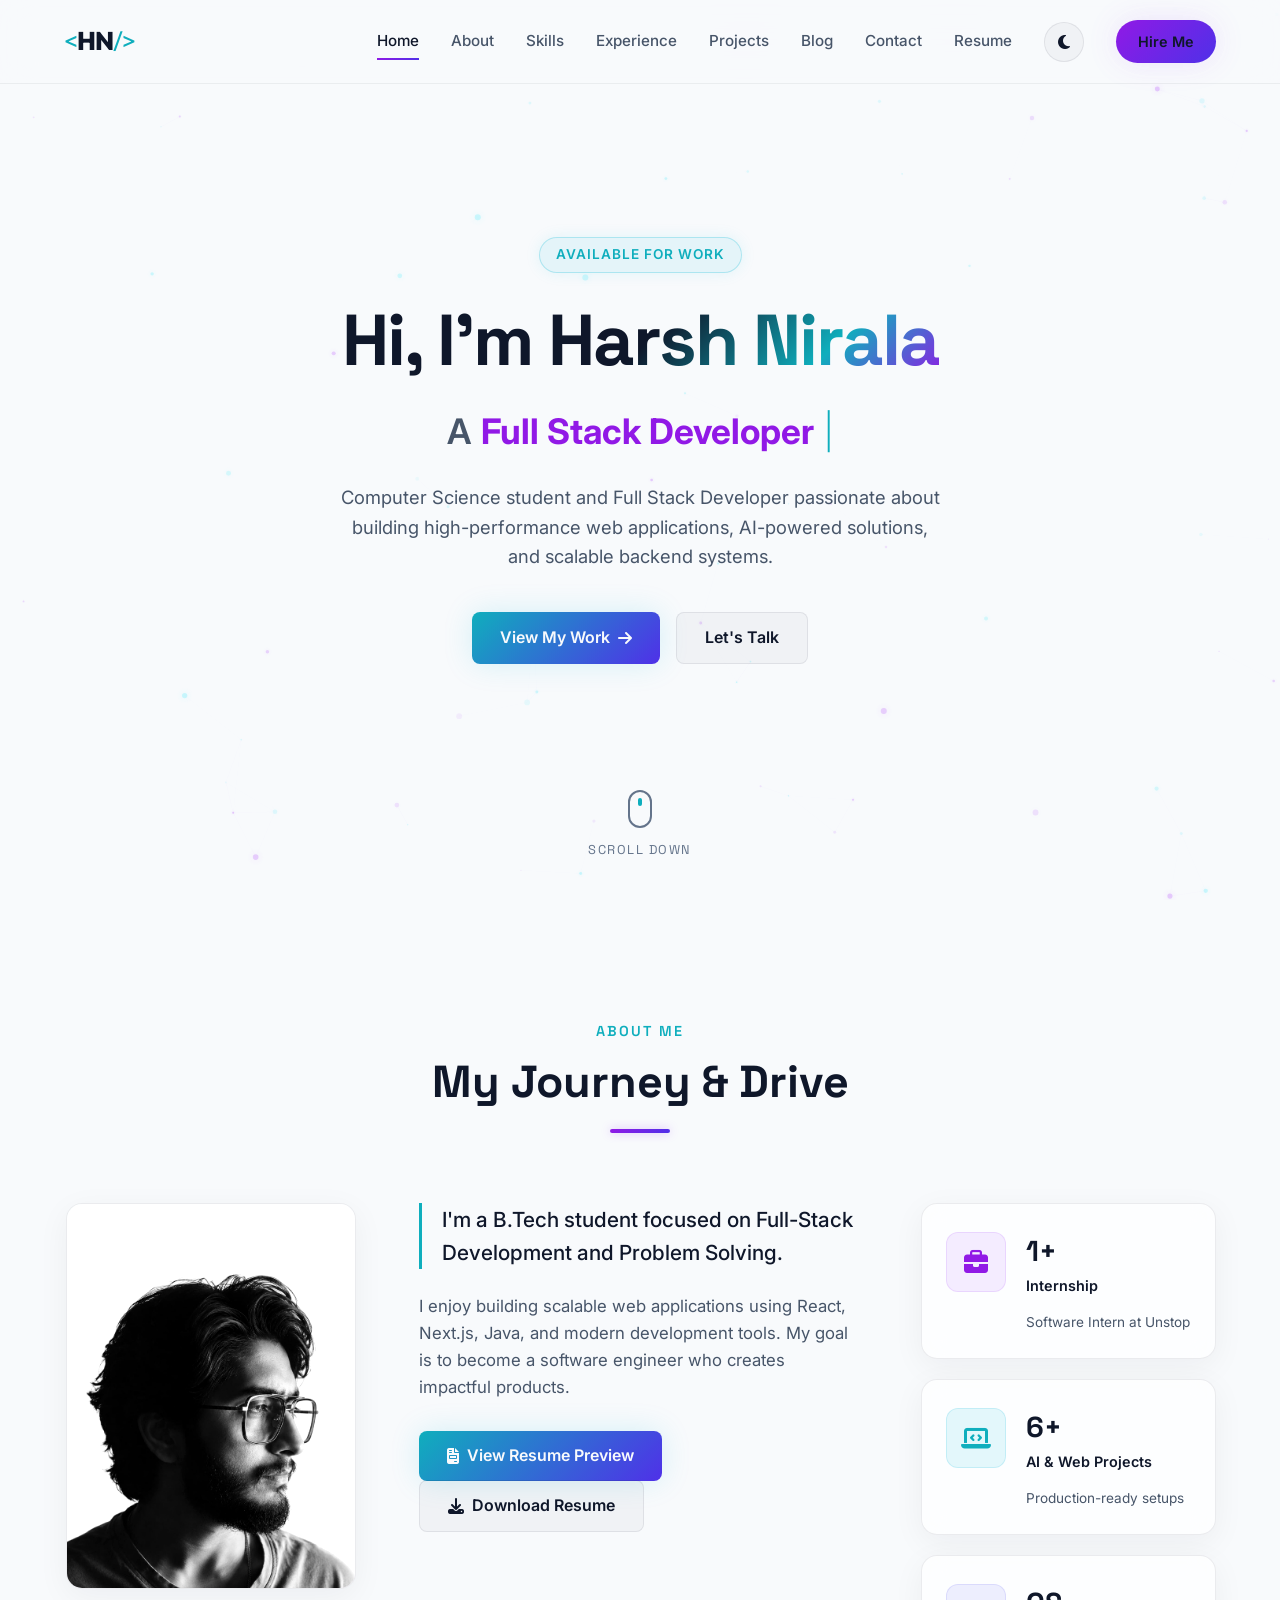
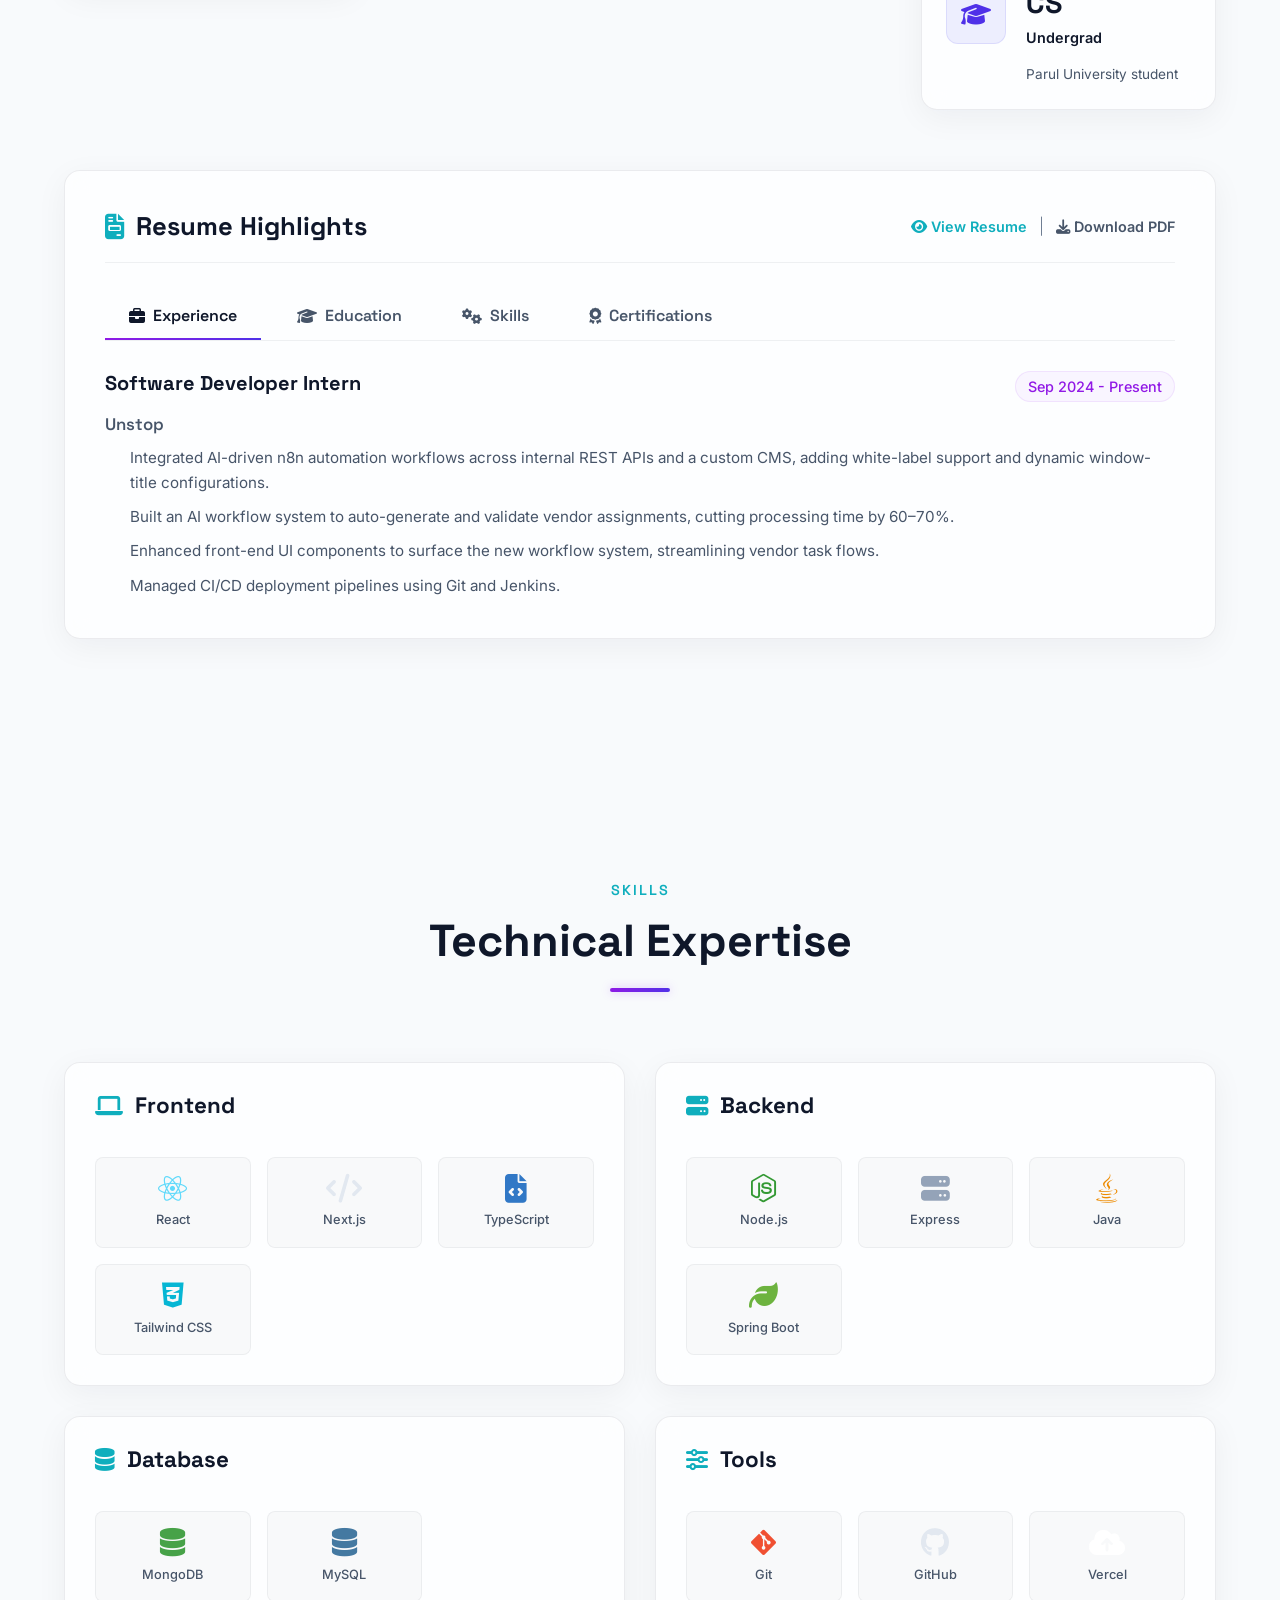
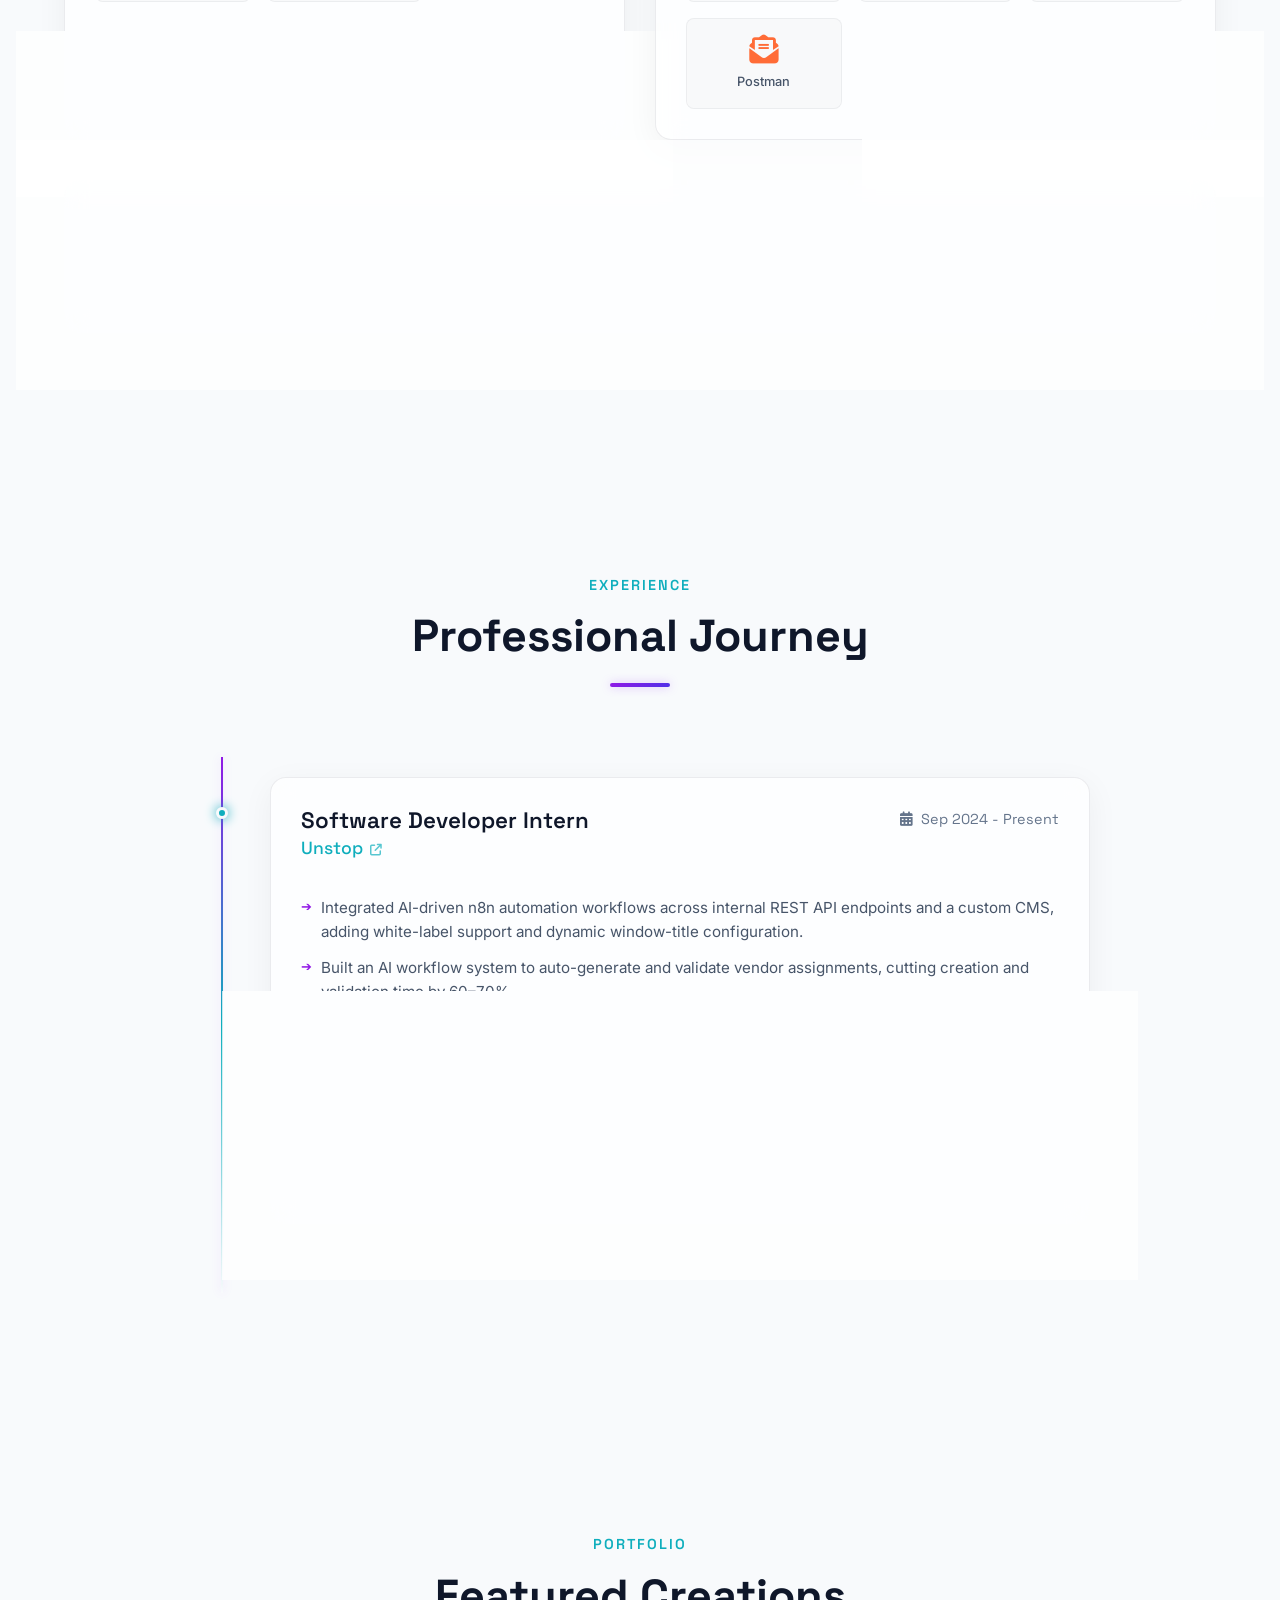
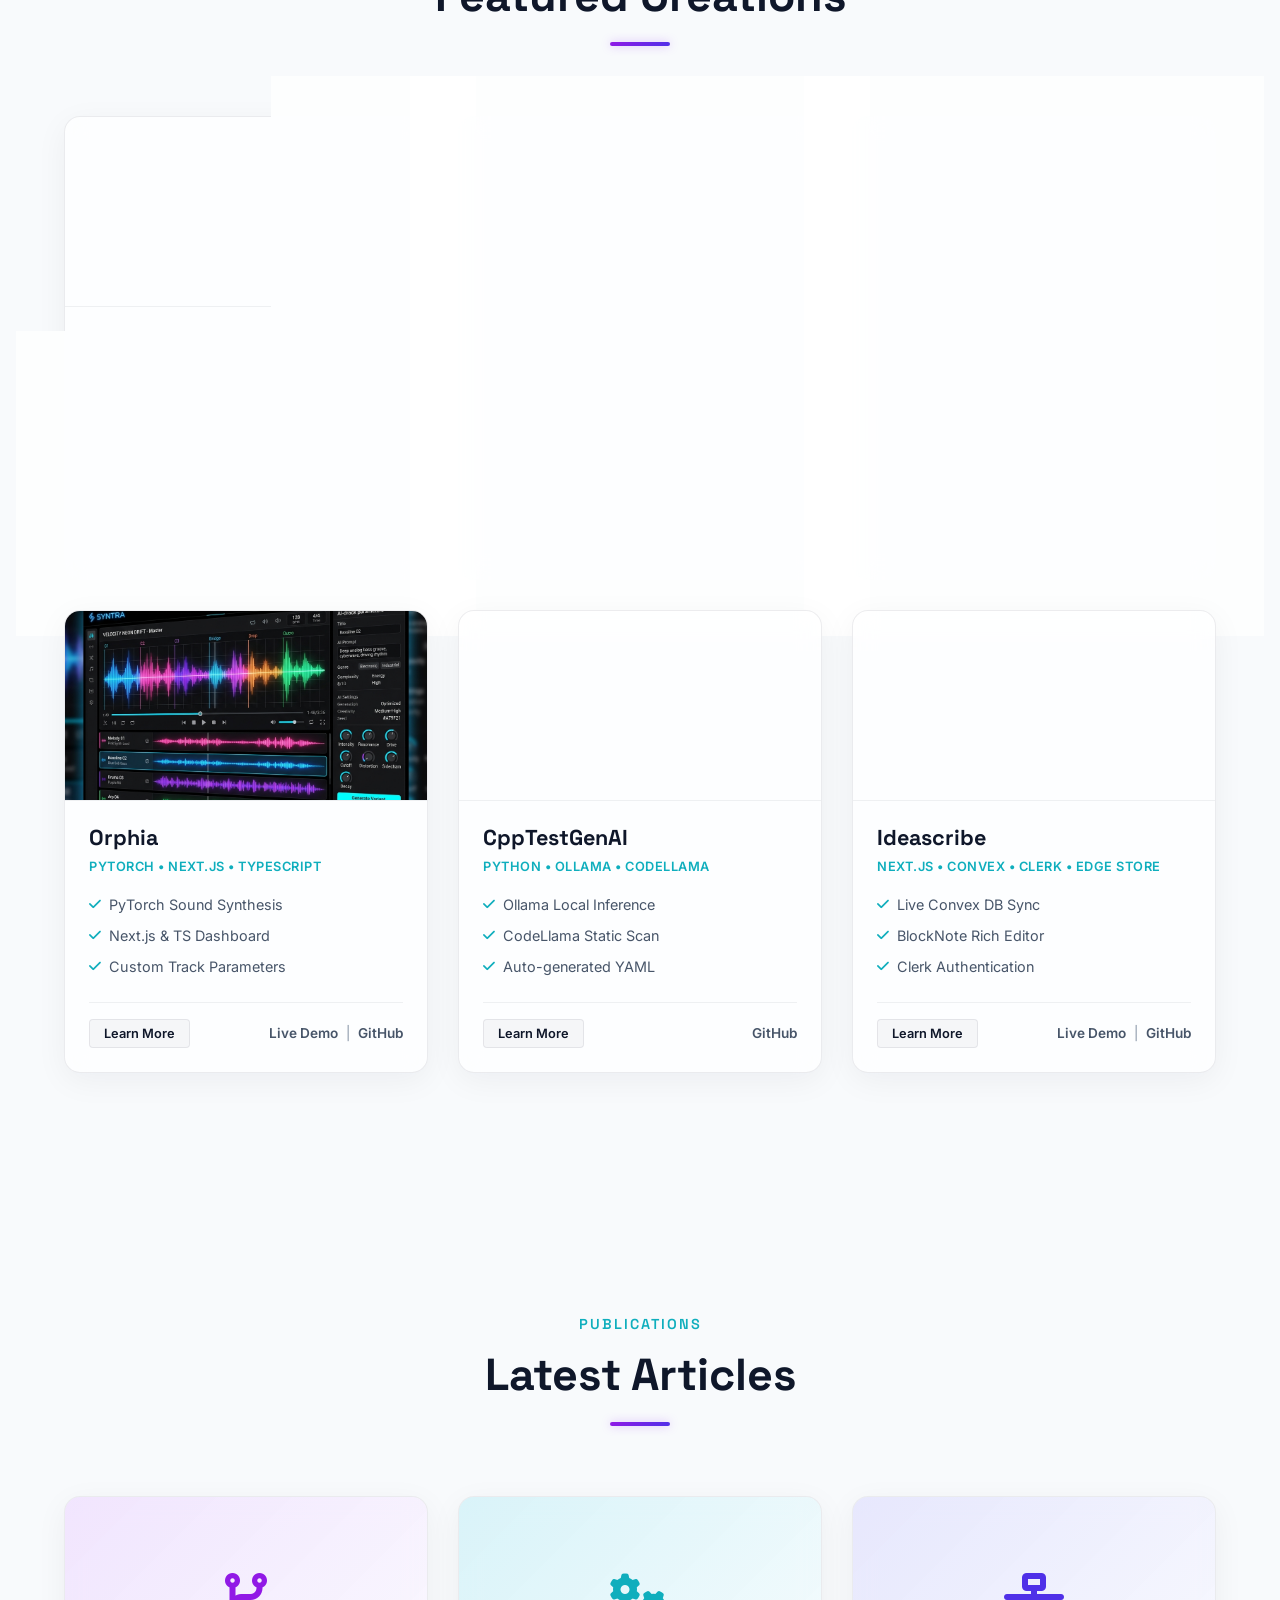
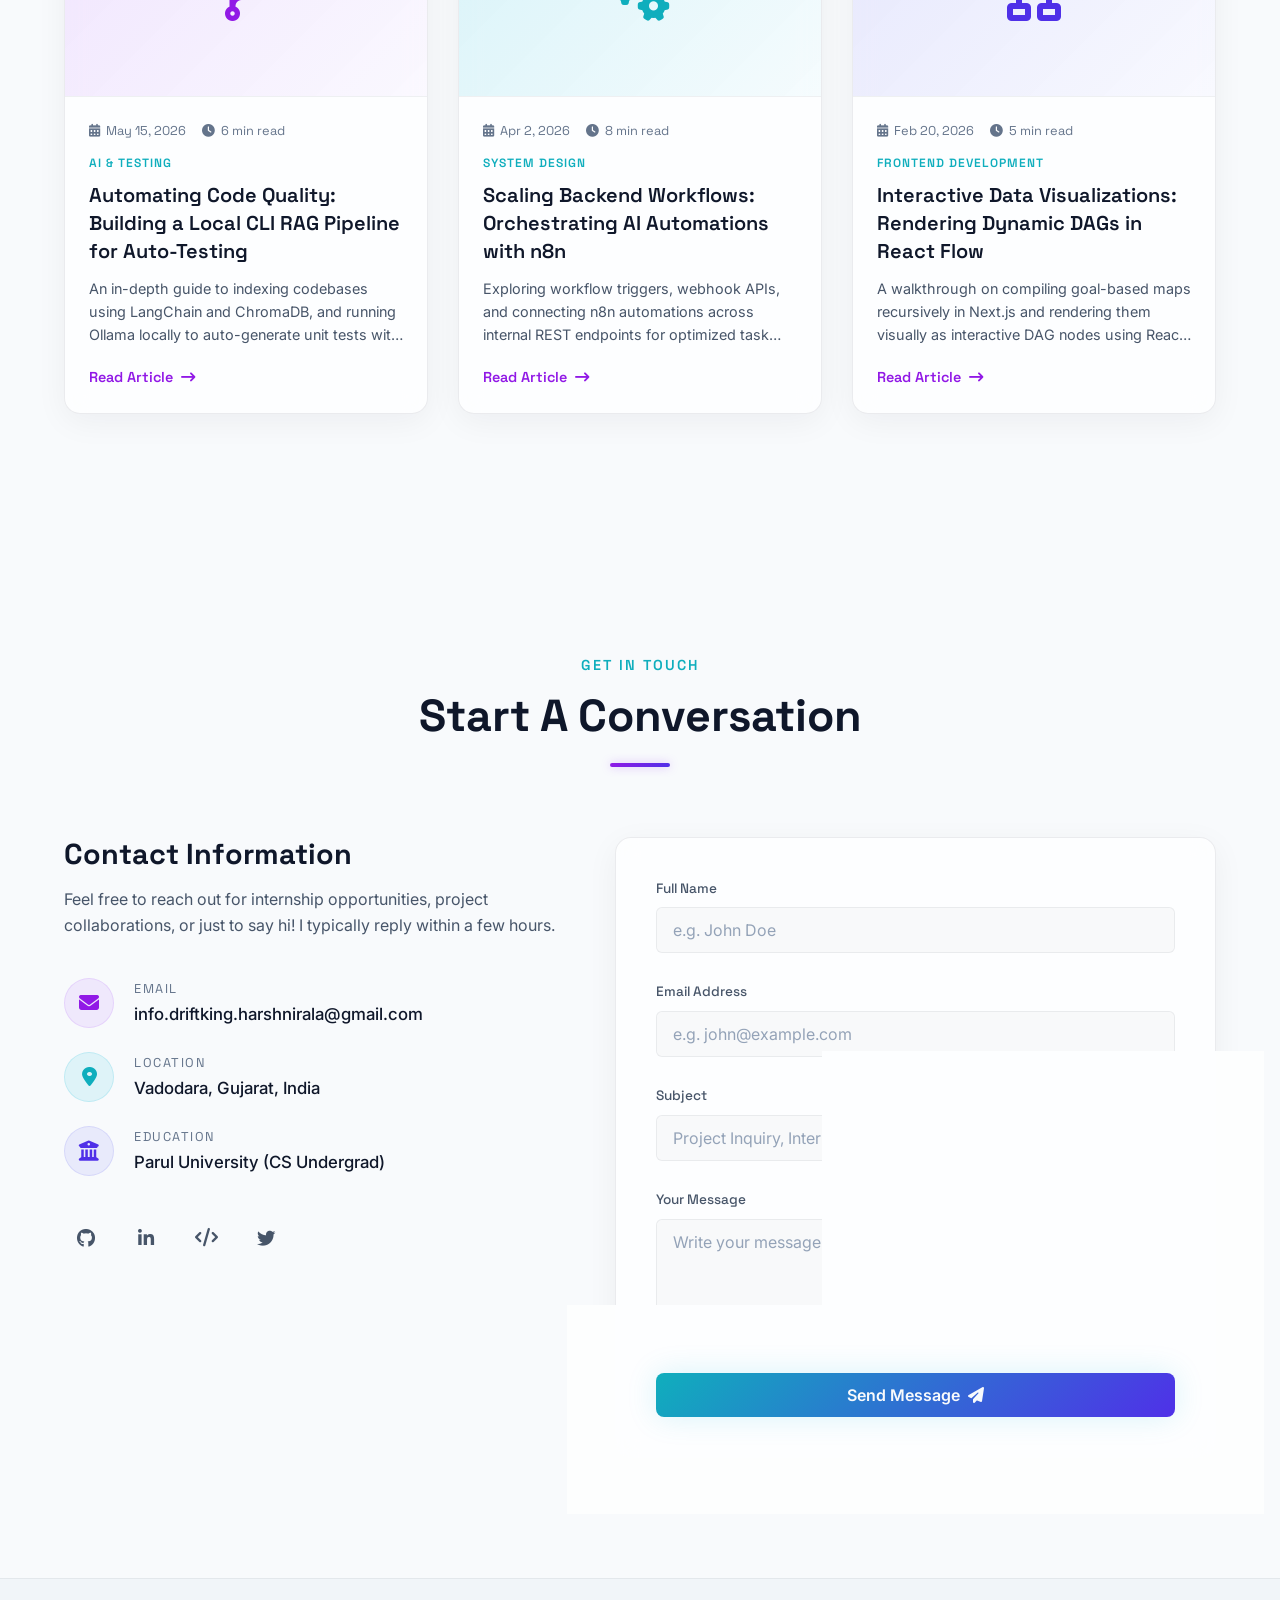
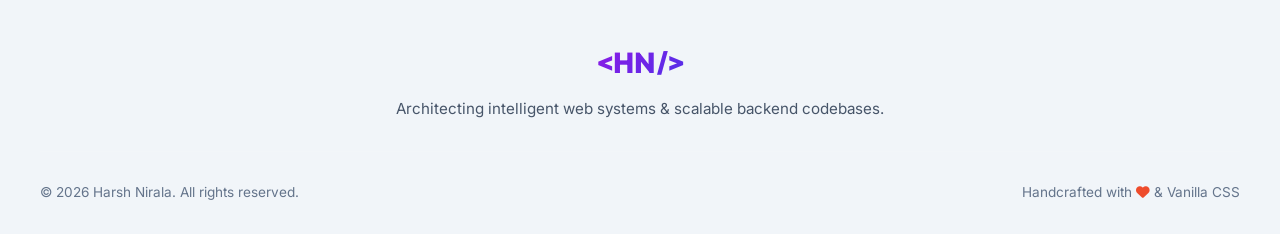
==== index.html @ 259c67ce "Add premium animations: scroll reveal staggers, magnetic buttons, and card hover glows" ====
<!DOCTYPE html>
<html lang="en">
<head>
    <meta charset="UTF-8">
    <meta name="viewport" content="width=device-width, initial-scale=1.0">
    <meta name="description" content="Portfolio of Harsh Nirala, a Computer Science student and Full Stack Developer passionate about building web applications, AI-powered solutions, and scalable backend systems.">
    <meta name="keywords" content="Harsh Nirala, Full Stack Developer, Computer Science Student, AI Developer, Parul University, Vadodara, Unstop Intern, Web Engineer">
    <meta name="author" content="Harsh Nirala">
    
    <!-- OpenGraph Metadata -->
    <meta property="og:title" content="Harsh Nirala | Full Stack Engineer & AI Developer">
    <meta property="og:description" content="Explore portfolio projects, skills, and professional experience of Harsh Nirala.">
    <meta property="og:type" content="website">
    <meta property="og:url" content="https://harshnirala.vercel.app">
    <meta property="og:image" content="https://harshnirala.vercel.app/me.jpg">
    
    <!-- Twitter Card Metadata -->
    <meta name="twitter:card" content="summary_large_image">
    <meta name="twitter:title" content="Harsh Nirala | Full Stack Engineer & AI Developer">
    <meta name="twitter:description" content="Explore portfolio projects, skills, and professional experience of Harsh Nirala.">
    <meta name="twitter:image" content="https://harshnirala.vercel.app/me.jpg">
    <meta name="twitter:creator" content="@harshnirala">

    <!-- JSON-LD Structured Data Schema -->
    <script type="application/ld+json">
    {
      "@context": "https://schema.org",
      "@type": "Person",
      "name": "Harsh Nirala",
      "url": "https://harshnirala.vercel.app",
      "image": "https://harshnirala.vercel.app/me.jpg",
      "sameAs": [
        "https://github.com/harshnirala",
        "https://www.linkedin.com/in/harshnirala/",
        "https://leetcode.com/u/0aY5IcfMEq/",
        "https://twitter.com/harshnirala"
      ],
      "jobTitle": "Full Stack Engineer & AI Developer",
      "worksFor": {
        "@type": "Organization",
        "name": "Unstop"
      },
      "alumniOf": {
        "@type": "EducationalOrganization",
        "name": "Parul University"
      },
      "description": "Computer Science student and Full Stack Developer passionate about building high-performance web applications, AI-powered solutions, and scalable backend systems."
    }
    </script>
    
    <title>Harsh Nirala | Full Stack Engineer & AI Developer</title>
    
    <!-- Resource preconnects & DNS prefetch -->
    <link rel="preconnect" href="https://fonts.googleapis.com">
    <link rel="preconnect" href="https://fonts.gstatic.com" crossorigin>
    <link rel="dns-prefetch" href="https://fonts.googleapis.com">
    <link rel="dns-prefetch" href="https://fonts.gstatic.com">
    <link rel="dns-prefetch" href="https://cdnjs.cloudflare.com">

    <!-- Google Fonts (Non-blocking loading via media swap) -->
    <link rel="stylesheet" href="https://fonts.googleapis.com/css2?family=Inter:wght@300;400;500;600;700&family=Space+Grotesk:wght@400;500;600;700&family=Outfit:wght@400;600;800&display=swap" media="print" onload="this.media='all'">
    
    <!-- FontAwesome Icons (Non-blocking loading via media swap) -->
    <link rel="stylesheet" href="https://cdnjs.cloudflare.com/ajax/libs/font-awesome/6.4.0/css/all.min.css" crossorigin="anonymous" media="print" onload="this.media='all'">
    
    <!-- Stylesheets -->
    <link rel="stylesheet" href="style.css">
    
    <!-- Script Entrypoint (Deferred execution) -->
    <script src="script.js" defer></script>
    
    <!-- Inline Theme Initializer -->
    <script>
        const savedTheme = localStorage.getItem('theme');
        const prefersDark = window.matchMedia('(prefers-color-scheme: dark)').matches;
        const currentTheme = savedTheme || (prefersDark ? 'dark' : 'light');
        if (currentTheme === 'light') {
            document.documentElement.setAttribute('data-theme', 'light');
        }
    </script>
</head>
<body>
    <!-- Interactive Background Canvas -->
    <canvas id="bg-canvas"></canvas>
    
    <!-- Preloader -->
    <div id="preloader" class="preloader-overlay">
        <div class="preloader-content">
            <div class="glow-ring"></div>
            <div class="logo-text">HN</div>
            <div class="progress-bar-container">
                <div id="preloader-progress" class="progress-bar"></div>
            </div>
            <span class="loading-status">Initializing System...</span>
        </div>
    </div>

    <!-- Navigation Bar -->
    <header class="navbar-header">
        <div class="navbar-container">
            <a href="#home" class="nav-logo" id="logo-link">
                <span class="logo-bracket">&lt;</span>HN<span class="logo-bracket">/&gt;</span>
            </a>
            
            <button class="mobile-toggle" id="menu-toggle-btn" aria-label="Toggle Menu">
                <span class="bar"></span>
                <span class="bar"></span>
                <span class="bar"></span>
            </button>
            
            <nav class="nav-menu" id="nav-menu">
                <a href="#home" class="nav-link active" id="nav-home">Home</a>
                <a href="#about" class="nav-link" id="nav-about">About</a>
                <a href="#skills" class="nav-link" id="nav-skills">Skills</a>
                <a href="#experience" class="nav-link" id="nav-experience">Experience</a>
                <a href="#projects" class="nav-link" id="nav-projects">Projects</a>
                <a href="#blog" class="nav-link" id="nav-blog">Blog</a>
                <a href="#contact" class="nav-link" id="nav-contact">Contact</a>
                <a href="docs/Harsh_Nirala_Resume.pdf" class="nav-link" id="nav-resume" target="_blank">Resume</a>
                <!-- Theme Toggle Button -->
                <button id="theme-toggle-btn" class="theme-toggle-btn" aria-label="Toggle Theme">
                    <i class="fa-solid fa-sun"></i>
                </button>
                <a href="mailto:info.driftking.harshnirala@gmail.com" class="nav-cta btn-magnetic" id="nav-cta-email">Hire Me</a>
            </nav>
        </div>
    </header>

    <main>
        <!-- Hero Section -->
        <section id="home" class="hero-section">
            <div class="hero-content-container">
                <div class="hero-greetings">
                    <span class="glow-tag">Available For Work</span>
                </div>
                <h1 id="hero-title" class="hero-main-title">
                    Hi, I'm <span class="accent-gradient">Harsh Nirala</span>
                </h1>
                <div class="hero-subtitle">
                    <span class="static-subtitle">A</span>
                    <span id="typed-role" class="dynamic-subtitle">Full Stack Developer</span>
                    <span class="cursor-blink">|</span>
                </div>
                <p class="hero-paragraph">
                    Computer Science student and Full Stack Developer passionate about building high-performance web applications, AI-powered solutions, and scalable backend systems.
                </p>
                <div class="hero-ctas">
                    <a href="#projects" class="btn btn-primary btn-magnetic" id="hero-cta-work">
                        <span>View My Work</span>
                        <i class="fa-solid fa-arrow-right"></i>
                    </a>
                    <a href="#contact" class="btn btn-secondary btn-magnetic" id="hero-cta-contact">
                        <span>Let's Talk</span>
                    </a>
                </div>
            </div>
            <div class="hero-scroll-indicator">
                <a href="#about" aria-label="Scroll Down">
                    <span class="mouse-icon">
                        <span class="mouse-wheel"></span>
                    </span>
                    <span class="scroll-text">Scroll Down</span>
                </a>
            </div>
        </section>

        <!-- About Section -->
        <section id="about" class="about-section scroll-reveal">
            <div class="section-container">
                <div class="section-header">
                    <span class="section-tag">About Me</span>
                    <h2 class="section-title">My Journey & Drive</h2>
                    <div class="section-line"></div>
                </div>
                
                <div class="about-grid">
                    <div class="about-image-container scroll-reveal-child">
                        <div class="about-image-wrapper glass-panel">
                            <img src="me.jpg" alt="Harsh Nirala Profile" id="about-profile-img" loading="lazy" decoding="async">
                            <div class="image-glow-ring"></div>
                        </div>
                    </div>
                    <div class="about-text-content scroll-reveal-child">
                        <p class="about-lead">
                            I'm a B.Tech student focused on Full-Stack Development and Problem Solving.
                        </p>
                        <p class="about-body">
                            I enjoy building scalable web applications using React, Next.js, Java, and modern development tools. My goal is to become a software engineer who creates impactful products.
                        </p>
                        <div class="about-ctas" style="margin-top: 30px;">
                            <a href="#about-resume-preview" class="btn btn-primary btn-magnetic" id="btn-about-resume-view">
                                <i class="fa-solid fa-file-invoice"></i> <span>View Resume Preview</span>
                            </a>
                            <a href="docs/Harsh_Nirala_Resume.pdf" class="btn btn-secondary btn-magnetic" id="btn-about-resume-download" target="_blank">
                                <i class="fa-solid fa-download"></i> <span>Download Resume</span>
                            </a>
                        </div>
                    </div>
                    
                    <div class="about-stats-container">
                        <!-- Stat Card 1 -->
                        <div class="stat-card glass-panel scroll-reveal-child" id="stat-experience">
                            <div class="stat-icon-wrapper purple-glow">
                                <i class="fa-solid fa-briefcase"></i>
                            </div>
                            <div class="stat-info">
                                <span class="stat-value">1+</span>
                                <span class="stat-label">Internship</span>
                            </div>
                            <div class="stat-desc">Software Intern at Unstop</div>
                        </div>
                        
                        <!-- Stat Card 2 -->
                        <div class="stat-card glass-panel scroll-reveal-child" id="stat-projects">
                            <div class="stat-icon-wrapper cyan-glow">
                                <i class="fa-solid fa-laptop-code"></i>
                            </div>
                            <div class="stat-info">
                                <span class="stat-value">6+</span>
                                <span class="stat-label">AI & Web Projects</span>
                            </div>
                            <div class="stat-desc">Production-ready setups</div>
                        </div>

                        <!-- Stat Card 3 -->
                        <div class="stat-card glass-panel scroll-reveal-child" id="stat-education">
                            <div class="stat-icon-wrapper indigo-glow">
                                <i class="fa-solid fa-graduation-cap"></i>
                            </div>
                            <div class="stat-info">
                                <span class="stat-value">CS</span>
                                <span class="stat-label">Undergrad</span>
                            </div>
                            <div class="stat-desc">Parul University student</div>
                        </div>
                    </div>
                </div>

                <!-- Resume Preview Widget -->
                <div class="resume-preview-container glass-panel scroll-reveal" id="about-resume-preview">
                    <div class="resume-preview-header">
                        <h3 class="resume-preview-title"><i class="fa-solid fa-file-invoice"></i> Resume Highlights</h3>
                        <div class="resume-preview-actions">
                            <a href="docs/Harsh_Nirala_Resume.pdf" target="_blank" rel="noopener noreferrer" class="resume-action-link view-action"><i class="fa-solid fa-eye"></i> View Resume</a>
                            <span class="action-divider">|</span>
                            <a href="docs/Harsh_Nirala_Resume.pdf" download class="resume-action-link download-action"><i class="fa-solid fa-download"></i> Download PDF</a>
                        </div>
                    </div>
                    
                    <div class="resume-tabs-nav">
                        <button class="resume-tab-btn active" data-tab="res-experience"><i class="fa-solid fa-briefcase"></i> Experience</button>
                        <button class="resume-tab-btn" data-tab="res-education"><i class="fa-solid fa-graduation-cap"></i> Education</button>
                        <button class="resume-tab-btn" data-tab="res-skills"><i class="fa-solid fa-gears"></i> Skills</button>
                        <button class="resume-tab-btn" data-tab="res-certs"><i class="fa-solid fa-award"></i> Certifications</button>
                    </div>
                    
                    <div class="resume-tabs-content">
                        <!-- Experience Tab -->
                        <div class="resume-tab-panel active" id="res-experience">
                            <div class="resume-item">
                                <div class="resume-item-header">
                                    <h4 class="resume-item-title">Software Developer Intern</h4>
                                    <span class="resume-item-date">Sep 2024 - Present</span>
                                </div>
                                <h5 class="resume-item-subtitle">Unstop</h5>
                                <ul class="resume-item-bullets">
                                    <li>Integrated AI-driven n8n automation workflows across internal REST APIs and a custom CMS, adding white-label support and dynamic window-title configurations.</li>
                                    <li>Built an AI workflow system to auto-generate and validate vendor assignments, cutting processing time by 60–70%.</li>
                                    <li>Enhanced front-end UI components to surface the new workflow system, streamlining vendor task flows.</li>
                                    <li>Managed CI/CD deployment pipelines using Git and Jenkins.</li>
                                </ul>
                            </div>
                        </div>
                        
                        <!-- Education Tab -->
                        <div class="resume-tab-panel" id="res-education">
                            <div class="resume-item">
                                <div class="resume-item-header">
                                    <h4 class="resume-item-title">B.Tech in Computer Science & Engineering (AI)</h4>
                                    <span class="resume-item-date">2023 - 2027</span>
                                </div>
                                <h5 class="resume-item-subtitle">Parul University</h5>
                                <p class="resume-item-desc">Pursuing specialized undergraduate studies in Artificial Intelligence architectures, database optimizations, and full-stack software system development. Vadodara, Gujarat.</p>
                            </div>
                        </div>
                        
                        <!-- Skills Tab -->
                        <div class="resume-tab-panel" id="res-skills">
                            <div class="resume-skills-grid">
                                <div class="resume-skills-group">
                                    <h4><i class="fa-solid fa-code"></i> Languages</h4>
                                    <p>Python, Java, JavaScript, SQL</p>
                                </div>
                                <div class="resume-skills-group">
                                    <h4><i class="fa-solid fa-cloud"></i> Cloud & DevOps</h4>
                                    <p>AWS (EC2, S3, Lambda, IAM), Docker, CI/CD Basics</p>
                                </div>
                                <div class="resume-skills-group">
                                    <h4><i class="fa-solid fa-cubes"></i> Frameworks & DBs</h4>
                                    <p>React, Next.js, Spring Boot, Spring MVC, REST APIs, MySQL, MongoDB</p>
                                </div>
                                <div class="resume-skills-group">
                                    <h4><i class="fa-solid fa-brain"></i> Specializations</h4>
                                    <p>Machine Learning, Generative AI, RAG Pipelines, Vector Stores</p>
                                </div>
                                <div class="resume-skills-group" style="grid-column: span 2;">
                                    <h4><i class="fa-solid fa-graduation-cap"></i> Currently Learning</h4>
                                    <p>Spring Boot • System Design • Natural Language Processing (NLP) • Advanced React</p>
                                </div>
                            </div>
                        </div>
                        
                        <!-- Certifications Tab -->
                        <div class="resume-tab-panel" id="res-certs">
                            <ul class="resume-certs-list">
                                <li>
                                    <i class="fa-solid fa-circle-check"></i>
                                    <div>
                                        <h4>AWS Certified Cloud Practitioner</h4>
                                        <p>Amazon Web Services</p>
                                    </div>
                                </li>
                                <li>
                                    <i class="fa-solid fa-circle-check"></i>
                                    <div>
                                        <h4>Cisco Data Science Certified</h4>
                                        <p>Cisco Networking Academy</p>
                                    </div>
                                </li>
                                <li>
                                    <i class="fa-solid fa-circle-check"></i>
                                    <div>
                                        <h4>Google ML Crash Course</h4>
                                        <p>Google Developer Group</p>
                                    </div>
                                </li>
                                <li>
                                    <i class="fa-solid fa-circle-check"></i>
                                    <div>
                                        <h4>IBM AI Fundamentals</h4>
                                        <p>IBM Developer Skills Network</p>
                                    </div>
                                </li>
                            </ul>
                        </div>
                    </div>
                </div>
            </div>
        </section>

        <!-- Skills Section -->
        <section id="skills" class="skills-section scroll-reveal">
            <div class="section-container">
                <div class="section-header">
                    <span class="section-tag">Skills</span>
                    <h2 class="section-title">Technical Expertise</h2>
                    <div class="section-line"></div>
                </div>

                <div class="skills-grid">
                    <!-- Category 1: Frontend -->
                    <div class="skills-category-card glass-panel scroll-reveal-child" id="skills-category-frontend">
                        <h3 class="category-title"><i class="fa-solid fa-laptop"></i> Frontend</h3>
                        <div class="skills-list">
                            <div class="skill-item" title="React">
                                <i class="fa-brands fa-react" style="color: #61DAFB;"></i>
                                <span>React</span>
                            </div>
                            <div class="skill-item" title="Next.js">
                                <i class="fa-solid fa-code" style="color: #e2e8f0;"></i>
                                <span>Next.js</span>
                            </div>
                            <div class="skill-item" title="TypeScript">
                                <i class="fa-solid fa-file-code" style="color: #3178C6;"></i>
                                <span>TypeScript</span>
                            </div>
                            <div class="skill-item" title="Tailwind CSS">
                                <i class="fa-brands fa-css3-alt" style="color: #06B6D4;"></i>
                                <span>Tailwind CSS</span>
                            </div>
                        </div>
                    </div>

                    <!-- Category 2: Backend -->
                    <div class="skills-category-card glass-panel scroll-reveal-child" id="skills-category-backend">
                        <h3 class="category-title"><i class="fa-solid fa-server"></i> Backend</h3>
                        <div class="skills-list">
                            <div class="skill-item" title="Node.js">
                                <i class="fa-brands fa-node-js" style="color: #339933;"></i>
                                <span>Node.js</span>
                            </div>
                            <div class="skill-item" title="Express">
                                <i class="fa-solid fa-server" style="color: #94a3b8;"></i>
                                <span>Express</span>
                            </div>
                            <div class="skill-item" title="Java">
                                <i class="fa-brands fa-java" style="color: #ED8B00;"></i>
                                <span>Java</span>
                            </div>
                            <div class="skill-item" title="Spring Boot">
                                <i class="fa-solid fa-leaf" style="color: #6DB33F;"></i>
                                <span>Spring Boot</span>
                            </div>
                        </div>
                    </div>

                    <!-- Category 3: Database -->
                    <div class="skills-category-card glass-panel scroll-reveal-child" id="skills-category-database">
                        <h3 class="category-title"><i class="fa-solid fa-database"></i> Database</h3>
                        <div class="skills-list">
                            <div class="skill-item" title="MongoDB">
                                <i class="fa-solid fa-database" style="color: #47A248;"></i>
                                <span>MongoDB</span>
                            </div>
                            <div class="skill-item" title="MySQL">
                                <i class="fa-solid fa-database" style="color: #4479A1;"></i>
                                <span>MySQL</span>
                            </div>
                        </div>
                    </div>

                    <!-- Category 4: Tools -->
                    <div class="skills-category-card glass-panel scroll-reveal-child" id="skills-category-tools">
                        <h3 class="category-title"><i class="fa-solid fa-sliders"></i> Tools</h3>
                        <div class="skills-list">
                            <div class="skill-item" title="Git">
                                <i class="fa-brands fa-git-alt" style="color: #F05032;"></i>
                                <span>Git</span>
                            </div>
                            <div class="skill-item" title="GitHub">
                                <i class="fa-brands fa-github" style="color: #e2e8f0;"></i>
                                <span>GitHub</span>
                            </div>
                            <div class="skill-item" title="Vercel">
                                <i class="fa-solid fa-cloud-arrow-up" style="color: #ffffff;"></i>
                                <span>Vercel</span>
                            </div>
                            <div class="skill-item" title="Postman">
                                <i class="fa-solid fa-envelope-open-text" style="color: #FF6C37;"></i>
                                <span>Postman</span>
                            </div>
                        </div>
                    </div>
                </div>

                <!-- Currently Learning Section -->
                <div class="currently-learning-container glass-panel scroll-reveal">
                    <h3 class="currently-learning-title">
                        <i class="fa-solid fa-graduation-cap"></i> Currently Learning &amp; Exploring
                    </h3>
                    <div class="learning-badges-grid">
                        <div class="learning-badge scroll-reveal-child">
                            <i class="fa-solid fa-leaf" style="color: #6DB33F;"></i>
                            <span>Spring Boot</span>
                        </div>
                        <div class="learning-badge scroll-reveal-child">
                            <i class="fa-solid fa-diagram-project" style="color: #6366F1;"></i>
                            <span>System Design</span>
                        </div>
                        <div class="learning-badge scroll-reveal-child">
                            <i class="fa-solid fa-brain" style="color: #EC4899;"></i>
                            <span>NLP (Natural Language Processing)</span>
                        </div>
                        <div class="learning-badge scroll-reveal-child">
                            <i class="fa-brands fa-react" style="color: #61DAFB;"></i>
                            <span>Advanced React</span>
                        </div>
                    </div>
                </div>
            </div>
        </section>

        <!-- Experience Section -->
        <section id="experience" class="experience-section scroll-reveal">
            <div class="section-container">
                <div class="section-header">
                    <span class="section-tag">Experience</span>
                    <h2 class="section-title">Professional Journey</h2>
                    <div class="section-line"></div>
                </div>

                <div class="timeline-container">
                    <!-- Timeline Node -->
                    <div class="timeline-item scroll-reveal-child">
                        <div class="timeline-dot-wrapper">
                            <div class="timeline-dot"></div>
                        </div>
                        <div class="timeline-card glass-panel">
                            <div class="timeline-header">
                                <div class="timeline-role-info">
                                    <h3 class="experience-role">Software Developer Intern</h3>
                                    <h4 class="experience-company">
                                        <a href="https://www.unstop.com/" target="_blank" rel="noopener noreferrer" class="company-link">Unstop <i class="fa-solid fa-arrow-up-right-from-square"></i></a>
                                    </h4>
                                </div>
                                <span class="experience-duration"><i class="fa-solid fa-calendar-days"></i> Sep 2024 - Present</span>
                            </div>
                            <ul class="experience-details">
                                <li>Integrated AI-driven n8n automation workflows across internal REST API endpoints and a custom CMS, adding white-label support and dynamic window-title configuration.</li>
                                <li>Built an AI workflow system to auto-generate and validate vendor assignments, cutting creation and validation time by 60–70%.</li>
                                <li>Enhanced front-end UI components to surface the new workflow system, streamlining vendor-facing task flows.</li>
                                <li>Managed CI/CD pipelines via Git and Jenkins to maintain consistent deployments across environments.</li>
                                <li>Tracked sprint progress and maintained technical documentation in Jira and Confluence.</li>
                            </ul>
                            <div class="experience-tech-stack">
                                <span class="tech-badge">n8n</span>
                                <span class="tech-badge">REST APIs</span>
                                <span class="tech-badge">Git</span>
                                <span class="tech-badge">Jenkins</span>
                                <span class="tech-badge">Jira</span>
                            </div>
                        </div>
                    </div>
                </div>
            </div>
        </section>

        <!-- Projects Section -->
        <section id="projects" class="projects-section scroll-reveal">
            <div class="section-container">
                <div class="section-header">
                    <span class="section-tag">Portfolio</span>
                    <h2 class="section-title">Featured Creations</h2>
                    <div class="section-line"></div>
                </div>

                <div class="projects-grid">
                    <!-- Project 1: TestIQ -->
                    <div class="project-card glass-panel scroll-reveal-child" id="project-card-1">
                        <div class="project-image-wrapper">
                            <img src="projects/testiq.png" alt="TestIQ Screenshot" class="project-screenshot" loading="lazy" decoding="async">
                        </div>
                        <div class="project-card-info">
                            <h3 class="project-title">TestIQ</h3>
                            <div class="project-tech-line">LangChain • ChromaDB • Python</div>
                            <ul class="project-checklist">
                                <li><i class="fa-solid fa-check"></i> LangChain RAG</li>
                                <li><i class="fa-solid fa-check"></i> Tree-sitter AST Parsing</li>
                                <li><i class="fa-solid fa-check"></i> Local Ollama Validation</li>
                            </ul>
                            <div class="project-card-footer">
                                <button class="btn btn-card-details" id="btn-project-1" data-project-id="1">Learn More</button>
                                <div class="project-card-links">
                                    <a href="https://github.com/harshnirala/testiq" target="_blank" rel="noopener noreferrer" class="project-link">GitHub</a>
                                </div>
                            </div>
                        </div>
                    </div>

                    <!-- Project 2: VidyaMarg -->
                    <div class="project-card glass-panel scroll-reveal-child" id="project-card-2">
                        <div class="project-image-wrapper">
                            <img src="projects/vidyamarg.png" alt="VidyaMarg Screenshot" class="project-screenshot" loading="lazy" decoding="async">
                        </div>
                        <div class="project-card-info">
                            <h3 class="project-title">VidyaMarg</h3>
                            <div class="project-tech-line">Next.js • FastAPI • Supabase</div>
                            <ul class="project-checklist">
                                <li><i class="fa-solid fa-check"></i> Supabase Auth & DB</li>
                                <li><i class="fa-solid fa-check"></i> Groq AI Roadmap</li>
                                <li><i class="fa-solid fa-check"></i> Interactive React Flow</li>
                            </ul>
                            <div class="project-card-footer">
                                <button class="btn btn-card-details" id="btn-project-2" data-project-id="2">Learn More</button>
                                <div class="project-card-links">
                                    <a href="https://vidya-marg.vercel.app/" target="_blank" rel="noopener noreferrer" class="project-link">Live Demo</a>
                                    <span class="link-divider">|</span>
                                    <a href="https://github.com/harshnirala/vidyamarg" target="_blank" rel="noopener noreferrer" class="project-link">GitHub</a>
                                </div>
                            </div>
                        </div>
                    </div>

                    <!-- Project 3: Curely -->
                    <div class="project-card glass-panel scroll-reveal-child" id="project-card-3">
                        <div class="project-image-wrapper">
                            <img src="projects/curely.png" alt="Curely Screenshot" class="project-screenshot" loading="lazy" decoding="async">
                        </div>
                        <div class="project-card-info">
                            <h3 class="project-title">Curely</h3>
                            <div class="project-tech-line">VAPI • Whisper • Gemini • React</div>
                            <ul class="project-checklist">
                                <li><i class="fa-solid fa-check"></i> VAPI Speech Channels</li>
                                <li><i class="fa-solid fa-check"></i> OpenAI Whisper Audio</li>
                                <li><i class="fa-solid fa-check"></i> Gemini Diagnostic Triage</li>
                            </ul>
                            <div class="project-card-footer">
                                <button class="btn btn-card-details" id="btn-project-3" data-project-id="3">Learn More</button>
                                <div class="project-card-links">
                                    <a href="https://curely.vercel.app/" target="_blank" rel="noopener noreferrer" class="project-link">Live Demo</a>
                                    <span class="link-divider">|</span>
                                    <a href="https://github.com/harshnirala/curely" target="_blank" rel="noopener noreferrer" class="project-link">GitHub</a>
                                </div>
                            </div>
                        </div>
                    </div>

                    <!-- Project 4: Orphia -->
                    <div class="project-card glass-panel scroll-reveal-child" id="project-card-4">
                        <div class="project-image-wrapper">
                            <img src="projects/orphia.png" alt="Orphia Screenshot" class="project-screenshot" loading="lazy" decoding="async">
                        </div>
                        <div class="project-card-info">
                            <h3 class="project-title">Orphia</h3>
                            <div class="project-tech-line">PyTorch • Next.js • TypeScript</div>
                            <ul class="project-checklist">
                                <li><i class="fa-solid fa-check"></i> PyTorch Sound Synthesis</li>
                                <li><i class="fa-solid fa-check"></i> Next.js & TS Dashboard</li>
                                <li><i class="fa-solid fa-check"></i> Custom Track Parameters</li>
                            </ul>
                            <div class="project-card-footer">
                                <button class="btn btn-card-details" id="btn-project-4" data-project-id="4">Learn More</button>
                                <div class="project-card-links">
                                    <a href="https://orphia.vercel.app/" target="_blank" rel="noopener noreferrer" class="project-link">Live Demo</a>
                                    <span class="link-divider">|</span>
                                    <a href="https://github.com/harshnirala/Orphia-AI-Music-Generator" target="_blank" rel="noopener noreferrer" class="project-link">GitHub</a>
                                </div>
                            </div>
                        </div>
                    </div>

                    <!-- Project 5: CppTestGenAI -->
                    <div class="project-card glass-panel scroll-reveal-child" id="project-card-5">
                        <div class="project-image-wrapper">
                            <img src="projects/cpptestgenai.png" alt="CppTestGenAI Screenshot" class="project-screenshot" loading="lazy" decoding="async">
                        </div>
                        <div class="project-card-info">
                            <h3 class="project-title">CppTestGenAI</h3>
                            <div class="project-tech-line">Python • Ollama • CodeLlama</div>
                            <ul class="project-checklist">
                                <li><i class="fa-solid fa-check"></i> Ollama Local Inference</li>
                                <li><i class="fa-solid fa-check"></i> CodeLlama Static Scan</li>
                                <li><i class="fa-solid fa-check"></i> Auto-generated YAML</li>
                            </ul>
                            <div class="project-card-footer">
                                <button class="btn btn-card-details" id="btn-project-5" data-project-id="5">Learn More</button>
                                <div class="project-card-links">
                                    <a href="https://github.com/harshnirala/CppTestGenAI" target="_blank" rel="noopener noreferrer" class="project-link">GitHub</a>
                                </div>
                            </div>
                        </div>
                    </div>

                    <!-- Project 6: Ideascribe -->
                    <div class="project-card glass-panel scroll-reveal-child" id="project-card-6">
                        <div class="project-image-wrapper">
                            <img src="projects/ideascribe.png" alt="Ideascribe Screenshot" class="project-screenshot" loading="lazy" decoding="async">
                        </div>
                        <div class="project-card-info">
                            <h3 class="project-title">Ideascribe</h3>
                            <div class="project-tech-line">Next.js • Convex • Clerk • Edge Store</div>
                            <ul class="project-checklist">
                                <li><i class="fa-solid fa-check"></i> Live Convex DB Sync</li>
                                <li><i class="fa-solid fa-check"></i> BlockNote Rich Editor</li>
                                <li><i class="fa-solid fa-check"></i> Clerk Authentication</li>
                            </ul>
                            <div class="project-card-footer">
                                <button class="btn btn-card-details" id="btn-project-6" data-project-id="6">Learn More</button>
                                <div class="project-card-links">
                                    <a href="https://ideascribe.vercel.app/" target="_blank" rel="noopener noreferrer" class="project-link">Live Demo</a>
                                    <span class="link-divider">|</span>
                                    <a href="https://github.com/harshnirala/ideascribe" target="_blank" rel="noopener noreferrer" class="project-link">GitHub</a>
                                </div>
                            </div>
                        </div>
                    </div>
                </div>
            </div>
        </section>

        <!-- Blog Section -->
        <section id="blog" class="blog-section scroll-reveal">
            <div class="section-container">
                <div class="section-header">
                    <span class="section-tag">Publications</span>
                    <h2 class="section-title">Latest Articles</h2>
                    <div class="section-line"></div>
                </div>

                <div class="blog-grid">
                    <!-- Blog Card 1 -->
                    <div class="blog-card glass-panel scroll-reveal-child" id="blog-card-1">
                        <div class="blog-image-wrapper">
                            <div class="blog-image-placeholder purple-glow-bg">
                                <i class="fa-solid fa-code-branch"></i>
                            </div>
                        </div>
                        <div class="blog-card-content">
                            <div class="blog-card-meta">
                                <span class="blog-card-date"><i class="fa-solid fa-calendar-days"></i> May 15, 2026</span>
                                <span class="blog-card-time"><i class="fa-solid fa-clock"></i> 6 min read</span>
                            </div>
                            <span class="blog-card-tag">AI &amp; Testing</span>
                            <h3 class="blog-card-title">Automating Code Quality: Building a Local CLI RAG Pipeline for Auto-Testing</h3>
                            <p class="blog-card-summary">An in-depth guide to indexing codebases using LangChain and ChromaDB, and running Ollama locally to auto-generate unit tests with AST parsing verification loops.</p>
                            <a href="blog/automating-code-quality.html" target="_blank" rel="noopener noreferrer" class="blog-read-more">
                                <span>Read Article</span> <i class="fa-solid fa-arrow-right-long"></i>
                            </a>
                        </div>
                    </div>

                    <!-- Blog Card 2 -->
                    <div class="blog-card glass-panel scroll-reveal-child" id="blog-card-2">
                        <div class="blog-image-wrapper">
                            <div class="blog-image-placeholder cyan-glow-bg">
                                <i class="fa-solid fa-gears"></i>
                            </div>
                        </div>
                        <div class="blog-card-content">
                            <div class="blog-card-meta">
                                <span class="blog-card-date"><i class="fa-solid fa-calendar-days"></i> Apr 2, 2026</span>
                                <span class="blog-card-time"><i class="fa-solid fa-clock"></i> 8 min read</span>
                            </div>
                            <span class="blog-card-tag">System Design</span>
                            <h3 class="blog-card-title">Scaling Backend Workflows: Orchestrating AI Automations with n8n</h3>
                            <p class="blog-card-summary">Exploring workflow triggers, webhook APIs, and connecting n8n automations across internal REST endpoints for optimized task distribution.</p>
                            <a href="blog/scaling-backend-workflows.html" target="_blank" rel="noopener noreferrer" class="blog-read-more">
                                <span>Read Article</span> <i class="fa-solid fa-arrow-right-long"></i>
                            </a>
                        </div>
                    </div>

                    <!-- Blog Card 3 -->
                    <div class="blog-card glass-panel scroll-reveal-child" id="blog-card-3">
                        <div class="blog-image-wrapper">
                            <div class="blog-image-placeholder indigo-glow-bg">
                                <i class="fa-solid fa-network-wired"></i>
                            </div>
                        </div>
                        <div class="blog-card-content">
                            <div class="blog-card-meta">
                                <span class="blog-card-date"><i class="fa-solid fa-calendar-days"></i> Feb 20, 2026</span>
                                <span class="blog-card-time"><i class="fa-solid fa-clock"></i> 5 min read</span>
                            </div>
                            <span class="blog-card-tag">Frontend Development</span>
                            <h3 class="blog-card-title">Interactive Data Visualizations: Rendering Dynamic DAGs in React Flow</h3>
                            <p class="blog-card-summary">A walkthrough on compiling goal-based maps recursively in Next.js and rendering them visually as interactive DAG nodes using React Flow canvas layouts.</p>
                            <a href="blog/interactive-data-visualizations.html" target="_blank" rel="noopener noreferrer" class="blog-read-more">
                                <span>Read Article</span> <i class="fa-solid fa-arrow-right-long"></i>
                            </a>
                        </div>
                    </div>
                </div>
            </div>
        </section>

        <!-- Contact Section -->
        <section id="contact" class="contact-section scroll-reveal">
            <div class="section-container">
                <div class="section-header">
                    <span class="section-tag">Get In Touch</span>
                    <h2 class="section-title">Start A Conversation</h2>
                    <div class="section-line"></div>
                </div>

                <div class="contact-grid">
                    <div class="contact-info-column">
                        <h3 class="contact-subheading">Contact Information</h3>
                        <p class="contact-desc">
                            Feel free to reach out for internship opportunities, project collaborations, or just to say hi! I typically reply within a few hours.
                        </p>
                        
                        <div class="contact-details-list">
                            <div class="contact-detail-item">
                                <div class="contact-detail-icon purple-glow">
                                    <i class="fa-solid fa-envelope"></i>
                                </div>
                                <div class="contact-detail-content">
                                    <span class="contact-label">Email</span>
                                    <a href="mailto:info.driftking.harshnirala@gmail.com" class="contact-value" id="link-email">info.driftking.harshnirala@gmail.com</a>
                                </div>
                            </div>
                            
                            <div class="contact-detail-item">
                                <div class="contact-detail-icon cyan-glow">
                                    <i class="fa-solid fa-location-dot"></i>
                                </div>
                                <div class="contact-detail-content">
                                    <span class="contact-label">Location</span>
                                    <span class="contact-value">Vadodara, Gujarat, India</span>
                                </div>
                            </div>

                            <div class="contact-detail-item">
                                <div class="contact-detail-icon indigo-glow">
                                    <i class="fa-solid fa-university"></i>
                                </div>
                                <div class="contact-detail-content">
                                    <span class="contact-label">Education</span>
                                    <span class="contact-value">Parul University (CS Undergrad)</span>
                                </div>
                            </div>
                        </div>

                        <div class="social-links-container">
                            <a href="https://github.com/harshnirala" target="_blank" rel="noopener noreferrer" class="social-icon-btn github-glow" id="link-github" aria-label="GitHub">
                                <i class="fa-brands fa-github"></i>
                            </a>
                            <a href="https://www.linkedin.com/in/harshnirala/" target="_blank" rel="noopener noreferrer" class="social-icon-btn linkedin-glow" id="link-linkedin" aria-label="LinkedIn">
                                <i class="fa-brands fa-linkedin-in"></i>
                            </a>
                            <a href="https://leetcode.com/u/0aY5IcfMEq/" target="_blank" rel="noopener noreferrer" class="social-icon-btn leetcode-glow" id="link-leetcode" aria-label="LeetCode">
                                <i class="fa-solid fa-code"></i>
                            </a>
                            <a href="https://twitter.com/harshnirala" target="_blank" rel="noopener noreferrer" class="social-icon-btn twitter-glow" id="link-twitter" aria-label="Twitter">
                                <i class="fa-brands fa-twitter"></i>
                            </a>
                        </div>
                    </div>

                    <!-- Contact Form Card -->
                    <div class="contact-form-column glass-panel">
                        <form id="contact-form" class="contact-form">
                            <!-- Web3Forms Access Key (Get a free key from web3forms.com) -->
                            <input type="hidden" name="access_key" value="YOUR_ACCESS_KEY_HERE">
                            
                            <div class="form-group">
                                <label for="input-name" class="form-label">Full Name</label>
                                <input type="text" id="input-name" name="name" class="form-input" placeholder="e.g. John Doe" required>
                                <span class="input-focus-line"></span>
                            </div>
                            
                            <div class="form-group">
                                <label for="input-email" class="form-label">Email Address</label>
                                <input type="email" id="input-email" name="email" class="form-input" placeholder="e.g. john@example.com" required>
                                <span class="input-focus-line"></span>
                            </div>

                            <div class="form-group">
                                <label for="input-subject" class="form-label">Subject</label>
                                <input type="text" id="input-subject" name="subject" class="form-input" placeholder="Project Inquiry, Internship, etc." required>
                                <span class="input-focus-line"></span>
                            </div>
                            
                            <div class="form-group">
                                <label for="input-message" class="form-label">Your Message</label>
                                <textarea id="input-message" name="message" class="form-textarea" placeholder="Write your message here..." rows="5" required></textarea>
                                <span class="input-focus-line"></span>
                            </div>
                            
                            <button type="submit" class="btn btn-primary btn-magnetic" id="btn-submit">
                                <span>Send Message</span>
                                <i class="fa-solid fa-paper-plane"></i>
                            </button>
                        </form>
                        <div id="form-feedback" class="form-feedback-message"></div>
                    </div>
                </div>
            </div>
        </section>
    </main>

    <!-- Footer Section -->
    <footer class="footer">
        <div class="footer-container">
            <div class="footer-logo">&lt;HN/&gt;</div>
            <p class="footer-tagline">Architecting intelligent web systems & scalable backend codebases.</p>
            <div class="footer-separator"></div>
            <div class="footer-bottom">
                <p class="footer-copyright">&copy; 2026 Harsh Nirala. All rights reserved.</p>
                <p class="footer-credit">Handcrafted with <i class="fa-solid fa-heart" style="color: #EE4C2C;"></i> & Vanilla CSS</p>
            </div>
        </div>
    </footer>

    <!-- Interactive Project Modal Overlay -->
    <div id="project-modal" class="modal-overlay" aria-hidden="true" role="dialog">
        <div class="modal-card glass-panel">
            <button class="modal-close-btn" id="modal-close-btn" aria-label="Close Modal">
                <i class="fa-solid fa-xmark"></i>
            </button>
            <div class="modal-content">
                <h3 class="modal-project-name" id="modal-project-name">Project Title</h3>
                <div class="modal-body-scroll">
                    <p class="modal-project-desc" id="modal-project-desc">Project Description</p>
                    
                    <h4 class="modal-section-title">Key Technical Features</h4>
                    <ul class="modal-features-list" id="modal-features-list">
                        <!-- Populated by javascript -->
                    </ul>
                    
                    <h4 class="modal-section-title">Tech Stack</h4>
                    <div class="modal-project-tech" id="modal-project-tech">
                        <!-- Populated by javascript -->
                    </div>
                </div>
                
                <div class="modal-links" id="modal-project-links">
                    <a href="#" target="_blank" rel="noopener noreferrer" class="btn btn-primary" id="modal-github-link">
                        <i class="fa-brands fa-github"></i> <span>GitHub Code</span>
                    </a>
                    <a href="#" target="_blank" rel="noopener noreferrer" class="btn btn-secondary" id="modal-demo-link">
                        <i class="fa-solid fa-arrow-up-right-from-square"></i> <span>Live Demo</span>
                    </a>
                </div>
            </div>
        </div>
    </div>

</body>
</html>
---- style.css ----
/* ==========================================================================
   DESIGN SYSTEM & CUSTOM VARIABLE TOKENS
   ========================================================================== */
:root {
    /* Color Palette */
    --bg-main: #020617;
    --bg-gradient: radial-gradient(
            circle at top,
            rgba(56, 189, 248, 0.15),
            transparent 40%
        ),
        linear-gradient(
            180deg,
            #020617,
            #0F172A,
            #020617
        );
    --bg-surface: rgba(8, 8, 14, 0.7);
    --bg-surface-opaque: #08080e;
    --bg-card-hover: rgba(14, 14, 24, 0.85);
    
    --text-primary: #f8fafc;
    --text-secondary: #8a99ad;
    --text-muted: #54647c;
    
    /* Neon Accents (HSL for flexibility) */
    --color-purple: 275, 90%, 60%;
    --color-cyan: 185, 95%, 50%;
    --color-indigo: 250, 95%, 65%;
    
    --accent-purple: hsl(var(--color-purple));
    --accent-cyan: hsl(var(--color-cyan));
    --accent-indigo: hsl(var(--color-indigo));
    
    /* Gradients */
    --gradient-primary: linear-gradient(135deg, var(--accent-purple), var(--accent-indigo));
    --gradient-secondary: linear-gradient(135deg, var(--accent-cyan), var(--accent-indigo));
    --gradient-text: linear-gradient(135deg, #ffffff 30%, var(--accent-cyan) 70%, var(--accent-purple) 100%);
    --gradient-glow: linear-gradient(135deg, rgba(168, 85, 247, 0.15), rgba(6, 182, 212, 0.15));
    
    /* Borders & Shadow */
    --border-glass: 1px solid rgba(255, 255, 255, 0.04);
    --border-glass-focus: 1px solid rgba(6, 182, 212, 0.3);
    --shadow-glass: 0 12px 40px 0 rgba(0, 0, 0, 0.6);
    --shadow-purple: 0 0 30px rgba(168, 85, 247, 0.15);
    --shadow-cyan: 0 0 30px rgba(6, 182, 212, 0.15);
    
    /* Transitions */
    --transition-fast: 0.2s cubic-bezier(0.4, 0, 0.2, 1);
    --transition-normal: 0.4s cubic-bezier(0.4, 0, 0.2, 1);
    --transition-slow: 0.6s cubic-bezier(0.4, 0, 0.2, 1);
}

/* ==========================================================================
   RESET & BASE STYLES
   ========================================================================== */
* {
    box-sizing: border-box;
    margin: 0;
    padding: 0;
}

html {
    scroll-behavior: smooth;
    scroll-padding-top: 80px; /* offset for navbar */
    overflow-x: hidden;
}

body {
    background: var(--bg-gradient);
    background-attachment: fixed;
    color: var(--text-primary);
    font-family: 'Inter', sans-serif;
    line-height: 1.6;
    overflow-x: hidden;
    position: relative;
    min-height: 100vh;
    -webkit-font-smoothing: antialiased;
}

h1, h2, h3, h4, h5, h6 {
    font-family: 'Space Grotesk', sans-serif;
    font-weight: 700;
    color: var(--text-primary);
    line-height: 1.2;
}

a {
    color: inherit;
    text-decoration: none;
    transition: var(--transition-fast);
}

ul {
    list-style: none;
}

input, textarea, button {
    font-family: inherit;
}

/* Custom Scrollbar */
::-webkit-scrollbar {
    width: 8px;
}
::-webkit-scrollbar-track {
    background: var(--bg-main);
}
::-webkit-scrollbar-thumb {
    background: rgba(168, 85, 247, 0.3);
    border-radius: 4px;
}
::-webkit-scrollbar-thumb:hover {
    background: var(--accent-purple);
}

/* ==========================================================================
   BACKGROUND CANVAS & GLASSMOPHISM
   ========================================================================== */
#bg-canvas {
    position: fixed;
    top: 0;
    left: 0;
    width: 100%;
    height: 100%;
    z-index: -2;
    pointer-events: none;
}

.glass-panel {
    background: var(--bg-surface);
    backdrop-filter: blur(12px) saturate(180%);
    -webkit-backdrop-filter: blur(12px) saturate(180%);
    border: var(--border-glass);
    border-radius: 16px;
    box-shadow: var(--shadow-glass);
    transition: var(--transition-normal);
}

.glass-panel:hover {
    border-color: rgba(168, 85, 247, 0.25);
    background: var(--bg-card-hover);
}

/* ==========================================================================
   PRELOADER
   ========================================================================== */
.preloader-overlay {
    position: fixed;
    top: 0;
    left: 0;
    width: 100%;
    height: 100%;
    background-color: var(--bg-main);
    z-index: 9999;
    display: flex;
    justify-content: center;
    align-items: center;
    transition: opacity var(--transition-slow) ease-out, visibility var(--transition-slow);
}

.preloader-overlay.fade-out {
    opacity: 0;
    visibility: hidden;
}

.preloader-content {
    text-align: center;
    display: flex;
    flex-direction: column;
    align-items: center;
}

.glow-ring {
    width: 100px;
    height: 100px;
    border: 3px solid rgba(6, 182, 212, 0.1);
    border-radius: 50%;
    border-top: 3px solid var(--accent-cyan);
    border-bottom: 3px solid var(--accent-purple);
    animation: spinLoader 2s linear infinite;
    position: relative;
}

.logo-text {
    position: absolute;
    top: 50%;
    left: 50%;
    transform: translate(-50%, -50%);
    font-family: 'Outfit', sans-serif;
    font-size: 2rem;
    font-weight: 800;
    background: var(--gradient-primary);
    -webkit-background-clip: text;
    -webkit-text-fill-color: transparent;
    text-shadow: 0 0 15px rgba(168, 85, 247, 0.2);
}

.progress-bar-container {
    width: 200px;
    height: 4px;
    background: rgba(255, 255, 255, 0.05);
    border-radius: 2px;
    margin-top: 30px;
    overflow: hidden;
}

.progress-bar {
    width: 0;
    height: 100%;
    background: linear-gradient(90deg, var(--accent-cyan), var(--accent-purple));
    box-shadow: 0 0 8px var(--accent-cyan);
    transition: width 0.1s ease-out;
}

.loading-status {
    margin-top: 15px;
    font-size: 0.85rem;
    color: var(--text-muted);
    font-family: 'Space Grotesk', sans-serif;
    letter-spacing: 2px;
}

/* ==========================================================================
   NAVIGATION
   ========================================================================== */
.navbar-header {
    position: fixed;
    top: 0;
    left: 0;
    width: 100%;
    z-index: 1000;
    background: rgba(2, 6, 23, 0.75);
    backdrop-filter: blur(16px);
    -webkit-backdrop-filter: blur(16px);
    border-bottom: 1px solid rgba(255, 255, 255, 0.05);
    transition: var(--transition-normal);
}

.navbar-container {
    max-width: 1200px;
    margin: 0 auto;
    padding: 20px 24px;
    display: flex;
    justify-content: space-between;
    align-items: center;
}

.nav-logo {
    font-family: 'Outfit', sans-serif;
    font-size: 1.6rem;
    font-weight: 800;
    letter-spacing: -1px;
}

.logo-bracket {
    color: var(--accent-cyan);
    font-weight: 400;
}

.nav-menu {
    display: flex;
    align-items: center;
    gap: 32px;
}

.nav-link {
    font-size: 0.95rem;
    font-weight: 500;
    color: var(--text-secondary);
    position: relative;
    padding: 6px 0;
}

.nav-link:hover, .nav-link.active {
    color: var(--text-primary);
}

.nav-link::after {
    content: '';
    position: absolute;
    bottom: 0;
    left: 0;
    width: 100%;
    height: 2px;
    background: var(--gradient-primary);
    transform: scaleX(0);
    transform-origin: right;
    transition: transform var(--transition-normal);
}

.nav-link:hover::after, .nav-link.active::after {
    transform: scaleX(1);
    transform-origin: left;
}

.nav-cta {
    background: var(--gradient-primary);
    color: var(--text-primary);
    padding: 10px 22px;
    border-radius: 30px;
    font-weight: 600;
    font-size: 0.9rem;
    box-shadow: var(--shadow-purple);
}

.nav-cta:hover {
    transform: translateY(-2px);
    box-shadow: 0 5px 25px rgba(168, 85, 247, 0.4);
}

.mobile-toggle {
    display: none;
    cursor: pointer;
    background: none;
    border: none;
    flex-direction: column;
    gap: 6px;
    z-index: 1001;
}

.mobile-toggle .bar {
    width: 25px;
    height: 2px;
    background-color: var(--text-primary);
    transition: var(--transition-fast);
}

/* ==========================================================================
   BUTTONS
   ========================================================================== */
.btn {
    display: inline-flex;
    align-items: center;
    justify-content: center;
    gap: 8px;
    padding: 12px 28px;
    border-radius: 8px;
    font-weight: 600;
    font-size: 1rem;
    cursor: pointer;
    transition: var(--transition-normal);
    border: none;
}

.btn-primary {
    background: var(--gradient-secondary);
    color: var(--bg-main);
    box-shadow: var(--shadow-cyan);
}

.btn-primary:hover {
    transform: translateY(-3px);
    box-shadow: 0 8px 30px rgba(6, 182, 212, 0.45);
}

.btn-secondary {
    background: rgba(255, 255, 255, 0.04);
    color: var(--text-primary);
    border: 1px solid rgba(255, 255, 255, 0.1);
}

.btn-secondary:hover {
    background: rgba(255, 255, 255, 0.08);
    transform: translateY(-3px);
    border-color: var(--accent-cyan);
}

/* ==========================================================================
   HERO SECTION
   ========================================================================== */
.hero-section {
    min-height: 100vh;
    display: flex;
    flex-direction: column;
    justify-content: center;
    align-items: center;
    text-align: center;
    padding: 100px 24px;
    position: relative;
}

.hero-content-container {
    max-width: 800px;
    z-index: 10;
}

.hero-greetings {
    margin-bottom: 24px;
}

.glow-tag {
    background: rgba(6, 182, 212, 0.08);
    border: 1px solid rgba(6, 182, 212, 0.25);
    color: var(--accent-cyan);
    padding: 6px 16px;
    border-radius: 30px;
    font-size: 0.85rem;
    font-weight: 600;
    letter-spacing: 1px;
    text-transform: uppercase;
    box-shadow: 0 0 15px rgba(6, 182, 212, 0.1);
    display: inline-block;
}

.hero-main-title {
    font-size: 4.5rem;
    margin-bottom: 20px;
    font-weight: 800;
    letter-spacing: -2px;
}

.accent-gradient {
    background: var(--gradient-text);
    -webkit-background-clip: text;
    -webkit-text-fill-color: transparent;
    display: inline-block;
}

.hero-subtitle {
    font-size: 2.2rem;
    font-weight: 600;
    margin-bottom: 24px;
    color: var(--text-secondary);
    display: flex;
    justify-content: center;
    align-items: center;
    gap: 10px;
}

.dynamic-subtitle {
    color: var(--accent-purple);
    font-weight: 700;
}

.cursor-blink {
    font-weight: 300;
    color: var(--accent-cyan);
    animation: cursorFade 1s step-end infinite;
}

.hero-paragraph {
    font-size: 1.15rem;
    color: var(--text-secondary);
    max-width: 600px;
    margin: 0 auto 40px;
}

.hero-ctas {
    display: flex;
    gap: 16px;
    justify-content: center;
}

.hero-scroll-indicator {
    position: absolute;
    bottom: 40px;
    z-index: 10;
    animation: floatIndicator 2s ease-in-out infinite;
}

.hero-scroll-indicator a {
    display: flex;
    flex-direction: column;
    align-items: center;
    gap: 12px;
    color: var(--text-muted);
    font-size: 0.8rem;
    font-family: 'Space Grotesk', sans-serif;
    letter-spacing: 1.5px;
    text-transform: uppercase;
}

.hero-scroll-indicator a:hover {
    color: var(--text-primary);
}

.mouse-icon {
    width: 24px;
    height: 38px;
    border: 2px solid var(--text-muted);
    border-radius: 20px;
    display: flex;
    justify-content: center;
    padding-top: 6px;
}

.mouse-wheel {
    width: 4px;
    height: 8px;
    background-color: var(--accent-cyan);
    border-radius: 2px;
    animation: scrollWheel 1.5s ease-in-out infinite;
}

/* ==========================================================================
   SECTIONS GENERAL
   ========================================================================== */
section {
    padding: 120px 24px;
    max-width: 1200px;
    margin: 0 auto;
    width: 100%;
}

.section-container {
    width: 100%;
}

.section-header {
    text-align: center;
    margin-bottom: 70px;
    display: flex;
    flex-direction: column;
    align-items: center;
}

.section-tag {
    font-family: 'Space Grotesk', sans-serif;
    font-size: 0.9rem;
    color: var(--accent-cyan);
    font-weight: 600;
    letter-spacing: 2px;
    text-transform: uppercase;
    margin-bottom: 12px;
}

.section-title {
    font-size: 2.8rem;
    font-weight: 700;
    margin-bottom: 20px;
}

.section-line {
    width: 60px;
    height: 4px;
    background: var(--gradient-primary);
    border-radius: 2px;
    box-shadow: 0 0 10px rgba(168, 85, 247, 0.4);
}

/* Scroll Reveal animation */
.scroll-reveal {
    opacity: 0;
    transform: translateY(30px);
    transition: opacity var(--transition-slow) ease-out, transform var(--transition-slow) ease-out;
}

.scroll-reveal.reveal-active {
    opacity: 1;
    transform: translateY(0);
}

.scroll-reveal .scroll-reveal-child {
    opacity: 0;
    transform: translateY(20px);
    transition: opacity 0.8s cubic-bezier(0.16, 1, 0.3, 1), transform 0.8s cubic-bezier(0.16, 1, 0.3, 1);
}

.scroll-reveal.reveal-active .scroll-reveal-child {
    opacity: 1;
    transform: translateY(0);
}

/* Reset transition delay on hover to prevent latency in user interactions */
.scroll-reveal-child:hover {
    transition-delay: 0s !important;
}

/* ==========================================================================
   ABOUT SECTION
   ========================================================================== */
.about-grid {
    display: grid;
    grid-template-columns: 0.8fr 1.2fr 0.8fr;
    gap: 60px;
    align-items: start;
}

.about-image-container {
    display: flex;
    justify-content: center;
    align-items: center;
    position: relative;
    width: 100%;
}

.about-image-wrapper {
    position: relative;
    width: 100%;
    max-width: 290px;
    border-radius: 16px;
    overflow: hidden;
    aspect-ratio: 3 / 4;
    border: var(--border-glass);
    box-shadow: var(--shadow-glass);
    transition: var(--transition-normal);
    z-index: 1;
}

.about-image-wrapper img {
    width: 100%;
    height: 100%;
    object-fit: cover;
    display: block;
    filter: grayscale(100%) contrast(1.1);
    transition: var(--transition-normal);
}

.about-image-wrapper:hover img {
    filter: grayscale(20%) contrast(1.1) brightness(1.05);
    transform: scale(1.03);
}

.about-image-wrapper:hover {
    border-color: var(--accent-cyan);
    box-shadow: 0 0 30px rgba(6, 182, 212, 0.2);
}

.image-glow-ring {
    position: absolute;
    top: -5%;
    left: -5%;
    width: 110%;
    height: 110%;
    border-radius: 20px;
    background: linear-gradient(135deg, rgba(6, 182, 212, 0.15), rgba(168, 85, 247, 0.15));
    z-index: -1;
    opacity: 0.5;
    filter: blur(15px);
    transition: var(--transition-normal);
}

.about-image-wrapper:hover .image-glow-ring {
    opacity: 1;
    filter: blur(25px);
}

.about-text-content .about-lead {
    font-size: 1.3rem;
    color: var(--text-primary);
    font-weight: 500;
    margin-bottom: 24px;
    border-left: 3px solid var(--accent-cyan);
    padding-left: 20px;
}

.about-text-content .about-body {
    font-size: 1.05rem;
    color: var(--text-secondary);
    margin-bottom: 20px;
}

.about-stats-container {
    display: flex;
    flex-direction: column;
    gap: 20px;
}

.stat-card {
    padding: 24px;
    display: grid;
    grid-template-columns: 60px 1fr;
    gap: 20px;
    align-items: center;
    position: relative;
    overflow: hidden;
}

.stat-card::before {
    content: '';
    position: absolute;
    top: 0;
    left: 0;
    width: 4px;
    height: 100%;
    background: var(--accent-indigo);
    opacity: 0;
    transition: var(--transition-normal);
}

.stat-card:hover::before {
    opacity: 1;
}

.stat-icon-wrapper {
    width: 60px;
    height: 60px;
    border-radius: 12px;
    display: flex;
    justify-content: center;
    align-items: center;
    font-size: 1.5rem;
}

.purple-glow {
    background: rgba(168, 85, 247, 0.1);
    color: var(--accent-purple);
    border: 1px solid rgba(168, 85, 247, 0.15);
}

.cyan-glow {
    background: rgba(6, 182, 212, 0.1);
    color: var(--accent-cyan);
    border: 1px solid rgba(6, 182, 212, 0.15);
}

.indigo-glow {
    background: rgba(99, 102, 241, 0.1);
    color: var(--accent-indigo);
    border: 1px solid rgba(99, 102, 241, 0.15);
}

.stat-info {
    display: flex;
    flex-direction: column;
}

.stat-value {
    font-family: 'Space Grotesk', sans-serif;
    font-size: 1.8rem;
    font-weight: 700;
}

.stat-label {
    font-size: 0.9rem;
    color: var(--text-primary);
    font-weight: 600;
}

.stat-desc {
    grid-column: 2;
    font-size: 0.85rem;
    color: var(--text-secondary);
    margin-top: -5px;
}

/* Resume Preview Widget */
.resume-preview-container {
    margin-top: 60px;
    padding: 40px;
    display: flex;
    flex-direction: column;
    gap: 30px;
}

.resume-preview-header {
    display: flex;
    justify-content: space-between;
    align-items: center;
    border-bottom: 1px solid rgba(255, 255, 255, 0.05);
    padding-bottom: 20px;
}

.resume-preview-title {
    font-size: 1.6rem;
    font-weight: 700;
    color: var(--text-primary);
    display: flex;
    align-items: center;
    gap: 12px;
}

.resume-preview-title i {
    color: var(--accent-cyan);
}

.resume-preview-actions {
    display: flex;
    align-items: center;
    gap: 12px;
}

.resume-action-link {
    font-size: 0.9rem;
    font-weight: 600;
    transition: var(--transition-fast);
}

.resume-action-link.view-action {
    color: var(--accent-cyan);
}

.resume-action-link.view-action:hover {
    color: var(--text-primary);
    text-shadow: 0 0 10px rgba(6, 182, 212, 0.3);
}

.resume-action-link.download-action {
    color: var(--text-secondary);
}

.resume-action-link.download-action:hover {
    color: var(--text-primary);
}

.action-divider {
    color: var(--text-muted);
    font-weight: 300;
}

.resume-tabs-nav {
    display: flex;
    gap: 12px;
    border-bottom: 1px solid rgba(255, 255, 255, 0.05);
    padding-bottom: 2px;
    overflow-x: auto;
}

.resume-tab-btn {
    background: none;
    border: none;
    padding: 12px 24px;
    color: var(--text-secondary);
    font-family: 'Space Grotesk', sans-serif;
    font-size: 1rem;
    font-weight: 600;
    cursor: pointer;
    position: relative;
    transition: var(--transition-fast);
    white-space: nowrap;
    display: flex;
    align-items: center;
    gap: 8px;
}

.resume-tab-btn:hover {
    color: var(--text-primary);
}

.resume-tab-btn::after {
    content: '';
    position: absolute;
    bottom: -2px;
    left: 0;
    width: 100%;
    height: 2px;
    background: var(--gradient-primary);
    transform: scaleX(0);
    transition: transform var(--transition-fast);
}

.resume-tab-btn.active {
    color: var(--text-primary);
}

.resume-tab-btn.active::after {
    transform: scaleX(1);
}

.resume-tabs-content {
    min-height: 200px;
    position: relative;
}

.resume-tab-panel {
    display: none;
    animation: fadeInTab 0.4s ease forwards;
}

.resume-tab-panel.active {
    display: block;
}

@keyframes fadeInTab {
    from {
        opacity: 0;
        transform: translateY(10px);
    }
    to {
        opacity: 1;
        transform: translateY(0);
    }
}

/* Tab Panel Contents */
.resume-item {
    display: flex;
    flex-direction: column;
    gap: 12px;
}

.resume-item-header {
    display: flex;
    justify-content: space-between;
    align-items: flex-start;
    flex-wrap: wrap;
    gap: 10px;
}

.resume-item-title {
    font-size: 1.25rem;
    font-weight: 700;
    color: var(--text-primary);
}

.resume-item-date {
    font-size: 0.9rem;
    font-weight: 500;
    color: var(--accent-purple);
    background: rgba(168, 85, 247, 0.07);
    padding: 3px 12px;
    border-radius: 30px;
    border: 1px solid rgba(168, 85, 247, 0.15);
}

.resume-item-subtitle {
    font-size: 1.05rem;
    font-weight: 600;
    color: var(--text-secondary);
}

.resume-item-desc {
    font-size: 1rem;
    color: var(--text-secondary);
    line-height: 1.7;
}

.resume-item-bullets {
    padding-left: 20px;
    display: flex;
    flex-direction: column;
    gap: 10px;
}

.resume-item-bullets li {
    font-size: 0.95rem;
    color: var(--text-secondary);
    position: relative;
    padding-left: 5px;
    line-height: 1.6;
}

/* Resume Skills Grid */
.resume-skills-grid {
    display: grid;
    grid-template-columns: repeat(2, 1fr);
    gap: 24px;
}

.resume-skills-group {
    background: rgba(255, 255, 255, 0.01);
    border: 1px solid rgba(255, 255, 255, 0.03);
    padding: 20px;
    border-radius: 12px;
}

.resume-skills-group h4 {
    font-size: 1rem;
    margin-bottom: 8px;
    color: var(--text-primary);
    display: flex;
    align-items: center;
    gap: 8px;
}

.resume-skills-group h4 i {
    color: var(--accent-cyan);
}

.resume-skills-group p {
    font-size: 0.95rem;
    color: var(--text-secondary);
    line-height: 1.6;
}

/* Certifications List */
.resume-certs-list {
    display: grid;
    grid-template-columns: repeat(2, 1fr);
    gap: 20px;
    list-style: none;
    padding: 0;
}

.resume-certs-list li {
    display: grid;
    grid-template-columns: 24px 1fr;
    gap: 16px;
    align-items: start;
    background: rgba(255, 255, 255, 0.01);
    border: 1px solid rgba(255, 255, 255, 0.03);
    padding: 18px;
    border-radius: 12px;
}

.resume-certs-list li i {
    color: var(--accent-cyan);
    font-size: 1.2rem;
    margin-top: 2px;
}

.resume-certs-list li h4 {
    font-size: 0.95rem;
    font-weight: 600;
    color: var(--text-primary);
    margin-bottom: 4px;
}

.resume-certs-list li p {
    font-size: 0.85rem;
    color: var(--text-secondary);
}

/* Responsive fixes for Resume Preview */
@media (max-width: 768px) {
    .resume-preview-container {
        padding: 24px;
    }
    
    .resume-preview-header {
        flex-direction: column;
        align-items: flex-start;
        gap: 15px;
    }
    
    .resume-skills-grid, .resume-certs-list {
        grid-template-columns: 1fr;
    }
}

/* ==========================================================================
   SKILLS SECTION
   ========================================================================== */
.skills-grid {
    display: grid;
    grid-template-columns: repeat(2, 1fr);
    gap: 30px;
}

.skills-category-card {
    padding: 30px;
}

.category-title {
    font-size: 1.4rem;
    margin-bottom: 24px;
    display: flex;
    align-items: center;
    gap: 12px;
    border-bottom: 1px solid rgba(255, 255, 255, 0.05);
    padding-bottom: 12px;
    color: var(--text-primary);
}

.category-title i {
    color: var(--accent-cyan);
}

.skills-list {
    display: grid;
    grid-template-columns: repeat(3, 1fr);
    gap: 16px;
}

.skill-item {
    background: rgba(255, 255, 255, 0.02);
    border: 1px solid rgba(255, 255, 255, 0.05);
    border-radius: 8px;
    padding: 16px 12px;
    display: flex;
    flex-direction: column;
    align-items: center;
    gap: 8px;
    transition: var(--transition-normal);
    text-align: center;
}

.skill-item i {
    font-size: 1.8rem;
    transition: transform var(--transition-normal);
}

.skill-item span {
    font-size: 0.8rem;
    font-weight: 500;
    color: var(--text-secondary);
}

.skill-item:hover {
    transform: translateY(-5px);
    background: rgba(255, 255, 255, 0.05);
    border-color: rgba(6, 182, 212, 0.2);
    box-shadow: 0 4px 15px rgba(0, 0, 0, 0.2);
}

.skill-item:hover i {
    transform: scale(1.15);
}

.skill-item:hover span {
    color: var(--text-primary);
}

/* Currently Learning Section */
.currently-learning-container {
    margin-top: 40px;
    padding: 30px 40px;
    text-align: center;
    border: var(--border-glass);
    border-radius: 16px;
    background: var(--bg-surface);
    backdrop-filter: blur(12px) saturate(180%);
    -webkit-backdrop-filter: blur(12px) saturate(180%);
    box-shadow: var(--shadow-glass);
    transition: transform var(--transition-normal), border-color var(--transition-normal), box-shadow var(--transition-normal);
}

.currently-learning-container:hover {
    transform: translateY(-4px);
    border-color: rgba(168, 85, 247, 0.3);
    box-shadow: 0 0 25px rgba(168, 85, 247, 0.15), var(--shadow-glass);
}

.currently-learning-title {
    font-size: 1.3rem;
    margin-bottom: 20px;
    color: var(--text-primary);
    display: flex;
    justify-content: center;
    align-items: center;
    gap: 10px;
}

.currently-learning-title i {
    color: var(--accent-purple);
}

.learning-badges-grid {
    display: flex;
    justify-content: center;
    align-items: center;
    flex-wrap: wrap;
    gap: 20px;
}

.learning-badge {
    background: rgba(255, 255, 255, 0.02);
    border: 1px solid rgba(255, 255, 255, 0.05);
    border-radius: 30px;
    padding: 10px 24px;
    display: flex;
    align-items: center;
    gap: 10px;
    font-size: 0.95rem;
    color: var(--text-secondary);
    transition: var(--transition-fast);
}

.learning-badge:hover {
    background: rgba(255, 255, 255, 0.05);
    color: var(--text-primary);
    border-color: var(--accent-cyan);
    box-shadow: 0 0 15px rgba(6, 182, 212, 0.15);
}

.learning-badge i {
    font-size: 1.1rem;
}

/* ==========================================================================
   EXPERIENCE TIMELINE
   ========================================================================== */
.timeline-container {
    max-width: 900px;
    margin: 0 auto;
    position: relative;
    padding: 20px 0;
}

.timeline-container::before {
    content: '';
    position: absolute;
    left: 31px;
    top: 0;
    height: 100%;
    width: 2px;
    background: linear-gradient(to bottom, var(--accent-purple), var(--accent-cyan), rgba(255,255,255,0.05));
    box-shadow: 0 0 10px rgba(168, 85, 247, 0.2);
}

.timeline-item {
    position: relative;
    margin-bottom: 50px;
    padding-left: 80px;
}

.timeline-dot-wrapper {
    position: absolute;
    left: 20px;
    top: 24px;
    width: 24px;
    height: 24px;
    display: flex;
    justify-content: center;
    align-items: center;
    z-index: 10;
}

.timeline-dot {
    width: 12px;
    height: 12px;
    background: var(--accent-cyan);
    border-radius: 50%;
    box-shadow: 0 0 12px var(--accent-cyan);
    border: 3px solid var(--bg-main);
    transition: var(--transition-normal);
}

.timeline-item:hover .timeline-dot {
    background: var(--accent-purple);
    box-shadow: 0 0 15px var(--accent-purple);
    transform: scale(1.25);
}

.timeline-card {
    padding: 30px;
}

.timeline-header {
    display: flex;
    justify-content: space-between;
    align-items: flex-start;
    flex-wrap: wrap;
    gap: 15px;
    margin-bottom: 20px;
    border-bottom: 1px solid rgba(255, 255, 255, 0.05);
    padding-bottom: 15px;
}

.experience-role {
    font-size: 1.4rem;
    color: var(--text-primary);
    font-weight: 600;
}

.experience-company {
    font-size: 1.1rem;
    color: var(--accent-cyan);
    font-weight: 500;
    margin-top: 4px;
}

.company-link i {
    font-size: 0.75rem;
    margin-left: 3px;
    opacity: 0.7;
    transition: transform var(--transition-fast);
}

.company-link:hover i {
    transform: translate(2px, -2px);
}

.experience-duration {
    font-size: 0.9rem;
    color: var(--text-muted);
    font-family: 'Space Grotesk', sans-serif;
    display: flex;
    align-items: center;
    gap: 8px;
}

.experience-details {
    margin-bottom: 24px;
}

.experience-details li {
    position: relative;
    padding-left: 20px;
    margin-bottom: 12px;
    color: var(--text-secondary);
    font-size: 0.95rem;
}

.experience-details li::before {
    content: '➔';
    position: absolute;
    left: 0;
    top: 1px;
    color: var(--accent-purple);
    font-size: 0.8rem;
}

.experience-tech-stack {
    display: flex;
    flex-wrap: wrap;
    gap: 8px;
}

.tech-badge {
    background: rgba(255, 255, 255, 0.03);
    border: 1px solid rgba(255, 255, 255, 0.06);
    color: var(--text-secondary);
    padding: 4px 12px;
    border-radius: 30px;
    font-size: 0.8rem;
    font-weight: 500;
}

/* ==========================================================================
   PROJECTS SECTION
   ========================================================================== */
.projects-grid {
    display: grid;
    grid-template-columns: repeat(3, 1fr);
    gap: 30px;
}

.project-card {
    display: flex;
    flex-direction: column;
    overflow: hidden;
    background: var(--bg-surface);
    backdrop-filter: blur(12px) saturate(180%);
    -webkit-backdrop-filter: blur(12px) saturate(180%);
    border: var(--border-glass);
    border-radius: 16px;
    box-shadow: var(--shadow-glass);
    transition: transform var(--transition-normal), border-color var(--transition-normal), box-shadow var(--transition-normal);
}

.project-card:hover {
    transform: translateY(-6px) scale(1.03);
    border-color: rgba(6, 182, 212, 0.45);
    box-shadow: 0 0 35px rgba(6, 182, 212, 0.25), var(--shadow-glass);
}

.project-image-wrapper {
    width: 100%;
    height: 190px;
    overflow: hidden;
    position: relative;
    border-bottom: 1px solid rgba(255, 255, 255, 0.05);
}

.project-screenshot {
    width: 100%;
    height: 100%;
    object-fit: cover;
    transition: transform var(--transition-slow) ease;
}

.project-card:hover .project-screenshot {
    transform: scale(1.1);
}

.project-card-info {
    padding: 24px;
    display: flex;
    flex-direction: column;
    flex-grow: 1;
}

.project-title {
    font-size: 1.35rem;
    margin-bottom: 6px;
    font-weight: 700;
    color: var(--text-primary);
}

.project-tech-line {
    font-size: 0.8rem;
    color: var(--accent-cyan);
    font-weight: 600;
    margin-bottom: 16px;
    letter-spacing: 0.5px;
    text-transform: uppercase;
}

.project-checklist {
    list-style: none;
    padding: 0;
    margin: 0 0 24px 0;
    display: flex;
    flex-direction: column;
    gap: 8px;
}

.project-checklist li {
    font-size: 0.9rem;
    color: var(--text-secondary);
    display: flex;
    align-items: center;
    gap: 8px;
}

.project-checklist li i {
    color: var(--accent-cyan);
    font-size: 0.85rem;
}

.project-card-footer {
    display: flex;
    justify-content: space-between;
    align-items: center;
    border-top: 1px solid rgba(255, 255, 255, 0.05);
    padding-top: 16px;
    margin-top: auto;
}

.btn-card-details {
    padding: 6px 14px;
    font-size: 0.8rem;
    border-radius: 4px;
    background: rgba(255, 255, 255, 0.03);
    color: var(--text-primary);
    border: 1px solid rgba(255, 255, 255, 0.08);
    cursor: pointer;
    font-weight: 600;
    transition: var(--transition-fast);
}

.btn-card-details:hover {
    background: var(--gradient-primary);
    color: var(--text-primary);
    border-color: transparent;
    box-shadow: 0 4px 15px rgba(168, 85, 247, 0.25);
}

.project-card-links {
    display: flex;
    align-items: center;
    gap: 8px;
    font-size: 0.85rem;
}

.project-link {
    color: var(--text-secondary);
    font-weight: 600;
    transition: var(--transition-fast);
}

.project-link:hover {
    color: var(--text-primary);
    text-shadow: 0 0 10px rgba(6, 182, 212, 0.2);
}

.link-divider {
    color: var(--text-muted);
    font-weight: 300;
}

/* ==========================================================================
   BLOG SECTION
   ========================================================================== */
.blog-grid {
    display: grid;
    grid-template-columns: repeat(3, 1fr);
    gap: 30px;
}

.blog-card {
    display: flex;
    flex-direction: column;
    overflow: hidden;
    height: 100%;
    transition: var(--transition-normal);
}

.blog-card:hover {
    transform: translateY(-6px);
    box-shadow: 0 12px 40px rgba(0, 0, 0, 0.4);
    border-color: rgba(168, 85, 247, 0.35);
}

.blog-image-wrapper {
    position: relative;
    width: 100%;
    height: 200px;
    overflow: hidden;
    border-bottom: 1px solid rgba(255, 255, 255, 0.05);
}

.blog-image-placeholder {
    width: 100%;
    height: 100%;
    display: flex;
    align-items: center;
    justify-content: center;
    font-size: 3rem;
    transition: transform var(--transition-normal);
}

.blog-card:hover .blog-image-placeholder {
    transform: scale(1.06);
}

.purple-glow-bg {
    background: linear-gradient(135deg, rgba(168, 85, 247, 0.15) 0%, rgba(168, 85, 247, 0.03) 100%);
    color: var(--accent-purple);
}

.cyan-glow-bg {
    background: linear-gradient(135deg, rgba(6, 182, 212, 0.15) 0%, rgba(6, 182, 212, 0.03) 100%);
    color: var(--accent-cyan);
}

.indigo-glow-bg {
    background: linear-gradient(135deg, rgba(99, 102, 241, 0.15) 0%, rgba(99, 102, 241, 0.03) 100%);
    color: var(--accent-indigo);
}

.blog-card-content {
    padding: 24px;
    display: flex;
    flex-direction: column;
    flex-grow: 1;
}

.blog-card-meta {
    display: flex;
    gap: 16px;
    font-size: 0.8rem;
    color: var(--text-muted);
    margin-bottom: 12px;
    font-family: 'Space Grotesk', sans-serif;
}

.blog-card-meta span {
    display: inline-flex;
    align-items: center;
    gap: 6px;
}

.blog-card-tag {
    font-size: 0.75rem;
    color: var(--accent-cyan);
    font-weight: 600;
    text-transform: uppercase;
    letter-spacing: 1px;
    margin-bottom: 8px;
    display: inline-block;
    font-family: 'Space Grotesk', sans-serif;
}

.blog-card-title {
    font-size: 1.25rem;
    font-weight: 600;
    line-height: 1.4;
    color: var(--text-primary);
    margin-bottom: 12px;
    transition: var(--transition-fast);
}

.blog-card:hover .blog-card-title {
    color: var(--text-primary);
}

.blog-card-summary {
    font-size: 0.9rem;
    color: var(--text-secondary);
    line-height: 1.6;
    margin-bottom: 20px;
    flex-grow: 1;
    display: -webkit-box;
    -webkit-line-clamp: 3;
    -webkit-box-orient: vertical;
    overflow: hidden;
}

.blog-read-more {
    display: inline-flex;
    align-items: center;
    gap: 8px;
    font-size: 0.9rem;
    font-weight: 600;
    color: var(--accent-purple);
    font-family: 'Space Grotesk', sans-serif;
    transition: var(--transition-fast);
    margin-top: auto;
    width: fit-content;
}

.blog-read-more:hover {
    color: var(--accent-cyan);
}

.blog-read-more i {
    transition: transform var(--transition-fast);
}

.blog-read-more:hover i {
    transform: translateX(4px);
}

/* ==========================================================================
   CONTACT SECTION
   ========================================================================== */
.contact-grid {
    display: grid;
    grid-template-columns: 0.9fr 1.1fr;
    gap: 60px;
    align-items: start;
}

.contact-subheading {
    font-size: 1.8rem;
    margin-bottom: 16px;
}

.contact-desc {
    color: var(--text-secondary);
    font-size: 1rem;
    margin-bottom: 40px;
}

.contact-details-list {
    display: flex;
    flex-direction: column;
    gap: 24px;
    margin-bottom: 40px;
}

.contact-detail-item {
    display: flex;
    gap: 20px;
    align-items: center;
}

.contact-detail-icon {
    width: 50px;
    height: 50px;
    border-radius: 50%;
    display: flex;
    justify-content: center;
    align-items: center;
    font-size: 1.25rem;
}

.contact-detail-content {
    display: flex;
    flex-direction: column;
}

.contact-label {
    font-size: 0.8rem;
    color: var(--text-muted);
    font-family: 'Space Grotesk', sans-serif;
    letter-spacing: 1.5px;
    text-transform: uppercase;
}

.contact-value {
    font-size: 1.05rem;
    font-weight: 500;
    color: var(--text-primary);
    margin-top: 2px;
}

a.contact-value:hover {
    color: var(--accent-cyan);
}

.social-links-container {
    display: flex;
    gap: 16px;
}

.social-icon-btn {
    width: 44px;
    height: 44px;
    border-radius: 50%;
    background: rgba(255, 255, 255, 0.02);
    border: 1px solid rgba(255, 255, 255, 0.05);
    color: var(--text-secondary);
    display: flex;
    justify-content: center;
    align-items: center;
    font-size: 1.15rem;
}

.social-icon-btn:hover {
    transform: translateY(-4px);
    color: var(--text-primary);
}

.github-glow:hover {
    border-color: rgba(255, 255, 255, 0.3);
    box-shadow: 0 0 15px rgba(255, 255, 255, 0.1);
}

.linkedin-glow:hover {
    border-color: #0077b5;
    box-shadow: 0 0 15px rgba(0, 119, 181, 0.3);
}

.leetcode-glow:hover {
    border-color: #ffa116;
    box-shadow: 0 0 15px rgba(255, 161, 22, 0.3);
}

.twitter-glow:hover {
    border-color: #1da1f2;
    box-shadow: 0 0 15px rgba(29, 161, 242, 0.3);
}

.contact-form-column {
    padding: 40px;
}

.contact-form {
    display: flex;
    flex-direction: column;
    gap: 28px;
}

.form-group {
    position: relative;
    display: flex;
    flex-direction: column;
}

.form-label {
    font-family: 'Space Grotesk', sans-serif;
    font-size: 0.85rem;
    font-weight: 500;
    color: var(--text-secondary);
    margin-bottom: 8px;
    transition: var(--transition-fast);
}

.form-input, .form-textarea {
    background: rgba(255, 255, 255, 0.02);
    border: 1px solid rgba(255, 255, 255, 0.05);
    border-radius: 6px;
    padding: 12px 16px;
    color: var(--text-primary);
    font-size: 1rem;
    transition: var(--transition-normal);
}

.form-textarea {
    resize: none;
}

.form-input:focus, .form-textarea:focus {
    outline: none;
    border-color: transparent;
    background: rgba(255, 255, 255, 0.04);
}

.input-focus-line {
    position: absolute;
    bottom: 0;
    left: 50%;
    width: 0;
    height: 2px;
    background: var(--gradient-secondary);
    transition: var(--transition-normal);
}

.form-input:focus ~ .input-focus-line, 
.form-textarea:focus ~ .input-focus-line {
    width: 100%;
    left: 0;
}

.form-input:focus ~ .form-label, 
.form-textarea:focus ~ .form-label {
    color: var(--accent-cyan);
}

.form-feedback-message {
    margin-top: 20px;
    font-size: 0.9rem;
    text-align: center;
    border-radius: 6px;
    padding: 10px;
    display: none;
}

.form-feedback-message.success {
    display: block;
    background: rgba(16, 185, 129, 0.1);
    border: 1px solid rgba(16, 185, 129, 0.2);
    color: #34d399;
}

.form-feedback-message.error {
    display: block;
    background: rgba(239, 68, 68, 0.1);
    border: 1px solid rgba(239, 68, 68, 0.2);
    color: #f87171;
}

/* ==========================================================================
   FOOTER SECTION
   ========================================================================== */
.footer {
    background: #010102;
    border-top: 1px solid rgba(255, 255, 255, 0.04);
    padding: 60px 24px 30px;
}

.footer-container {
    max-width: 1200px;
    margin: 0 auto;
    text-align: center;
}

.footer-logo {
    font-family: 'Outfit', sans-serif;
    font-size: 1.8rem;
    font-weight: 800;
    background: var(--gradient-primary);
    -webkit-background-clip: text;
    -webkit-text-fill-color: transparent;
    margin-bottom: 12px;
    display: inline-block;
}

.footer-tagline {
    color: var(--text-secondary);
    font-size: 0.95rem;
    max-width: 500px;
    margin: 0 auto 30px;
}

.footer-separator {
    width: 100%;
    height: 1px;
    background: rgba(255, 255, 255, 0.05);
    margin-bottom: 30px;
}

.footer-bottom {
    display: flex;
    justify-content: space-between;
    align-items: center;
    flex-wrap: wrap;
    gap: 15px;
    font-size: 0.85rem;
    color: var(--text-muted);
}

/* Heart icon animation */
.fa-heart {
    animation: heartBeat 1.2s infinite;
}

/* ==========================================================================
   INTERACTIVE MODAL OVERLAY
   ========================================================================== */
.modal-overlay {
    position: fixed;
    top: 0;
    left: 0;
    width: 100%;
    height: 100%;
    background: rgba(2, 6, 23, 0.93);
    backdrop-filter: blur(8px);
    -webkit-backdrop-filter: blur(8px);
    z-index: 10000;
    display: flex;
    justify-content: center;
    align-items: center;
    opacity: 0;
    pointer-events: none;
    visibility: hidden;
    transition: opacity 0.4s ease, visibility 0.4s ease;
}

.modal-overlay.open {
    opacity: 1;
    pointer-events: auto;
    visibility: visible;
}

.modal-card {
    width: 90%;
    max-width: 600px;
    padding: 40px;
    position: relative;
    transform: scale(0.85);
    transition: transform 0.4s cubic-bezier(0.34, 1.56, 0.64, 1);
}

.modal-overlay.open .modal-card {
    transform: scale(1);
}

.modal-close-btn {
    position: absolute;
    top: 20px;
    right: 20px;
    width: 36px;
    height: 36px;
    border-radius: 50%;
    background: rgba(255, 255, 255, 0.03);
    border: var(--border-glass);
    color: var(--text-secondary);
    display: flex;
    justify-content: center;
    align-items: center;
    cursor: pointer;
    font-size: 1.1rem;
    transition: var(--transition-fast);
}

.modal-close-btn:hover {
    background: rgba(255, 255, 255, 0.08);
    color: var(--text-primary);
    border-color: var(--accent-purple);
    transform: rotate(90deg);
}

.modal-project-name {
    font-size: 2rem;
    margin-bottom: 16px;
    background: var(--gradient-text);
    -webkit-background-clip: text;
    -webkit-text-fill-color: transparent;
}

.modal-body-scroll {
    max-height: 380px;
    overflow-y: auto;
    padding-right: 15px;
    margin-bottom: 30px;
}

/* Custom Scrollbar for modal content */
.modal-body-scroll::-webkit-scrollbar {
    width: 4px;
}
.modal-body-scroll::-webkit-scrollbar-thumb {
    background: rgba(6, 182, 212, 0.3);
    border-radius: 2px;
}

.modal-project-desc {
    font-size: 1rem;
    color: var(--text-secondary);
    margin-bottom: 24px;
    line-height: 1.7;
}

.modal-section-title {
    font-size: 1.1rem;
    color: var(--text-primary);
    margin-bottom: 12px;
    font-weight: 600;
}

.modal-features-list {
    margin-bottom: 24px;
}

.modal-features-list li {
    position: relative;
    padding-left: 20px;
    margin-bottom: 10px;
    font-size: 0.9rem;
    color: var(--text-secondary);
}

.modal-features-list li::before {
    content: '✦';
    position: absolute;
    left: 0;
    top: 0;
    color: var(--accent-cyan);
}

.modal-project-tech {
    display: flex;
    flex-wrap: wrap;
    gap: 8px;
    margin-bottom: 10px;
}

.modal-project-tech span {
    font-size: 0.75rem;
    color: var(--accent-purple);
    font-weight: 600;
    background: rgba(168, 85, 247, 0.07);
    border: 1px solid rgba(168, 85, 247, 0.15);
    padding: 3px 12px;
    border-radius: 30px;
}

.modal-links {
    display: flex;
    gap: 16px;
}

.modal-links .btn {
    flex: 1;
    font-size: 0.95rem;
}

/* Premium Interactive Animation Utilities */
.btn-magnetic {
    display: inline-flex;
    align-items: center;
    justify-content: center;
    transition: transform 0.35s cubic-bezier(0.25, 1, 0.5, 1), box-shadow 0.3s ease;
    will-change: transform;
}

.btn-magnetic.is-hovered {
    transition: none; /* instant mouse tracking response without lag */
}

/* Inner elements for magnetic parallax depth */
.btn-magnetic span,
.btn-magnetic i {
    display: inline-block;
    pointer-events: none;
    transition: transform 0.35s cubic-bezier(0.25, 1, 0.5, 1);
    will-change: transform;
}

.btn-magnetic.is-hovered span,
.btn-magnetic.is-hovered i {
    transition: none;
}

/* Card Mouse-Tracking Radial Hover Glow */
.project-card,
.blog-card,
.skills-category-card,
.currently-learning-container {
    position: relative;
    overflow: hidden;
}

.project-card::before,
.blog-card::before,
.skills-category-card::before,
.currently-learning-container::before {
    content: '';
    position: absolute;
    top: 0;
    left: 0;
    width: 100%;
    height: 100%;
    background: radial-gradient(
        600px circle at var(--mouse-x, 0px) var(--mouse-y, 0px),
        rgba(6, 182, 212, 0.06),
        transparent 40%
    );
    z-index: 0;
    opacity: 0;
    transition: opacity 0.4s ease;
    pointer-events: none;
}

.project-card:hover::before,
.blog-card:hover::before,
.skills-category-card:hover::before,
.currently-learning-container:hover::before {
    opacity: 1;
}

/* Specific light mode radial hover glow override */
[data-theme="light"] .project-card::before,
[data-theme="light"] .blog-card::before,
[data-theme="light"] .skills-category-card::before,
[data-theme="light"] .currently-learning-container::before {
    background: radial-gradient(
        600px circle at var(--mouse-x, 0px) var(--mouse-y, 0px),
        rgba(168, 85, 247, 0.05),
        transparent 40%
    );
}

/* Ensure contents sit above glow for pointer-events and readability */
.project-card-info,
.blog-card-content,
.category-title,
.skills-list,
.currently-learning-title,
.learning-badges-grid {
    position: relative;
    z-index: 2;
}

/* ==========================================================================
   ANIMATIONS
   ========================================================================== */
@keyframes spinLoader {
    to {
        transform: rotate(360deg);
    }
}

@keyframes cursorFade {
    50% {
        opacity: 0;
    }
}

@keyframes floatIndicator {
    0%, 100% {
        transform: translateY(0);
    }
    50% {
        transform: translateY(-8px);
    }
}

@keyframes scrollWheel {
    0% {
        transform: translateY(0);
        opacity: 1;
    }
    50% {
        transform: translateY(8px);
        opacity: 0.5;
    }
    100% {
        transform: translateY(0);
        opacity: 1;
    }
}

@keyframes heartBeat {
    0%, 100% {
        transform: scale(1);
    }
    50% {
        transform: scale(1.2);
    }
}

/* ==========================================================================
   MEDIA QUERIES (RESPONSIVENESS)
   ========================================================================== */
@media (max-width: 1024px) {
    .about-grid {
        grid-template-columns: 1fr;
        gap: 40px;
    }
    
    .skills-grid {
        grid-template-columns: 1fr;
    }
    
    .projects-grid,
    .blog-grid {
        grid-template-columns: repeat(2, 1fr);
    }
    
    .contact-grid {
        grid-template-columns: 1fr;
        gap: 50px;
    }
}

@media (max-width: 768px) {
    .navbar-container {
        padding: 16px 20px;
    }
    
    .mobile-toggle {
        display: flex;
    }
    
    .nav-menu {
        position: fixed;
        top: 0;
        right: -100%;
        width: 70%;
        max-width: 320px;
        height: 100vh;
        background: rgba(2, 6, 23, 0.98);
        backdrop-filter: blur(20px);
        -webkit-backdrop-filter: blur(20px);
        border-left: 1px solid rgba(255, 255, 255, 0.05);
        flex-direction: column;
        justify-content: center;
        align-items: center;
        gap: 40px;
        padding: 40px;
        transition: right var(--transition-normal);
        z-index: 1000;
    }
    
    .nav-menu.open {
        right: 0;
    }
    
    /* hamburger active state */
    .mobile-toggle.open .bar:nth-child(1) {
        transform: translateY(8px) rotate(45deg);
    }
    .mobile-toggle.open .bar:nth-child(2) {
        opacity: 0;
    }
    .mobile-toggle.open .bar:nth-child(3) {
        transform: translateY(-8px) rotate(-45deg);
    }
    
    .hero-main-title {
        font-size: 3rem;
    }
    
    .hero-subtitle {
        font-size: 1.6rem;
    }
    
    .section-title {
        font-size: 2.2rem;
    }
    
    .skills-list {
        grid-template-columns: repeat(2, 1fr);
    }
    
    .timeline-container::before {
        left: 21px;
    }
    .timeline-item {
        padding-left: 50px;
    }
    .timeline-dot-wrapper {
        left: 10px;
    }
    
    .projects-grid,
    .blog-grid {
        grid-template-columns: 1fr;
    }
    
    .contact-form-column {
        padding: 30px 20px;
    }
    
    .footer-bottom {
        flex-direction: column;
        text-align: center;
    }
}

@media (max-width: 480px) {
    .hero-main-title {
        font-size: 2.5rem;
    }
    
    .hero-subtitle {
        font-size: 1.3rem;
    }
    
    .skills-list {
        grid-template-columns: 1fr;
    }
    
    .hero-ctas {
        flex-direction: column;
        width: 100%;
    }
    
    .btn {
        width: 100%;
    }
}

/* ==========================================================================
   LIGHT THEME VARIABLES & OVERRIDES
   ========================================================================== */
[data-theme="light"] {
    --bg-main: #f8fafc;
    --bg-gradient: #f8fafc;
    --bg-surface: rgba(255, 255, 255, 0.75);
    --bg-surface-opaque: #ffffff;
    --bg-card-hover: rgba(255, 255, 255, 0.95);
    
    --text-primary: #0f172a;
    --text-secondary: #475569;
    --text-muted: #64748b;
    
    --color-purple: 275, 80%, 50%;
    --color-cyan: 185, 85%, 40%;
    --color-indigo: 250, 80%, 55%;
    
    --border-glass: 1px solid rgba(15, 23, 42, 0.08);
    --border-glass-focus: 1px solid rgba(6, 182, 212, 0.5);
    --shadow-glass: 0 8px 32px 0 rgba(15, 23, 42, 0.05);
    
    --gradient-text: linear-gradient(135deg, #0f172a 30%, var(--accent-cyan) 70%, var(--accent-purple) 100%);
    --gradient-glow: linear-gradient(135deg, rgba(168, 85, 247, 0.06), rgba(6, 182, 212, 0.06));
}

/* Light Mode Specific Overrides */
[data-theme="light"] .preloader-overlay {
    background-color: #f8fafc;
}

[data-theme="light"] #bg-canvas {
    opacity: 0.45;
}

[data-theme="light"] .navbar-header {
    background: rgba(248, 250, 252, 0.85);
    border-bottom: 1px solid rgba(15, 23, 42, 0.06);
}

[data-theme="light"] .nav-link:hover, 
[data-theme="light"] .nav-link.active {
    color: #0f172a;
}

[data-theme="light"] .nav-logo {
    color: #0f172a;
}

[data-theme="light"] .logo-bracket {
    color: var(--accent-cyan);
}

[data-theme="light"] .btn-secondary {
    background: rgba(15, 23, 42, 0.03);
    color: var(--text-primary);
    border: 1px solid rgba(15, 23, 42, 0.08);
}

[data-theme="light"] .btn-secondary:hover {
    background: rgba(15, 23, 42, 0.06);
    border-color: var(--accent-cyan);
}

[data-theme="light"] .skill-item {
    background: rgba(15, 23, 42, 0.02);
    border: 1px solid rgba(15, 23, 42, 0.05);
}

[data-theme="light"] .skill-item:hover {
    background: rgba(255, 255, 255, 0.9);
    border-color: rgba(6, 182, 212, 0.3);
}

[data-theme="light"] .experience-details li {
    color: var(--text-secondary);
}

[data-theme="light"] .project-card:hover {
    border-color: rgba(6, 182, 212, 0.35);
    box-shadow: 0 12px 35px rgba(15, 23, 42, 0.12), var(--shadow-glass);
}

[data-theme="light"] .project-image-wrapper {
    border-bottom: 1px solid rgba(15, 23, 42, 0.06);
}

[data-theme="light"] .project-tech-line {
    color: var(--accent-cyan);
}

[data-theme="light"] .project-checklist li {
    color: var(--text-secondary);
}

[data-theme="light"] .project-card-footer {
    border-top: 1px solid rgba(15, 23, 42, 0.06);
}

[data-theme="light"] .btn-card-details {
    background: rgba(15, 23, 42, 0.03);
    color: var(--text-primary);
    border: 1px solid rgba(15, 23, 42, 0.08);
}

[data-theme="light"] .btn-card-details:hover {
    background: var(--gradient-primary);
    color: #ffffff;
    border-color: transparent;
}

[data-theme="light"] .project-link {
    color: var(--text-secondary);
}

[data-theme="light"] .project-link:hover {
    color: var(--text-primary);
}

/* Light Theme overrides for Resume Preview Widget */
[data-theme="light"] .resume-preview-header {
    border-bottom-color: rgba(15, 23, 42, 0.06);
}

[data-theme="light"] .resume-preview-actions .resume-action-link.download-action {
    color: var(--text-secondary);
}

[data-theme="light"] .resume-preview-actions .resume-action-link.download-action:hover {
    color: var(--text-primary);
}

[data-theme="light"] .resume-tabs-nav {
    border-bottom-color: rgba(15, 23, 42, 0.06);
}

[data-theme="light"] .resume-tab-btn {
    color: var(--text-secondary);
}

[data-theme="light"] .resume-tab-btn:hover {
    color: var(--text-primary);
}

[data-theme="light"] .resume-tab-btn.active {
    color: var(--text-primary);
}

[data-theme="light"] .resume-item-date {
    background: rgba(168, 85, 247, 0.05);
    border-color: rgba(168, 85, 247, 0.12);
}

[data-theme="light"] .resume-skills-group,
[data-theme="light"] .resume-certs-list li {
    background: rgba(15, 23, 42, 0.01);
    border-color: rgba(15, 23, 42, 0.04);
}

[data-theme="light"] .modal-overlay {
    background: rgba(248, 250, 252, 0.85);
}

[data-theme="light"] .modal-project-desc {
    color: var(--text-secondary);
}

[data-theme="light"] .modal-features-list li {
    color: var(--text-secondary);
}

[data-theme="light"] .form-input, 
[data-theme="light"] .form-textarea {
    background: rgba(15, 23, 42, 0.02);
    border: 1px solid rgba(15, 23, 42, 0.06);
    color: #0f172a;
}

[data-theme="light"] .form-input:focus, 
[data-theme="light"] .form-textarea:focus {
    background: #ffffff;
    color: #0f172a;
}

[data-theme="light"] .form-input::placeholder, 
[data-theme="light"] .form-textarea::placeholder {
    color: #94a3b8;
}

[data-theme="light"] .footer {
    background: #f1f5f9;
    border-top: 1px solid rgba(15, 23, 42, 0.06);
}

[data-theme="light"] .footer-logo {
    background: var(--gradient-primary);
    -webkit-background-clip: text;
    -webkit-text-fill-color: transparent;
}

/* Theme Toggle Button Style */
.theme-toggle-btn {
    background: rgba(255, 255, 255, 0.04);
    border: var(--border-glass);
    color: var(--text-primary);
    width: 40px;
    height: 40px;
    border-radius: 50%;
    display: flex;
    justify-content: center;
    align-items: center;
    cursor: pointer;
    font-size: 1rem;
    transition: var(--transition-normal);
    outline: none;
}

.theme-toggle-btn:hover {
    background: rgba(255, 255, 255, 0.08);
    border-color: var(--accent-cyan);
    transform: rotate(15deg) scale(1.05);
}

[data-theme="light"] .theme-toggle-btn {
    background: rgba(15, 23, 42, 0.03);
    border-color: rgba(15, 23, 42, 0.08);
}

[data-theme="light"] .theme-toggle-btn:hover {
    background: rgba(15, 23, 42, 0.06);
    border-color: var(--accent-cyan);
}

/* Adjust mobile layout spacing for toggle button */
@media (max-width: 768px) {
    .theme-toggle-btn {
        margin: 10px 0;
        width: 48px;
        height: 48px;
        font-size: 1.15rem;
    }
}

/* Light Theme Blog Overrides */
[data-theme="light"] .blog-image-wrapper {
    border-bottom: 1px solid rgba(15, 23, 42, 0.06);
}

[data-theme="light"] .blog-card-summary {
    color: var(--text-secondary);
}

[data-theme="light"] .blog-card:hover {
    box-shadow: 0 12px 30px rgba(15, 23, 42, 0.08);
    border-color: rgba(168, 85, 247, 0.4);
}

[data-theme="light"] .currently-learning-container:hover {
    border-color: rgba(168, 85, 247, 0.25);
    box-shadow: 0 10px 25px rgba(15, 23, 42, 0.08), var(--shadow-glass);
}

[data-theme="light"] .learning-badge {
    background: rgba(15, 23, 42, 0.02);
    border-color: rgba(15, 23, 42, 0.05);
}

[data-theme="light"] .learning-badge:hover {
    background: rgba(255, 255, 255, 0.9);
    border-color: var(--accent-cyan);
}


/* ==========================================================================
   ARTICLE POST PAGES
   ========================================================================== */
.article-container {
    max-width: 850px;
    margin: 120px auto 60px;
    padding: 0 24px;
    z-index: 10;
    position: relative;
}

.back-btn {
    display: inline-flex;
    align-items: center;
    gap: 8px;
    color: var(--text-secondary);
    font-family: 'Space Grotesk', sans-serif;
    font-weight: 600;
    margin-bottom: 24px;
    transition: var(--transition-fast);
}

.back-btn:hover {
    color: var(--accent-cyan);
    transform: translateX(-4px);
}

.article-card {
    padding: 50px;
}

@media (max-width: 768px) {
    .article-container {
        margin-top: 100px;
    }
    .article-card {
        padding: 30px 20px;
    }
}

.article-post-title {
    font-size: 2.8rem;
    margin-bottom: 20px;
    line-height: 1.25;
    background: var(--gradient-text);
    -webkit-background-clip: text;
    -webkit-text-fill-color: transparent;
}

@media (max-width: 768px) {
    .article-post-title {
        font-size: 2rem;
    }
}

.article-post-meta {
    display: flex;
    gap: 20px;
    font-size: 0.9rem;
    color: var(--text-muted);
    margin-bottom: 32px;
    border-bottom: 1px solid rgba(255, 255, 255, 0.05);
    padding-bottom: 20px;
    font-family: 'Space Grotesk', sans-serif;
}

.article-post-meta span {
    display: inline-flex;
    align-items: center;
    gap: 6px;
}

.article-post-body {
    font-size: 1.05rem;
    color: var(--text-secondary);
    line-height: 1.8;
}

.article-post-body p {
    margin-bottom: 24px;
}

.article-post-body h2 {
    font-size: 1.8rem;
    color: var(--text-primary);
    margin: 40px 0 16px;
}

.article-post-body h3 {
    font-size: 1.4rem;
    color: var(--text-primary);
    margin: 32px 0 16px;
}

.article-post-body ul {
    list-style-type: disc;
    padding-left: 24px;
    margin-bottom: 24px;
}

.article-post-body ul li {
    margin-bottom: 10px;
}

.article-post-body blockquote {
    background: rgba(6, 182, 212, 0.03);
    border-left: 4px solid var(--accent-cyan);
    padding: 20px 24px;
    border-radius: 0 8px 8px 0;
    margin: 32px 0;
    color: var(--text-primary);
    font-style: italic;
}

.article-post-body pre {
    background: rgba(5, 5, 8, 0.6);
    border: 1px solid rgba(255, 255, 255, 0.05);
    border-radius: 8px;
    padding: 20px;
    overflow-x: auto;
    margin: 32px 0;
}

.article-post-body code {
    font-family: 'Courier New', Courier, monospace;
    font-size: 0.95rem;
    color: var(--accent-purple);
}

.article-post-body pre code {
    color: var(--text-primary);
    background: none;
    padding: 0;
    font-size: 0.9rem;
}

.article-post-body p code {
    background: rgba(255, 255, 255, 0.05);
    padding: 2px 6px;
    border-radius: 4px;
}

/* Light Theme Overrides for Articles */
[data-theme="light"] .article-post-meta {
    border-bottom-color: rgba(15, 23, 42, 0.06);
}

[data-theme="light"] .article-post-body blockquote {
    background: rgba(6, 182, 212, 0.05);
}

[data-theme="light"] .article-post-body pre {
    background: rgba(15, 23, 42, 0.02);
    border-color: rgba(15, 23, 42, 0.06);
}

[data-theme="light"] .article-post-body p code {
    background: rgba(15, 23, 42, 0.05);
}
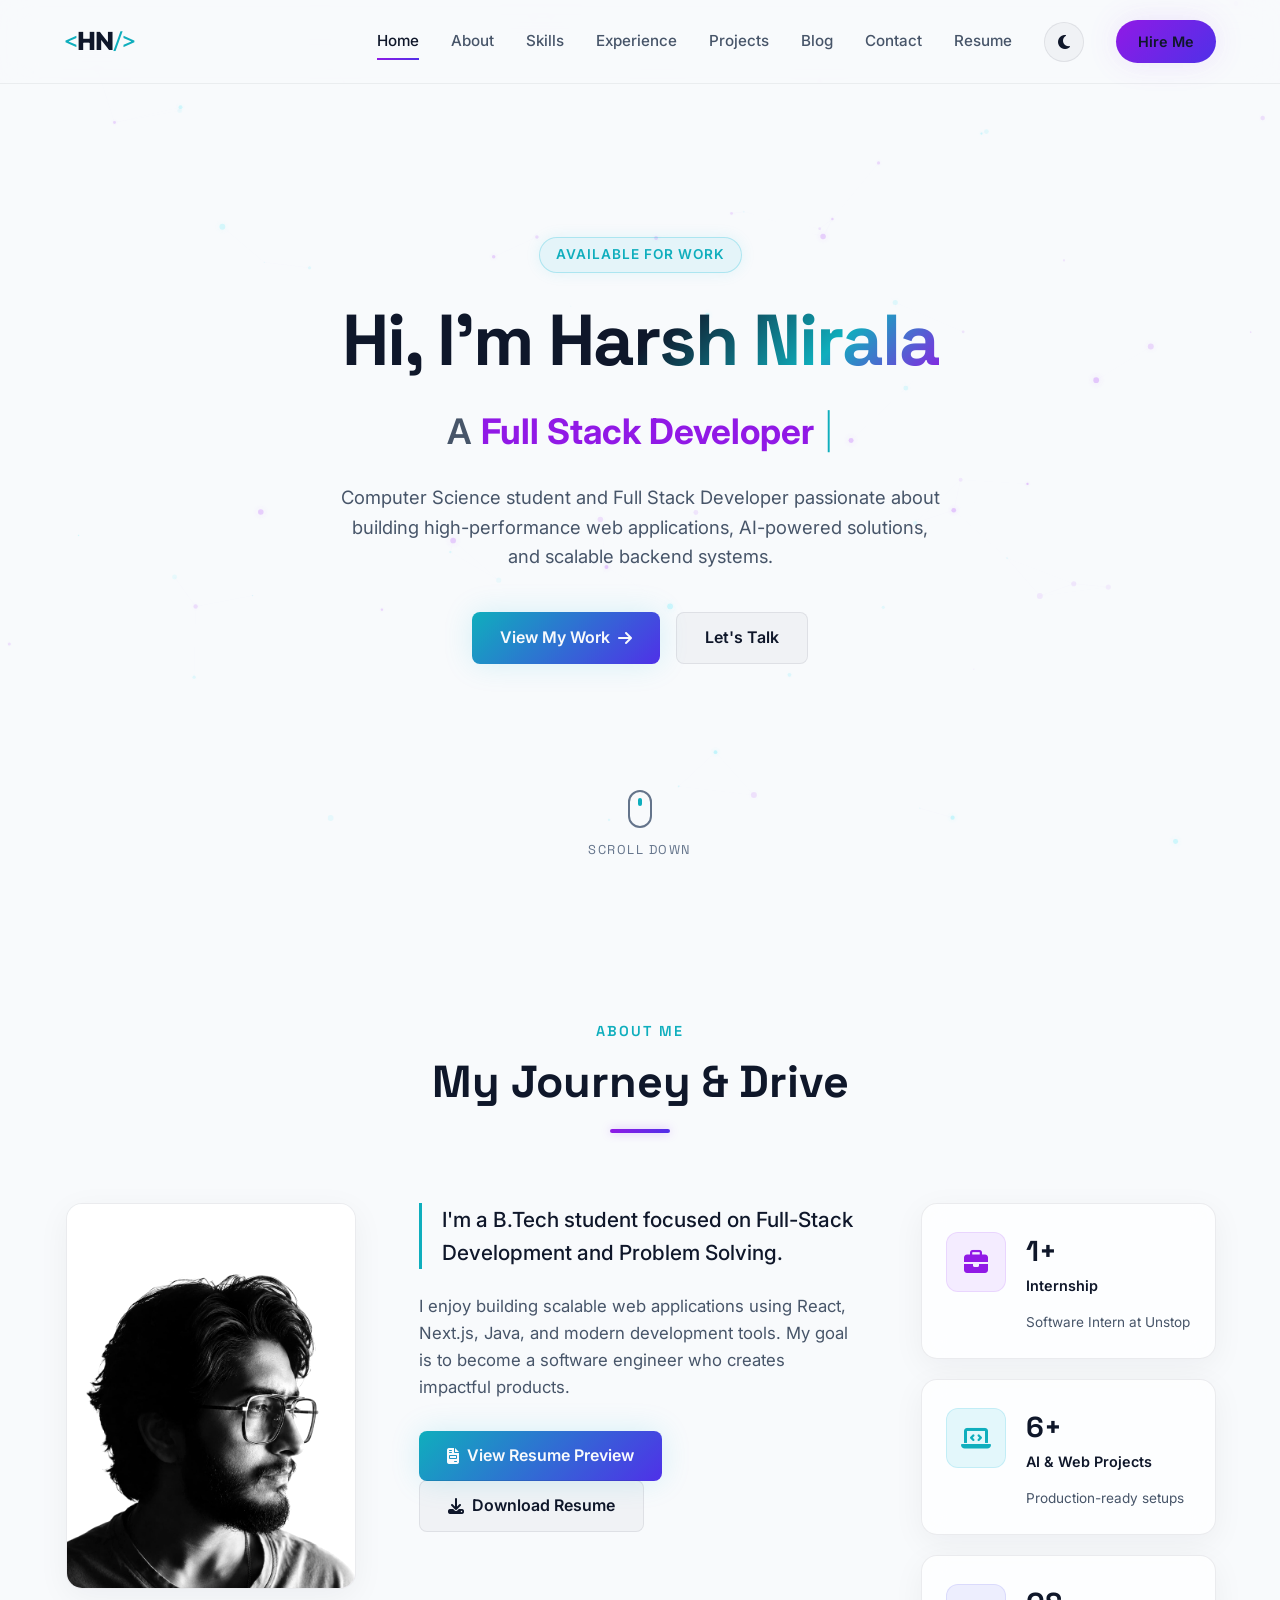
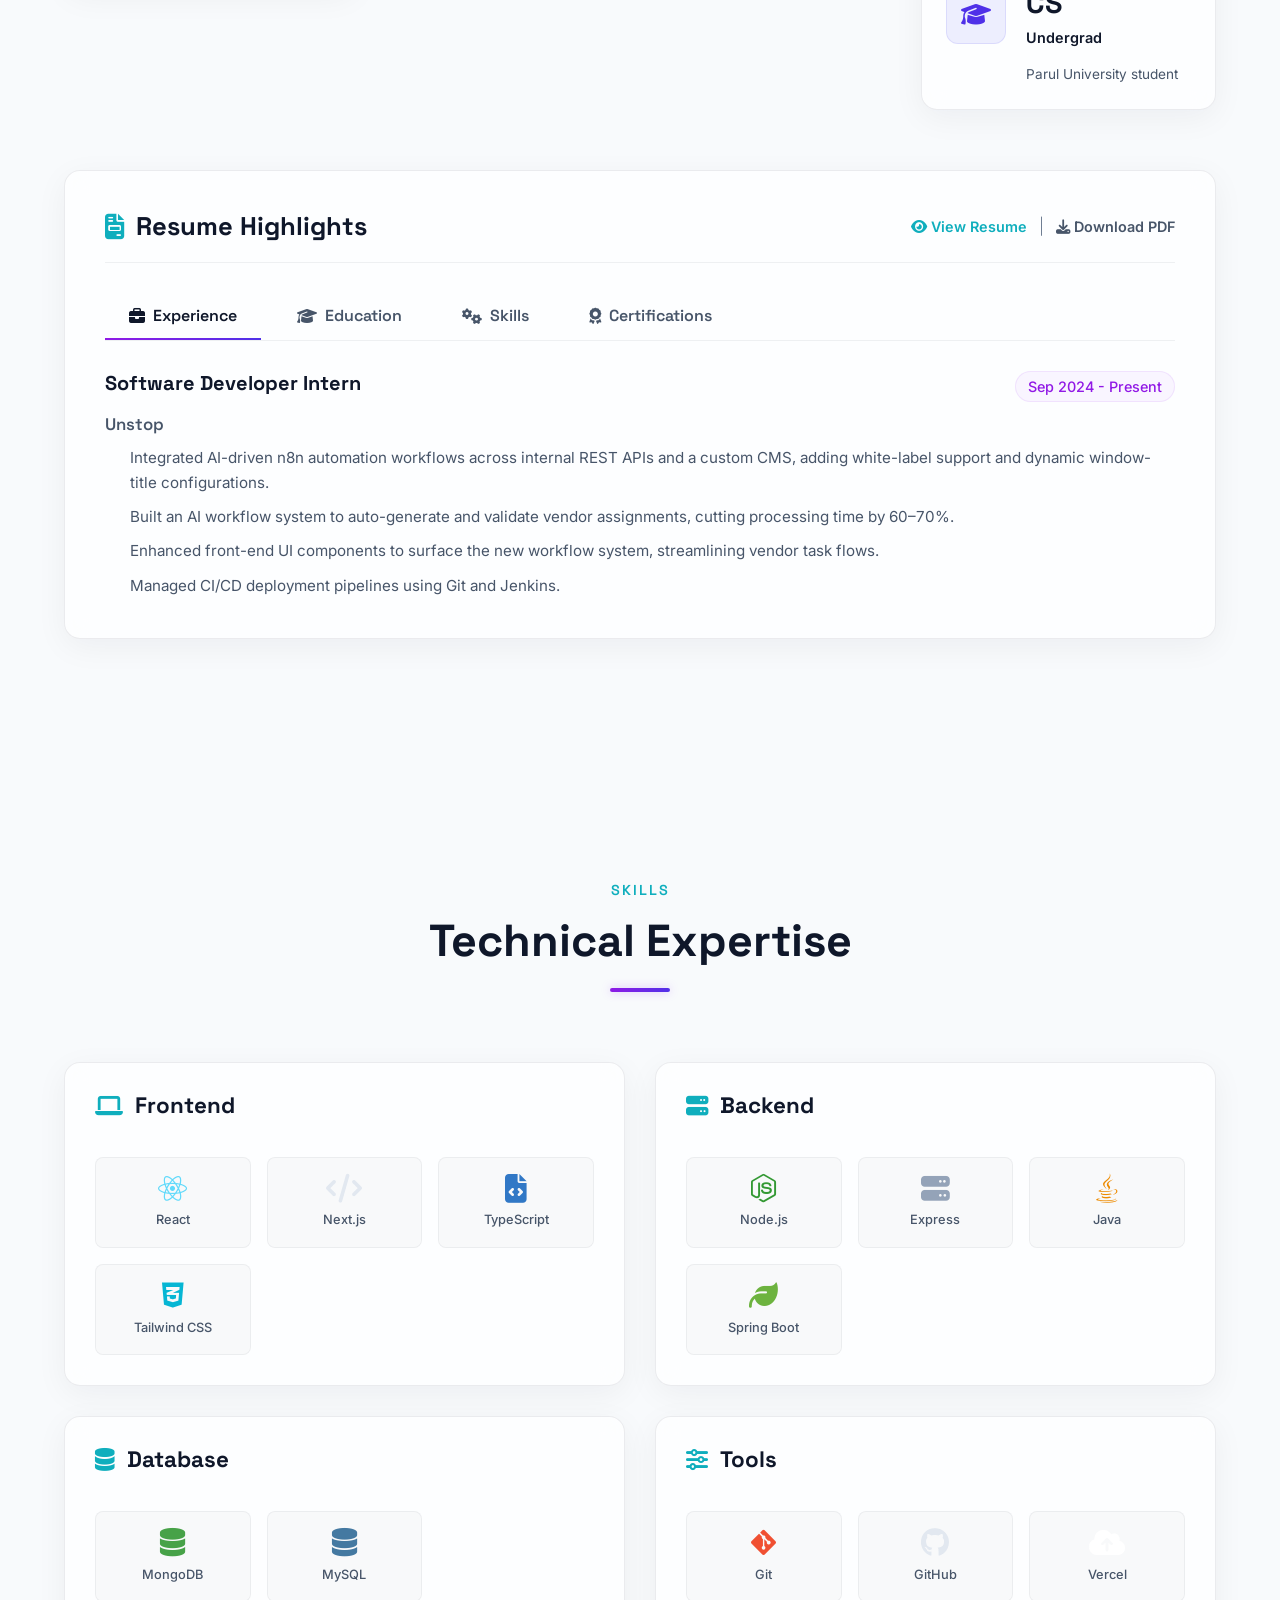
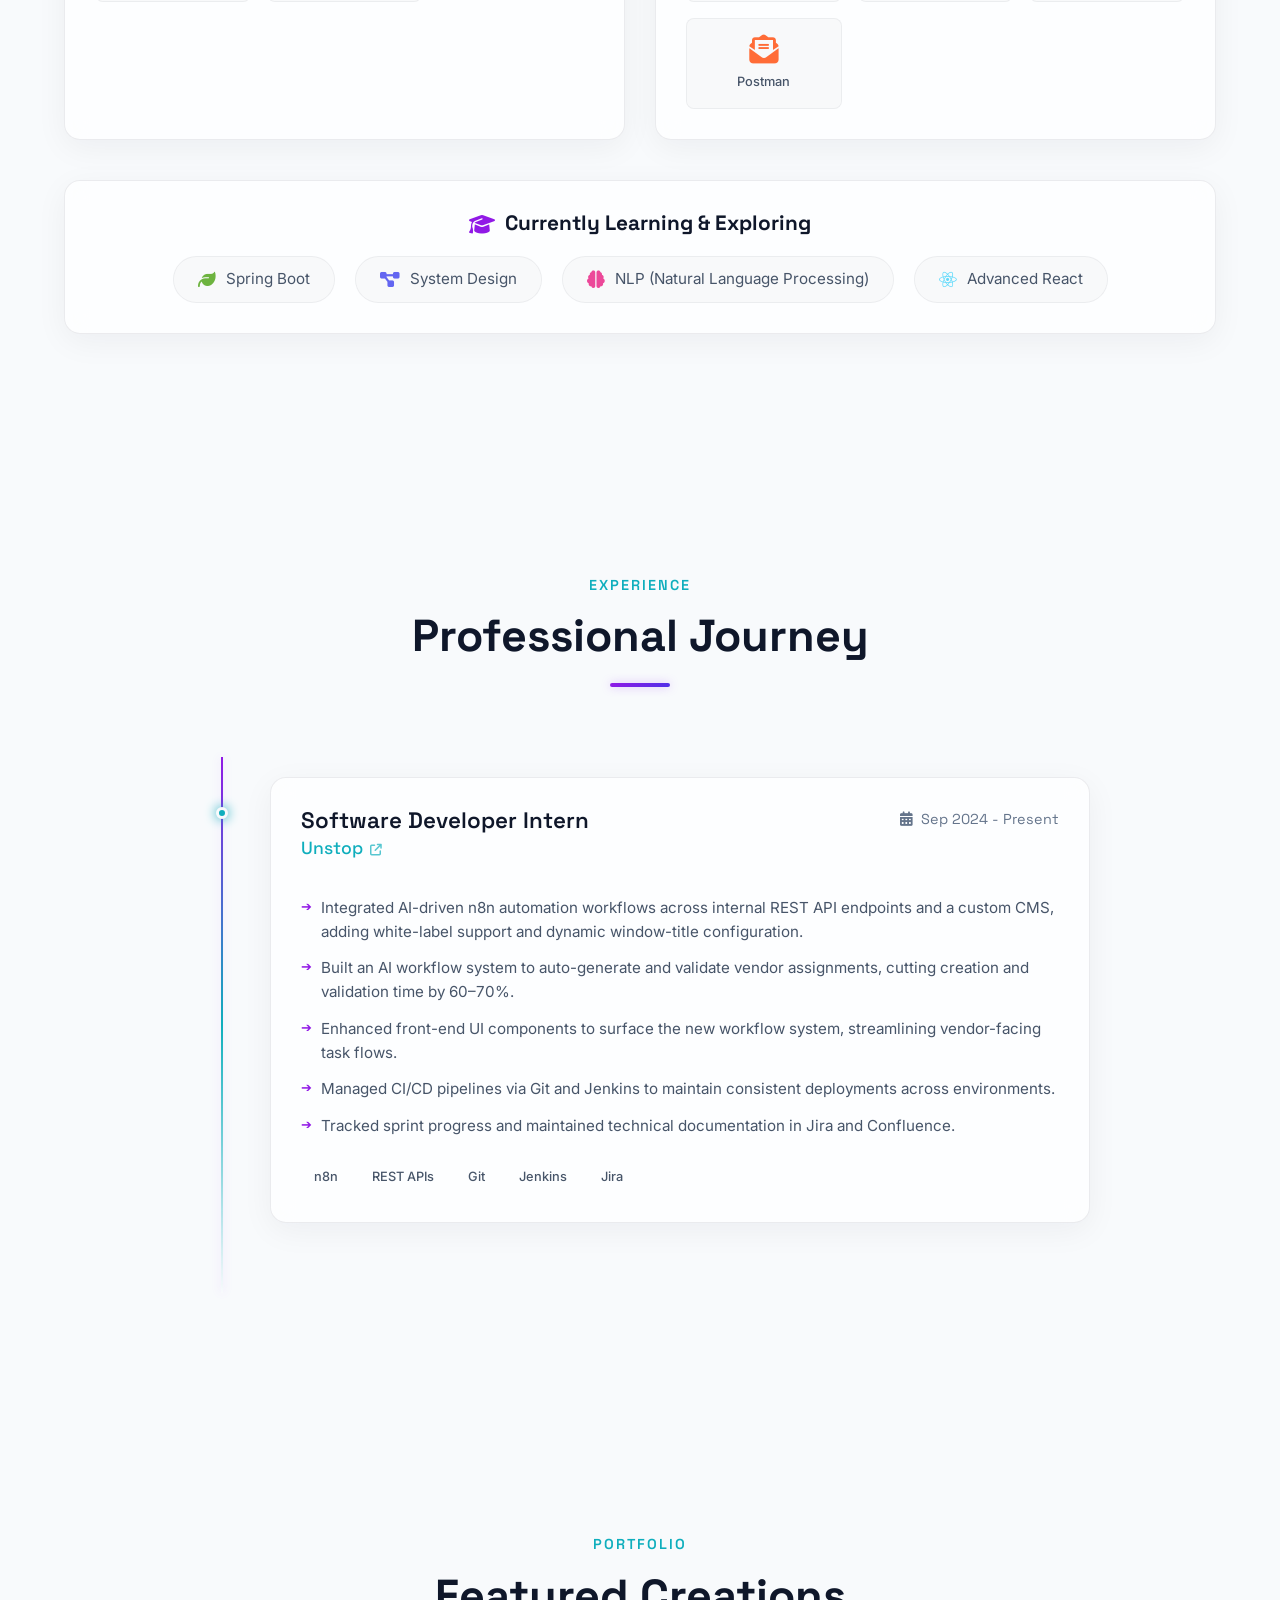
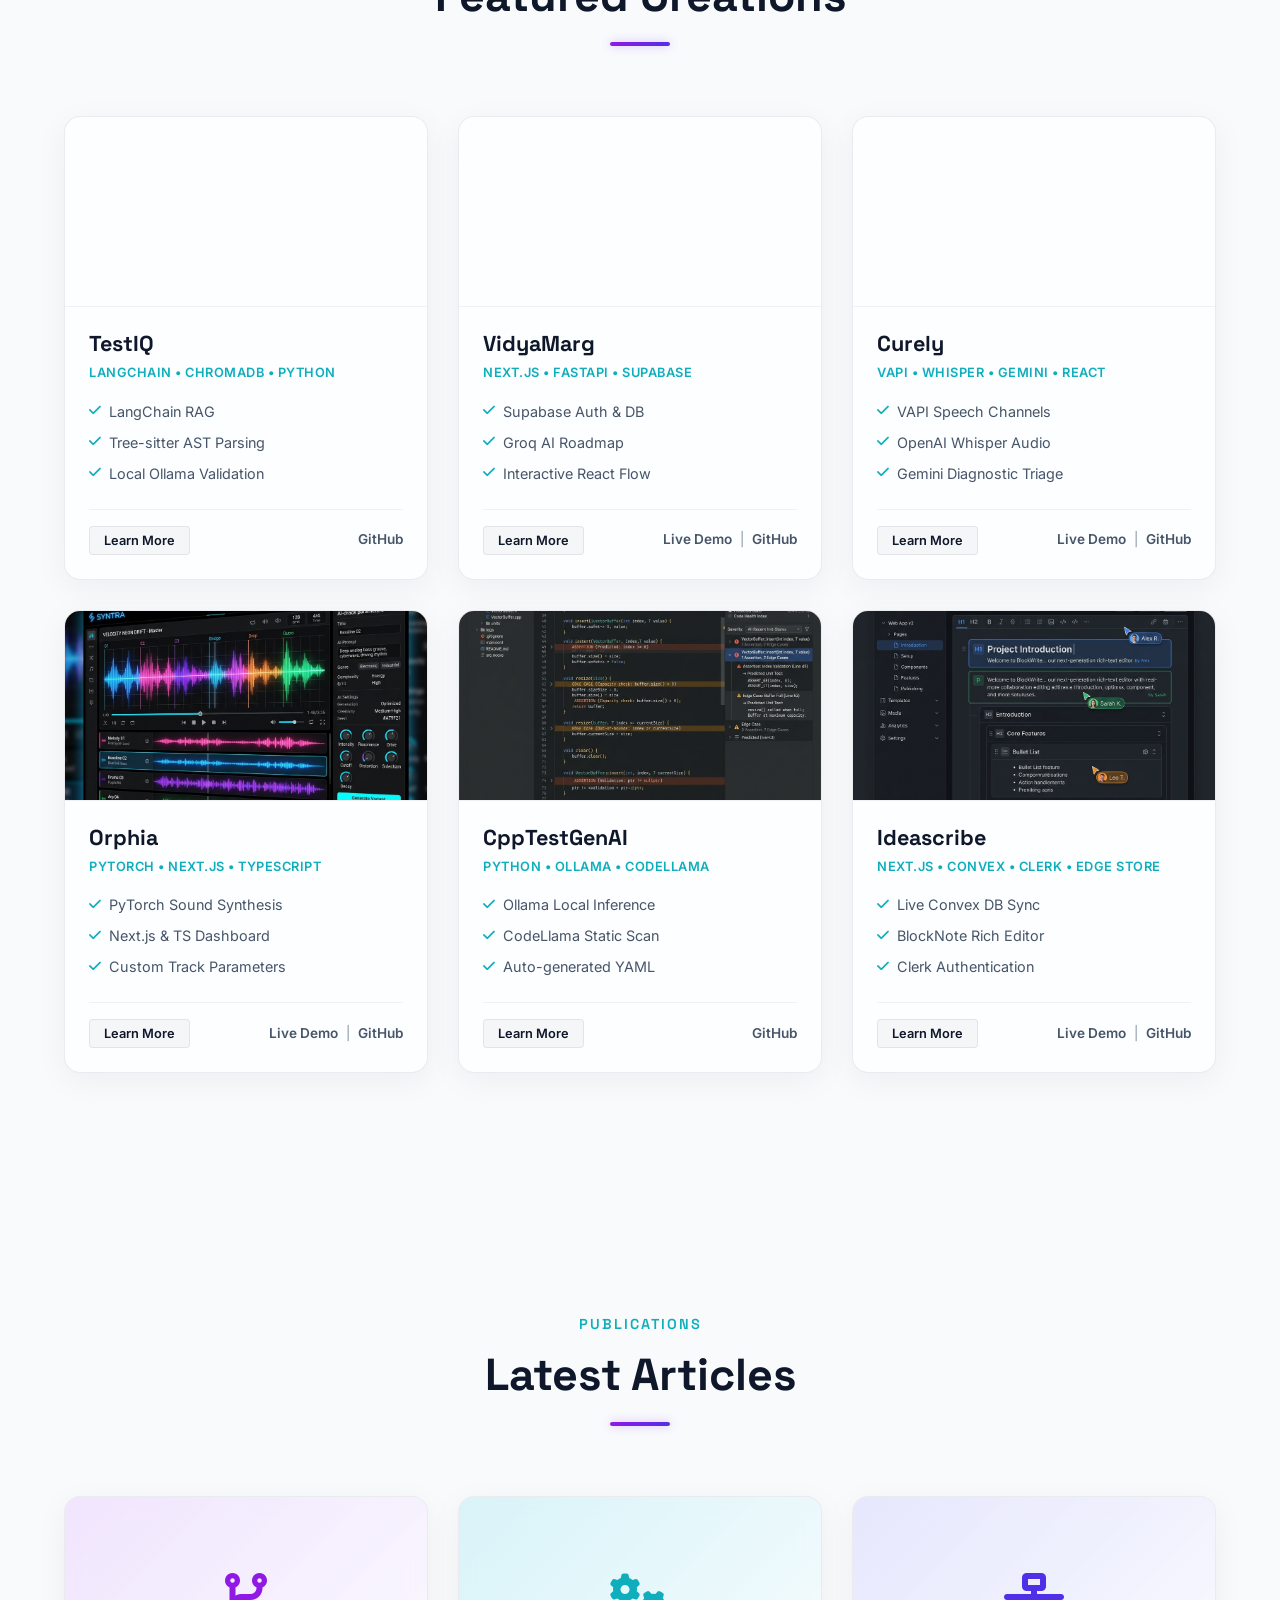
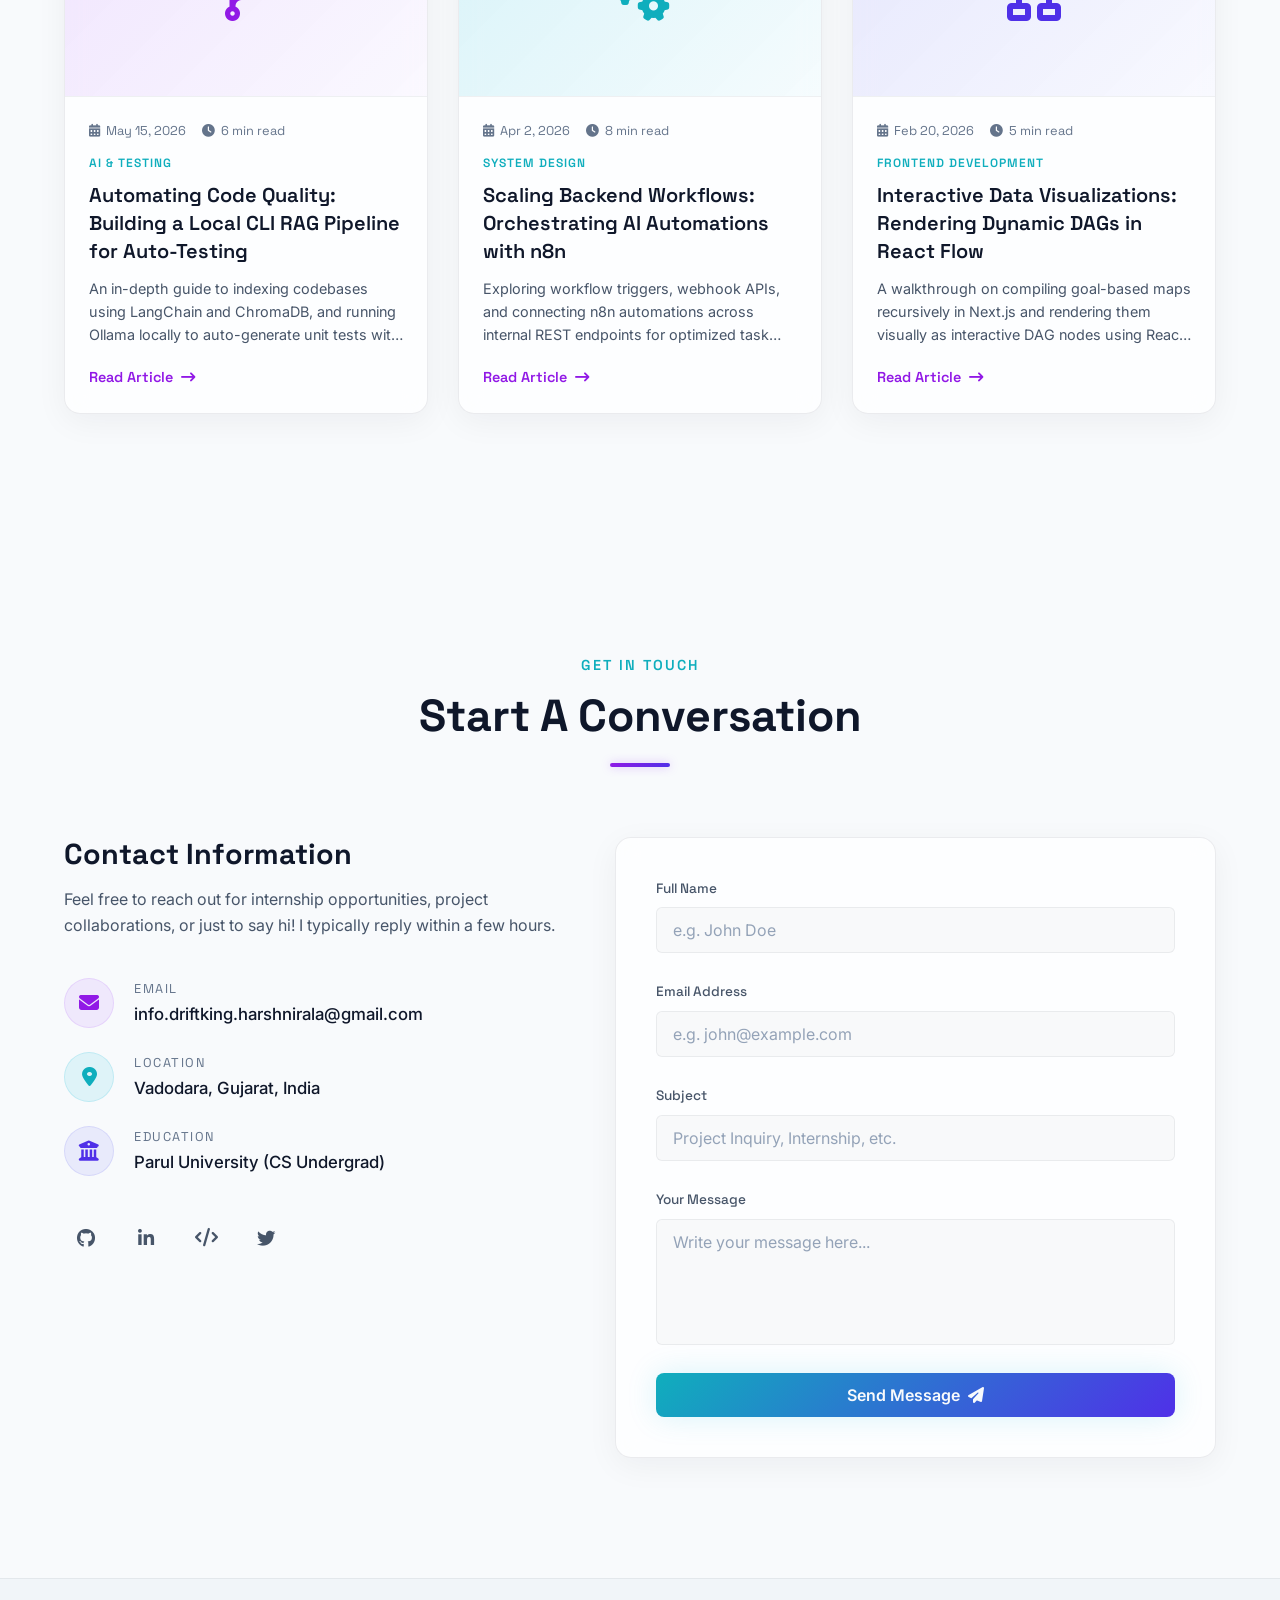
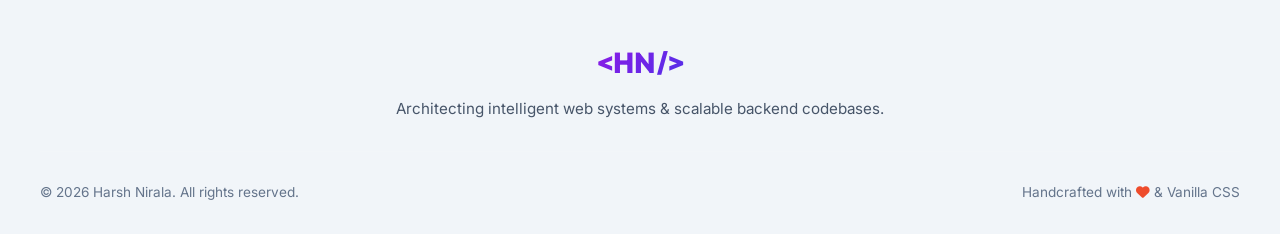
==== commit 67422c7a: "Fix vertical alignment of preloader text and enhance loader aesthetics" ====
--- a/index.html
+++ b/index.html
@@ -86,8 +86,10 @@
     <!-- Preloader -->
     <div id="preloader" class="preloader-overlay">
         <div class="preloader-content">
-            <div class="glow-ring"></div>
-            <div class="logo-text">HN</div>
+            <div class="preloader-logo-wrapper">
+                <div class="glow-ring"></div>
+                <div class="logo-text">HN</div>
+            </div>
             <div class="progress-bar-container">
                 <div id="preloader-progress" class="progress-bar"></div>
             </div>
--- a/style.css
+++ b/style.css
@@ -171,15 +171,24 @@
     align-items: center;
 }
 
+.preloader-logo-wrapper {
+    position: relative;
+    width: 100px;
+    height: 100px;
+}
+
 .glow-ring {
     width: 100px;
     height: 100px;
-    border: 3px solid rgba(6, 182, 212, 0.1);
+    border: 3px solid rgba(6, 182, 212, 0.08);
     border-radius: 50%;
     border-top: 3px solid var(--accent-cyan);
     border-bottom: 3px solid var(--accent-purple);
-    animation: spinLoader 2s linear infinite;
-    position: relative;
+    animation: spinLoader 1.5s linear infinite;
+    position: absolute;
+    top: 0;
+    left: 0;
+    box-shadow: 0 0 20px rgba(6, 182, 212, 0.15);
 }
 
 .logo-text {
@@ -193,7 +202,7 @@
     background: var(--gradient-primary);
     -webkit-background-clip: text;
     -webkit-text-fill-color: transparent;
-    text-shadow: 0 0 15px rgba(168, 85, 247, 0.2);
+    text-shadow: 0 0 20px rgba(168, 85, 247, 0.35), 0 0 40px rgba(6, 182, 212, 0.15);
 }
 
 .progress-bar-container {
@@ -203,22 +212,26 @@
     border-radius: 2px;
     margin-top: 30px;
     overflow: hidden;
+    border: 1px solid rgba(255, 255, 255, 0.03);
 }
 
 .progress-bar {
     width: 0;
     height: 100%;
     background: linear-gradient(90deg, var(--accent-cyan), var(--accent-purple));
-    box-shadow: 0 0 8px var(--accent-cyan);
+    box-shadow: 0 0 12px var(--accent-cyan), 0 0 6px var(--accent-purple);
     transition: width 0.1s ease-out;
 }
 
 .loading-status {
-    margin-top: 15px;
-    font-size: 0.85rem;
-    color: var(--text-muted);
+    margin-top: 18px;
+    font-size: 0.78rem;
+    color: var(--text-secondary);
     font-family: 'Space Grotesk', sans-serif;
-    letter-spacing: 2px;
+    letter-spacing: 3px;
+    text-transform: uppercase;
+    font-weight: 600;
+    opacity: 0.8;
 }
 
 /* ==========================================================================
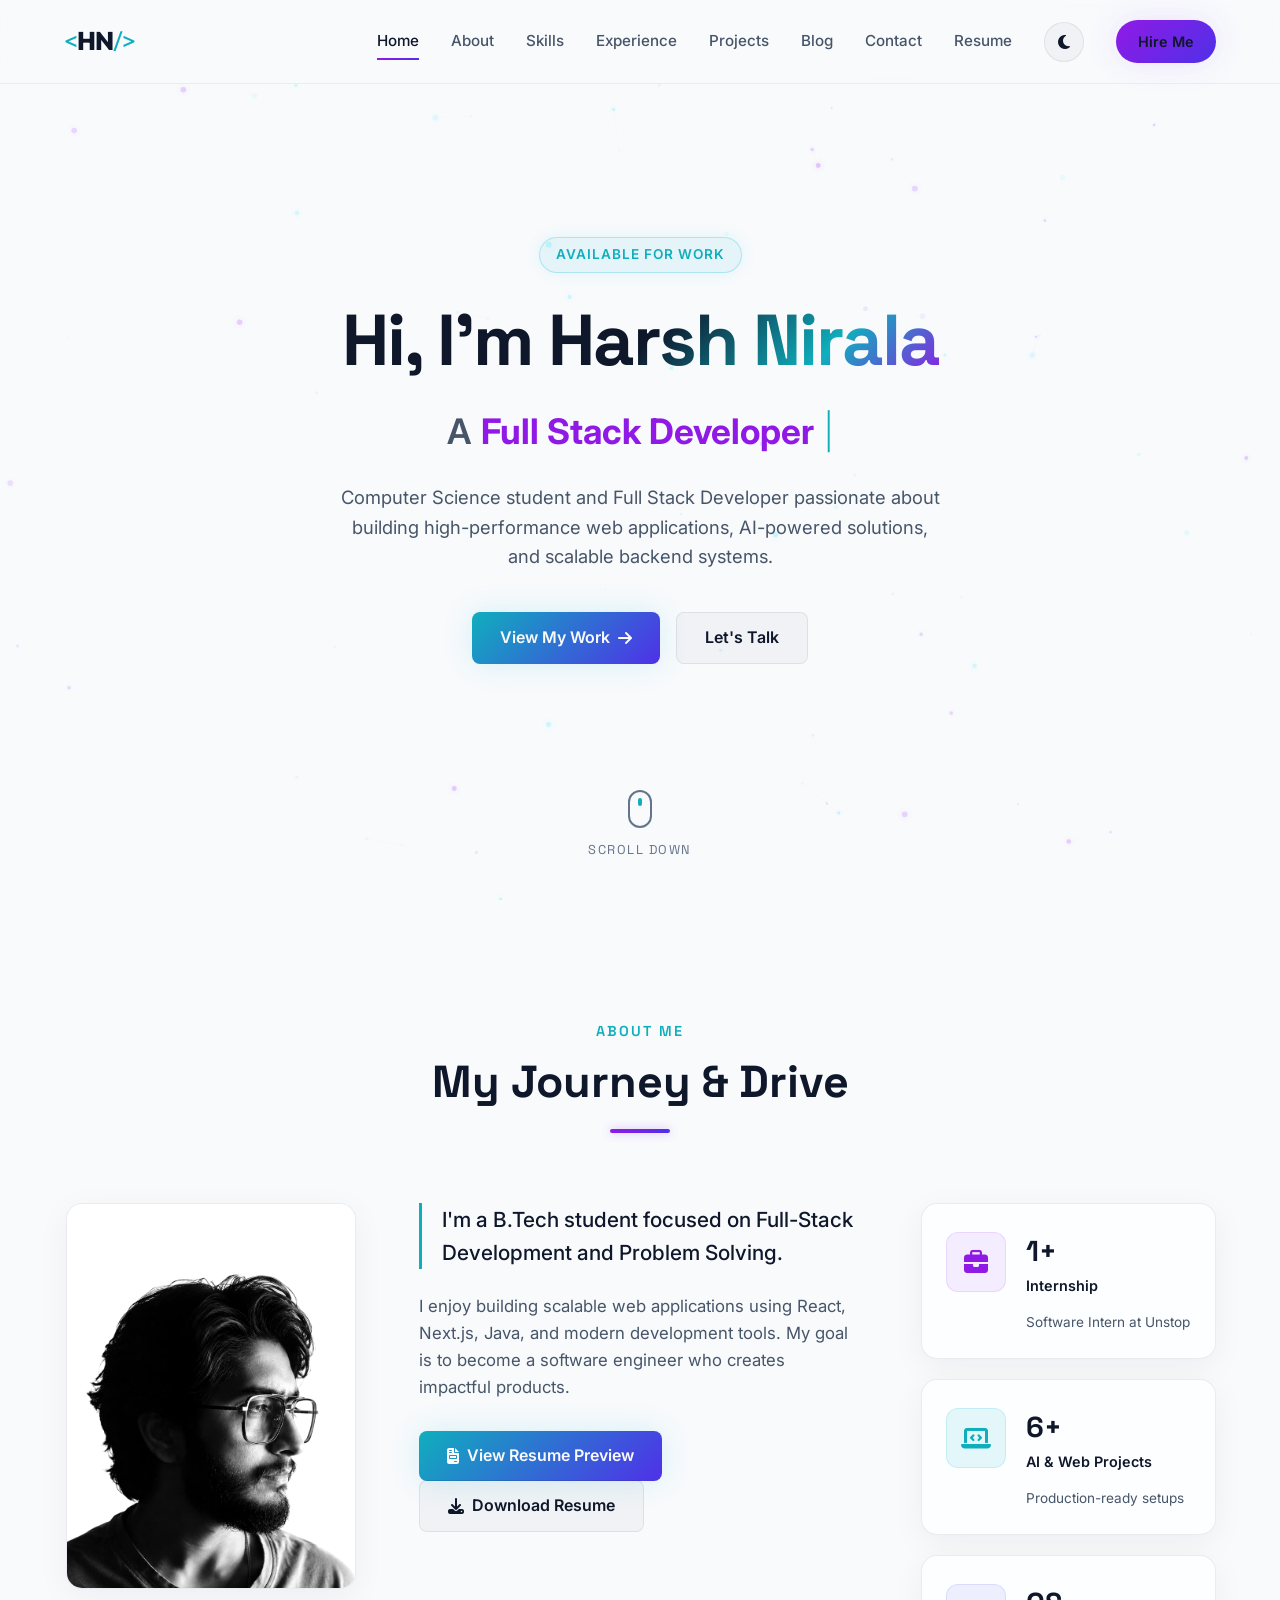
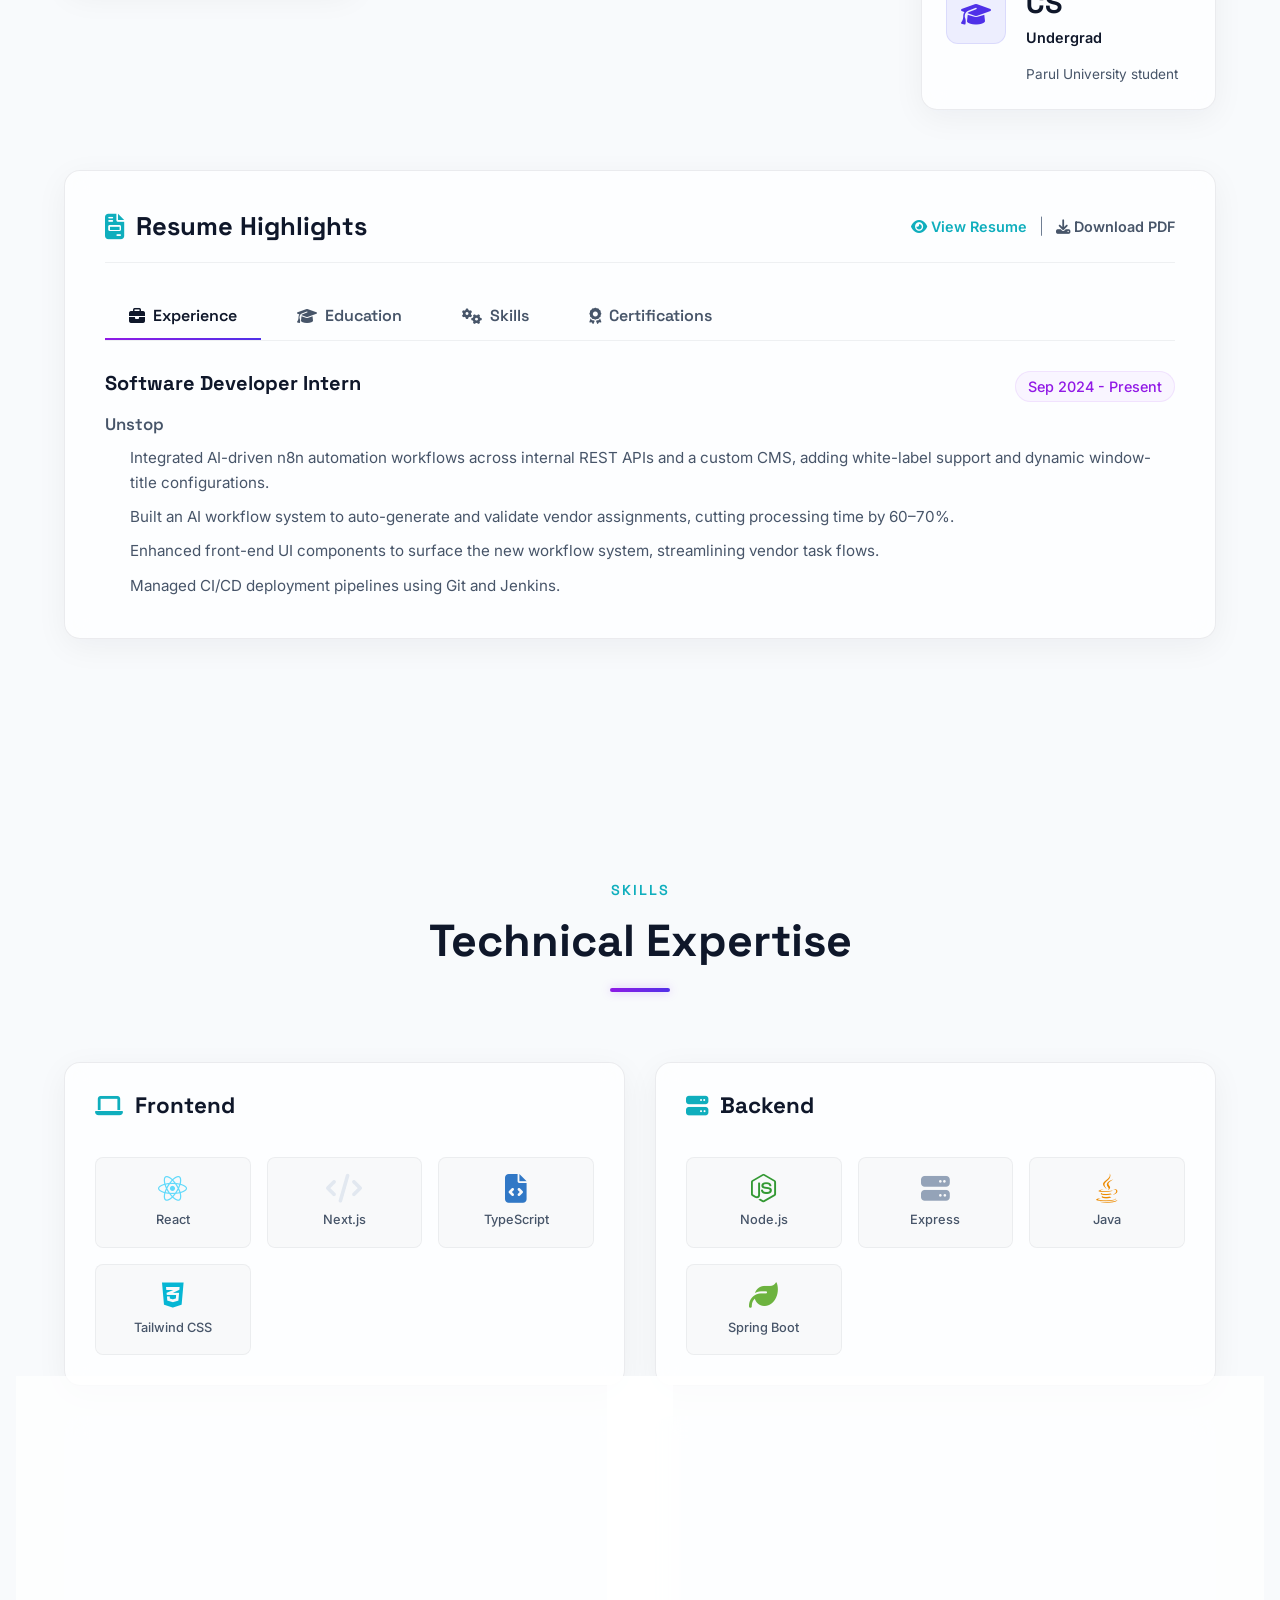
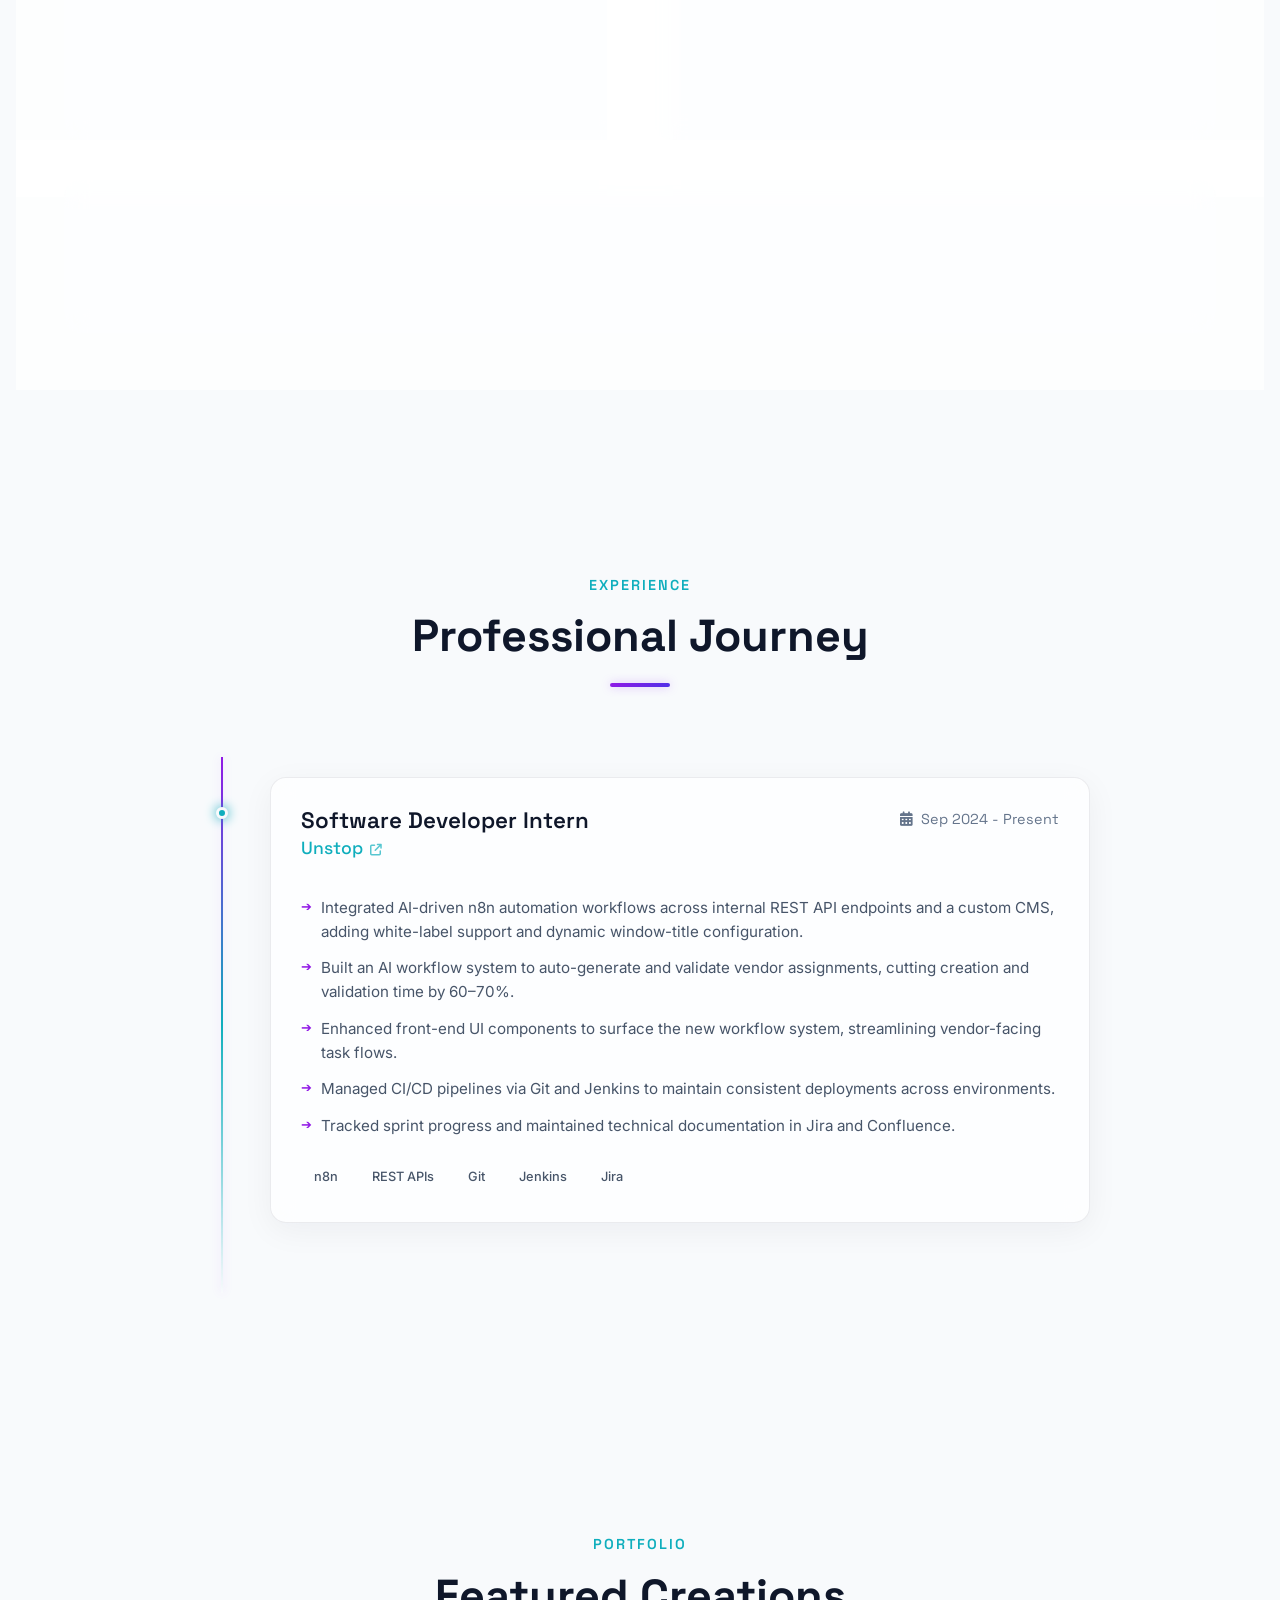
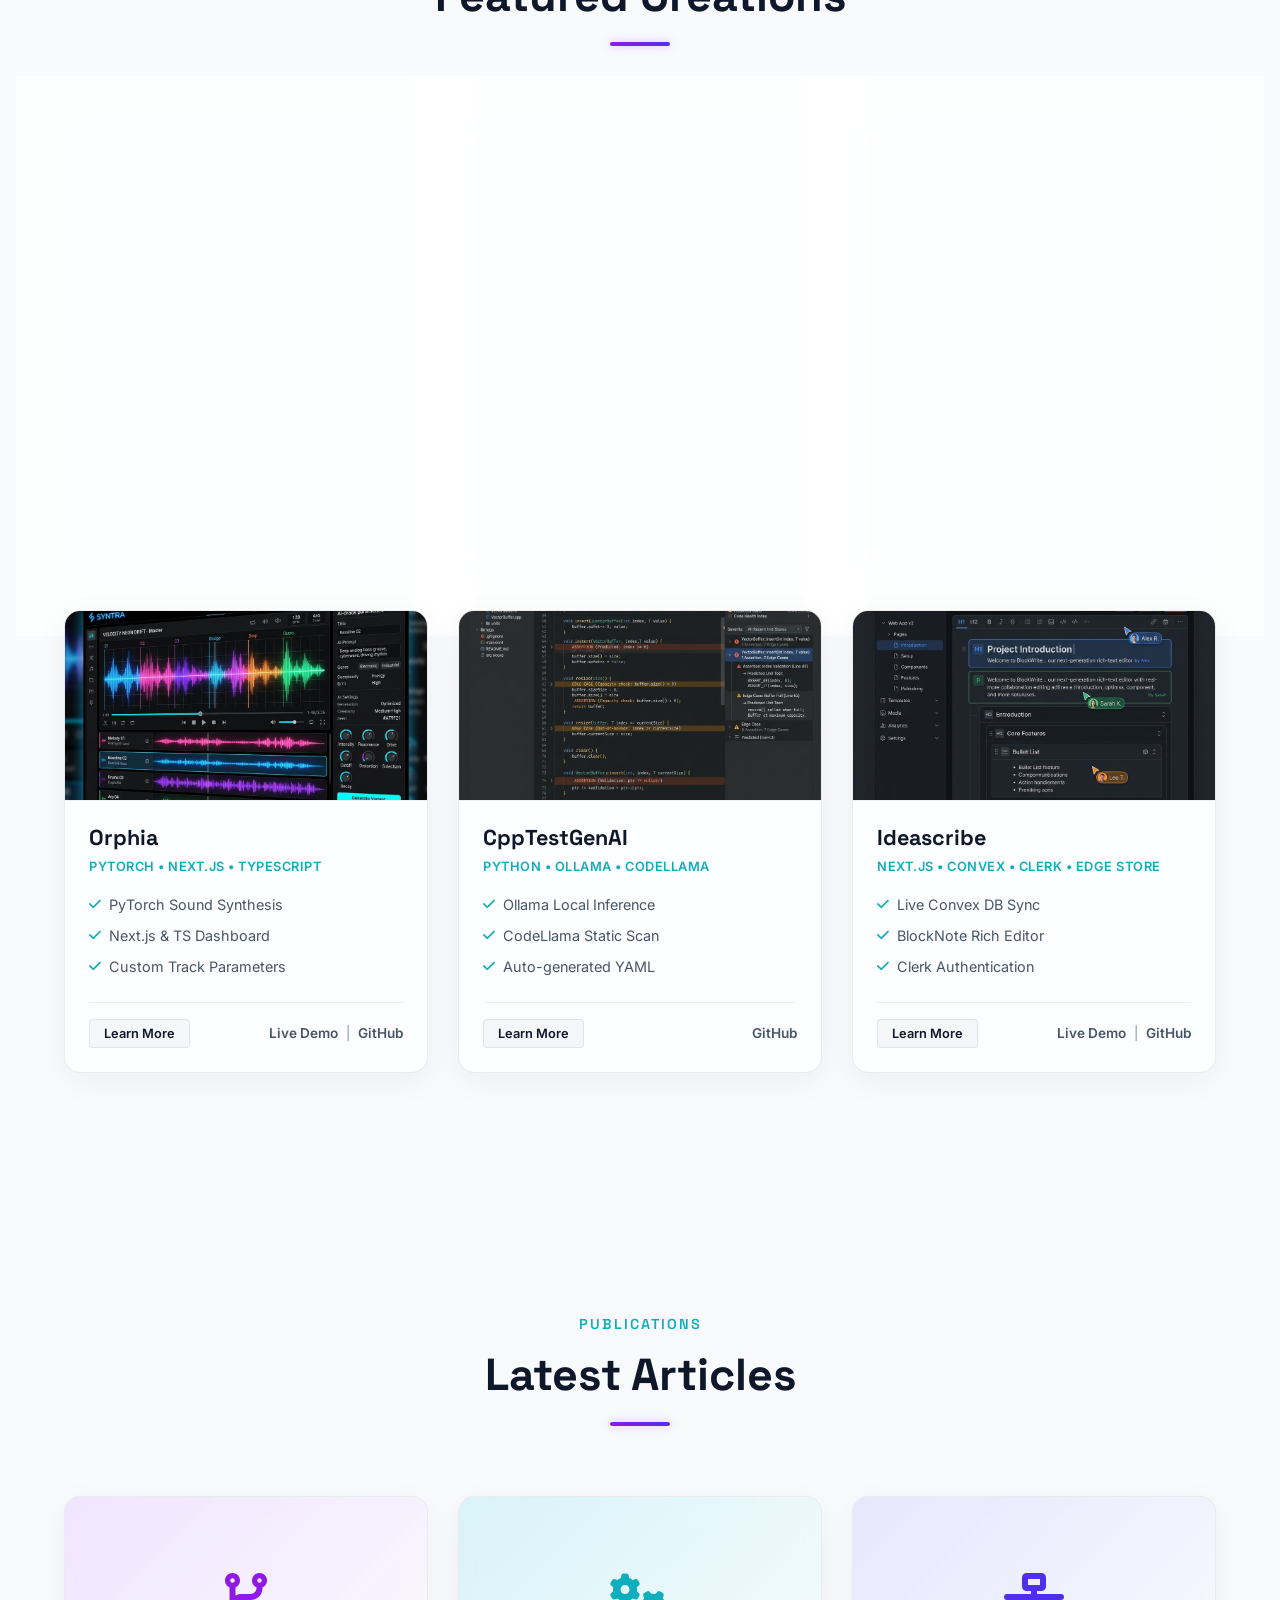
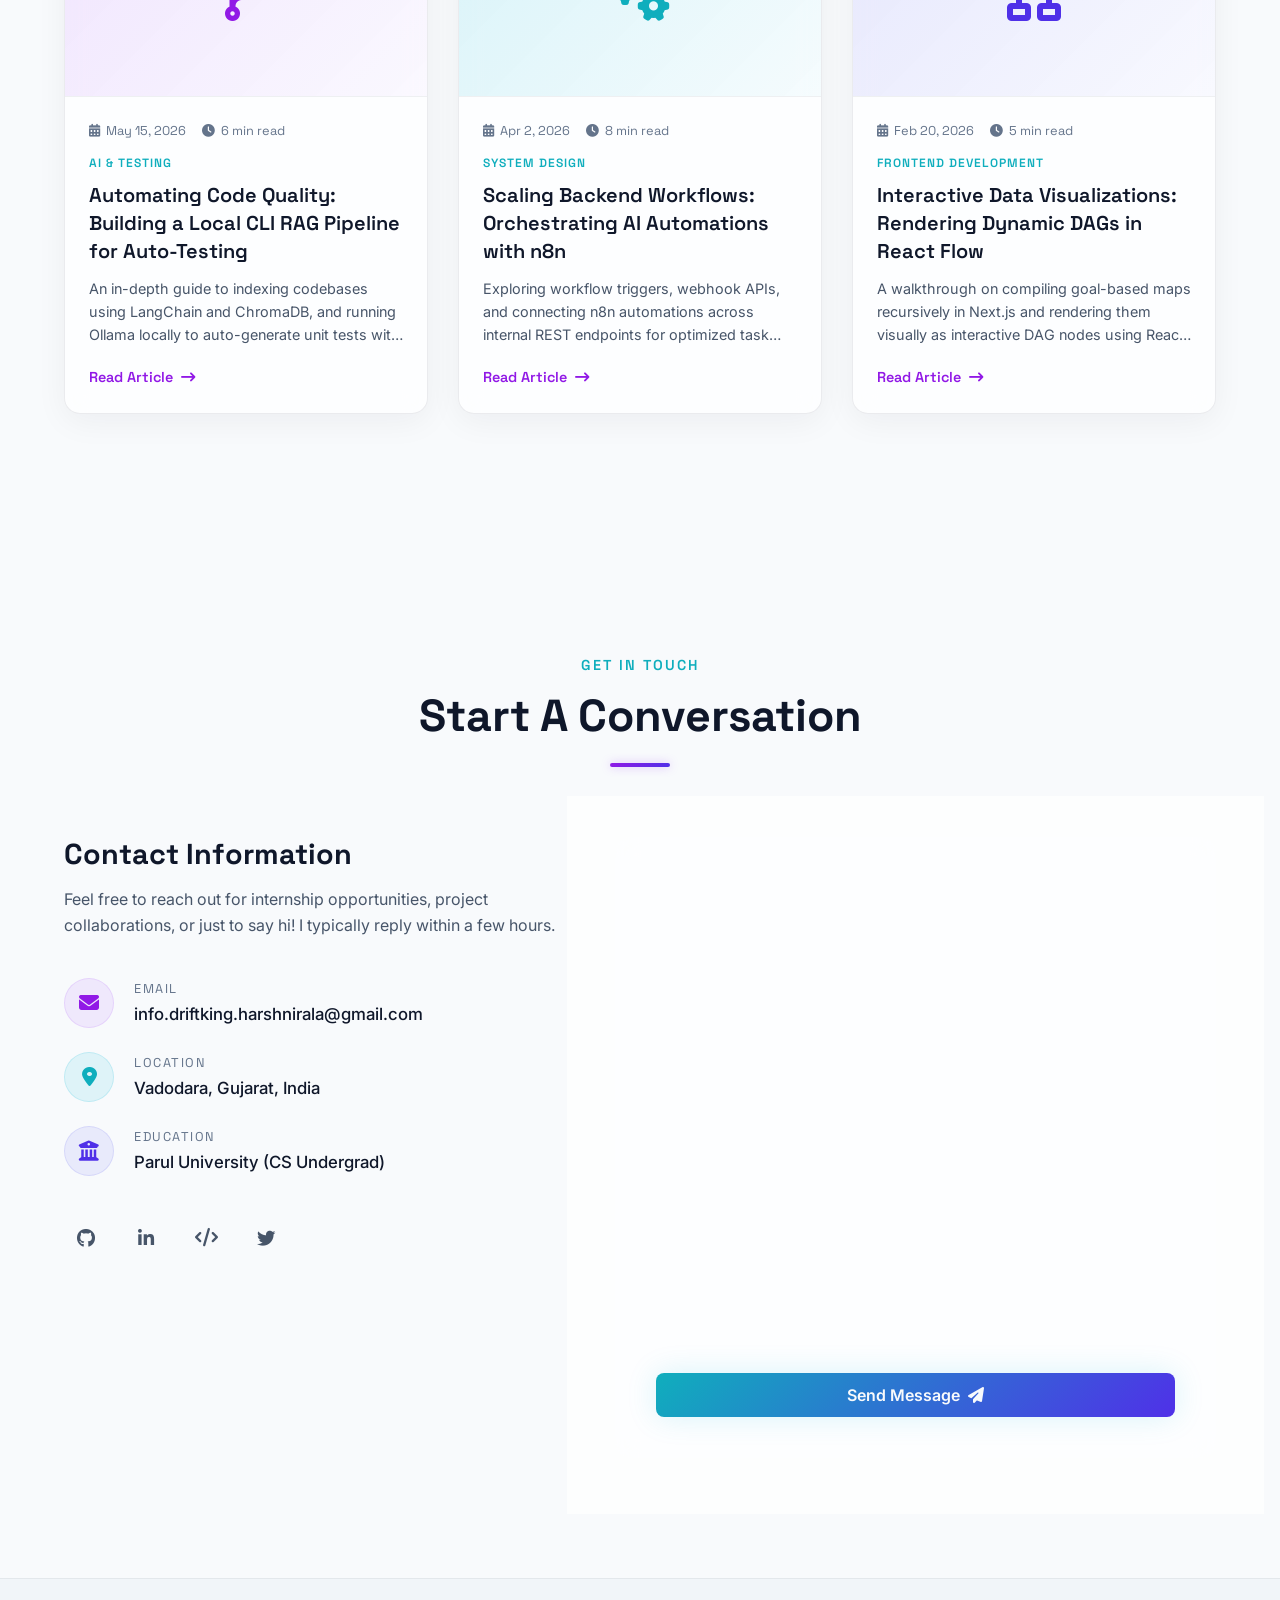
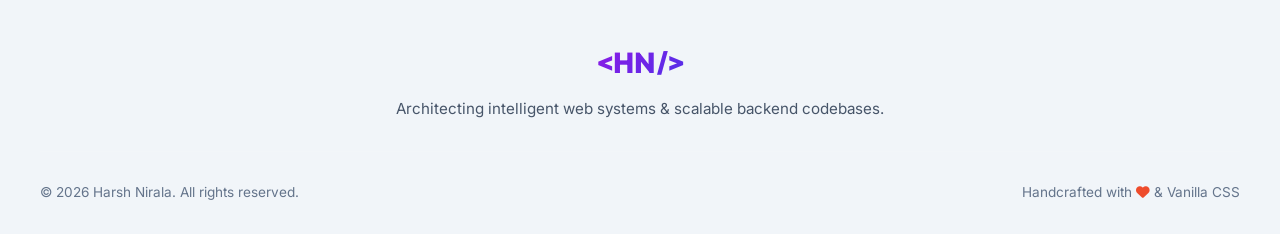
==== commit 93ad5cbd: "Link navbar Hire Me button to contact section for direct messaging" ====
--- a/index.html
+++ b/index.html
@@ -123,7 +123,7 @@
                 <button id="theme-toggle-btn" class="theme-toggle-btn" aria-label="Toggle Theme">
                     <i class="fa-solid fa-sun"></i>
                 </button>
-                <a href="mailto:info.driftking.harshnirala@gmail.com" class="nav-cta btn-magnetic" id="nav-cta-email">Hire Me</a>
+                <a href="#contact" class="nav-cta btn-magnetic" id="nav-cta-email">Hire Me</a>
             </nav>
         </div>
     </header>
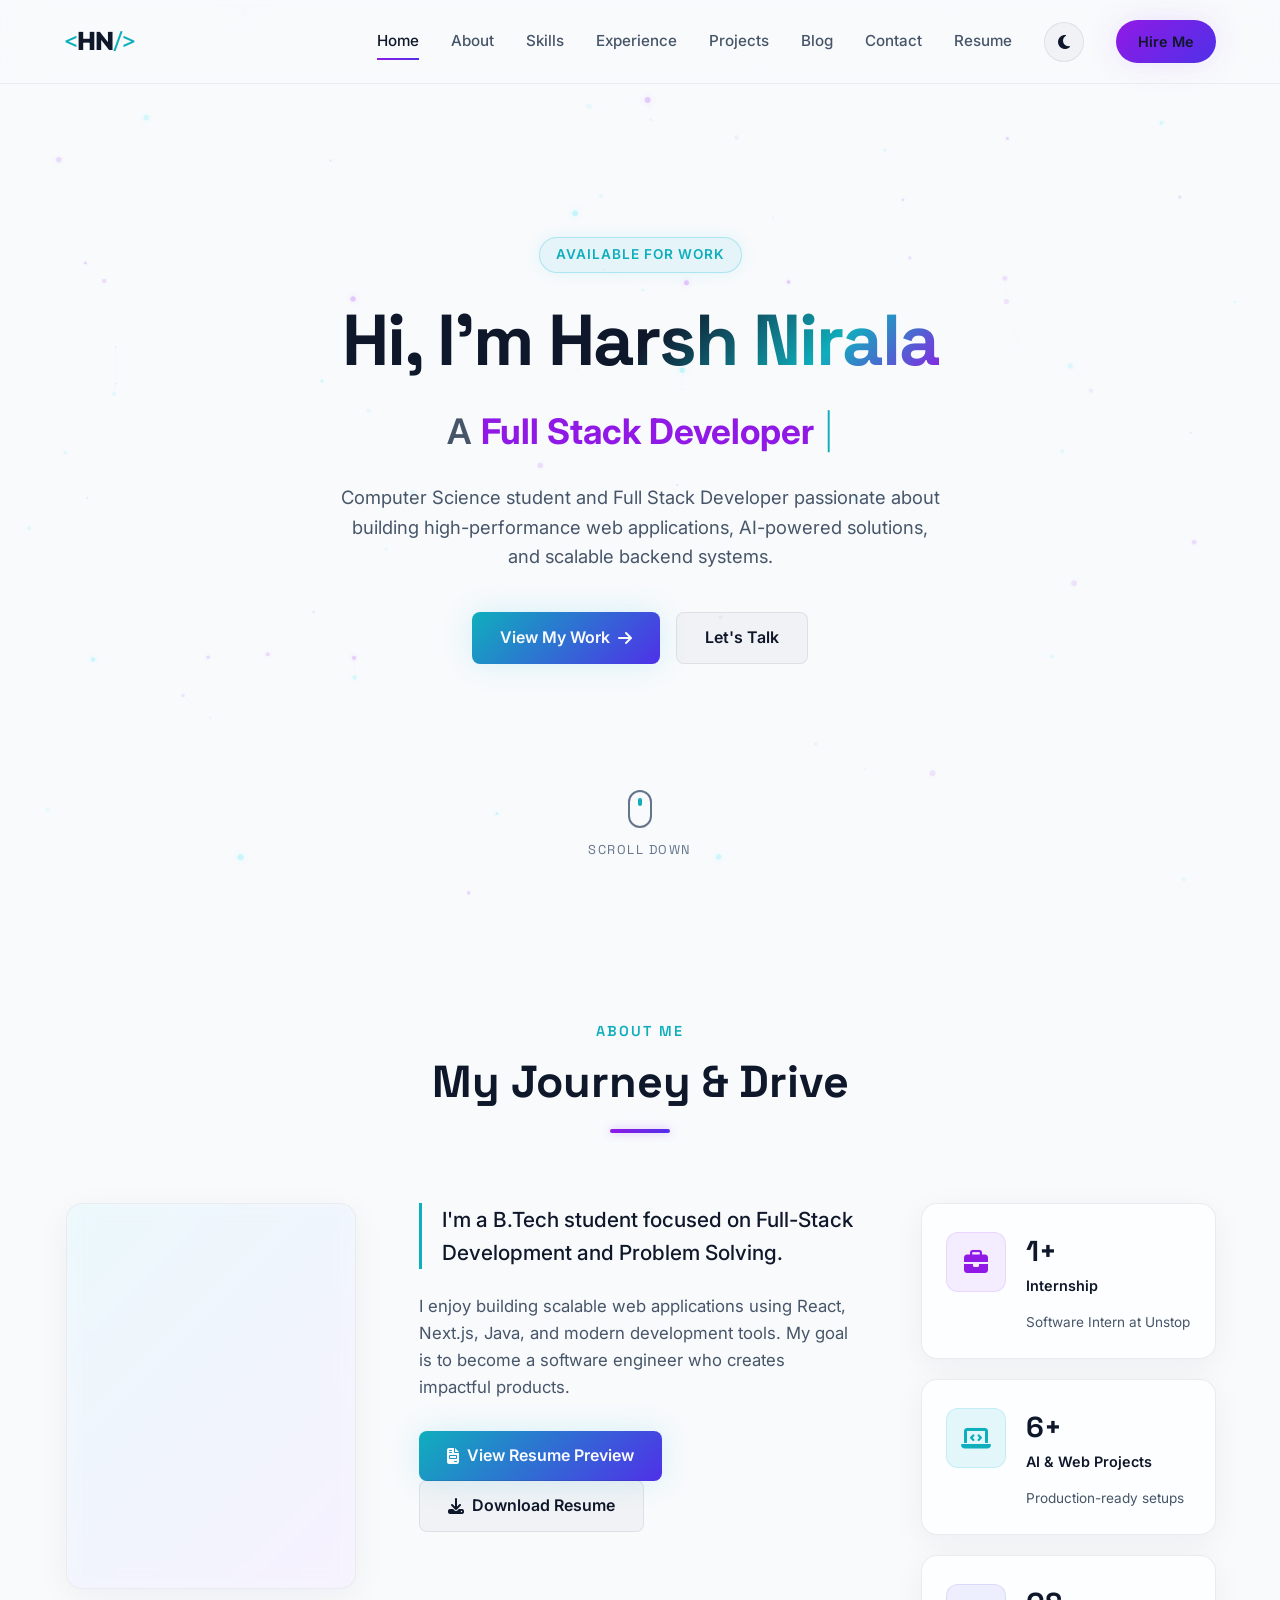
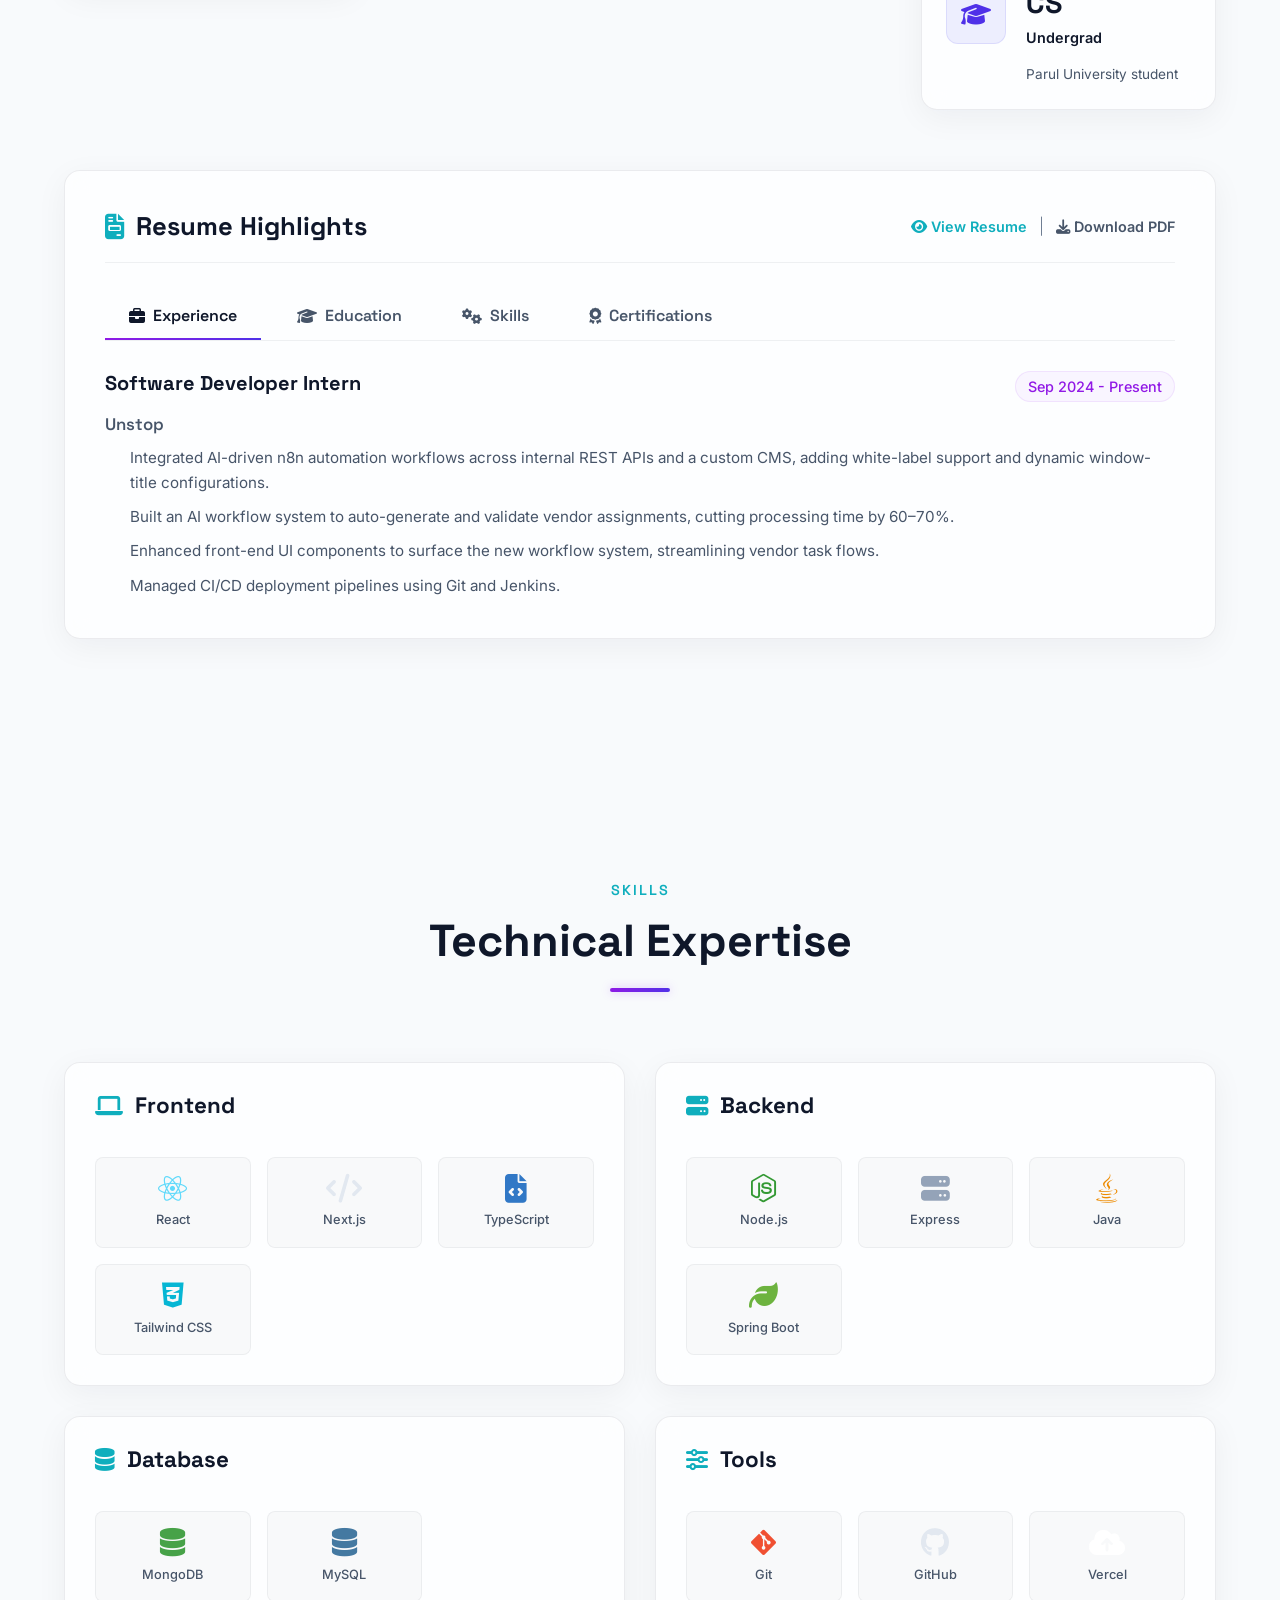
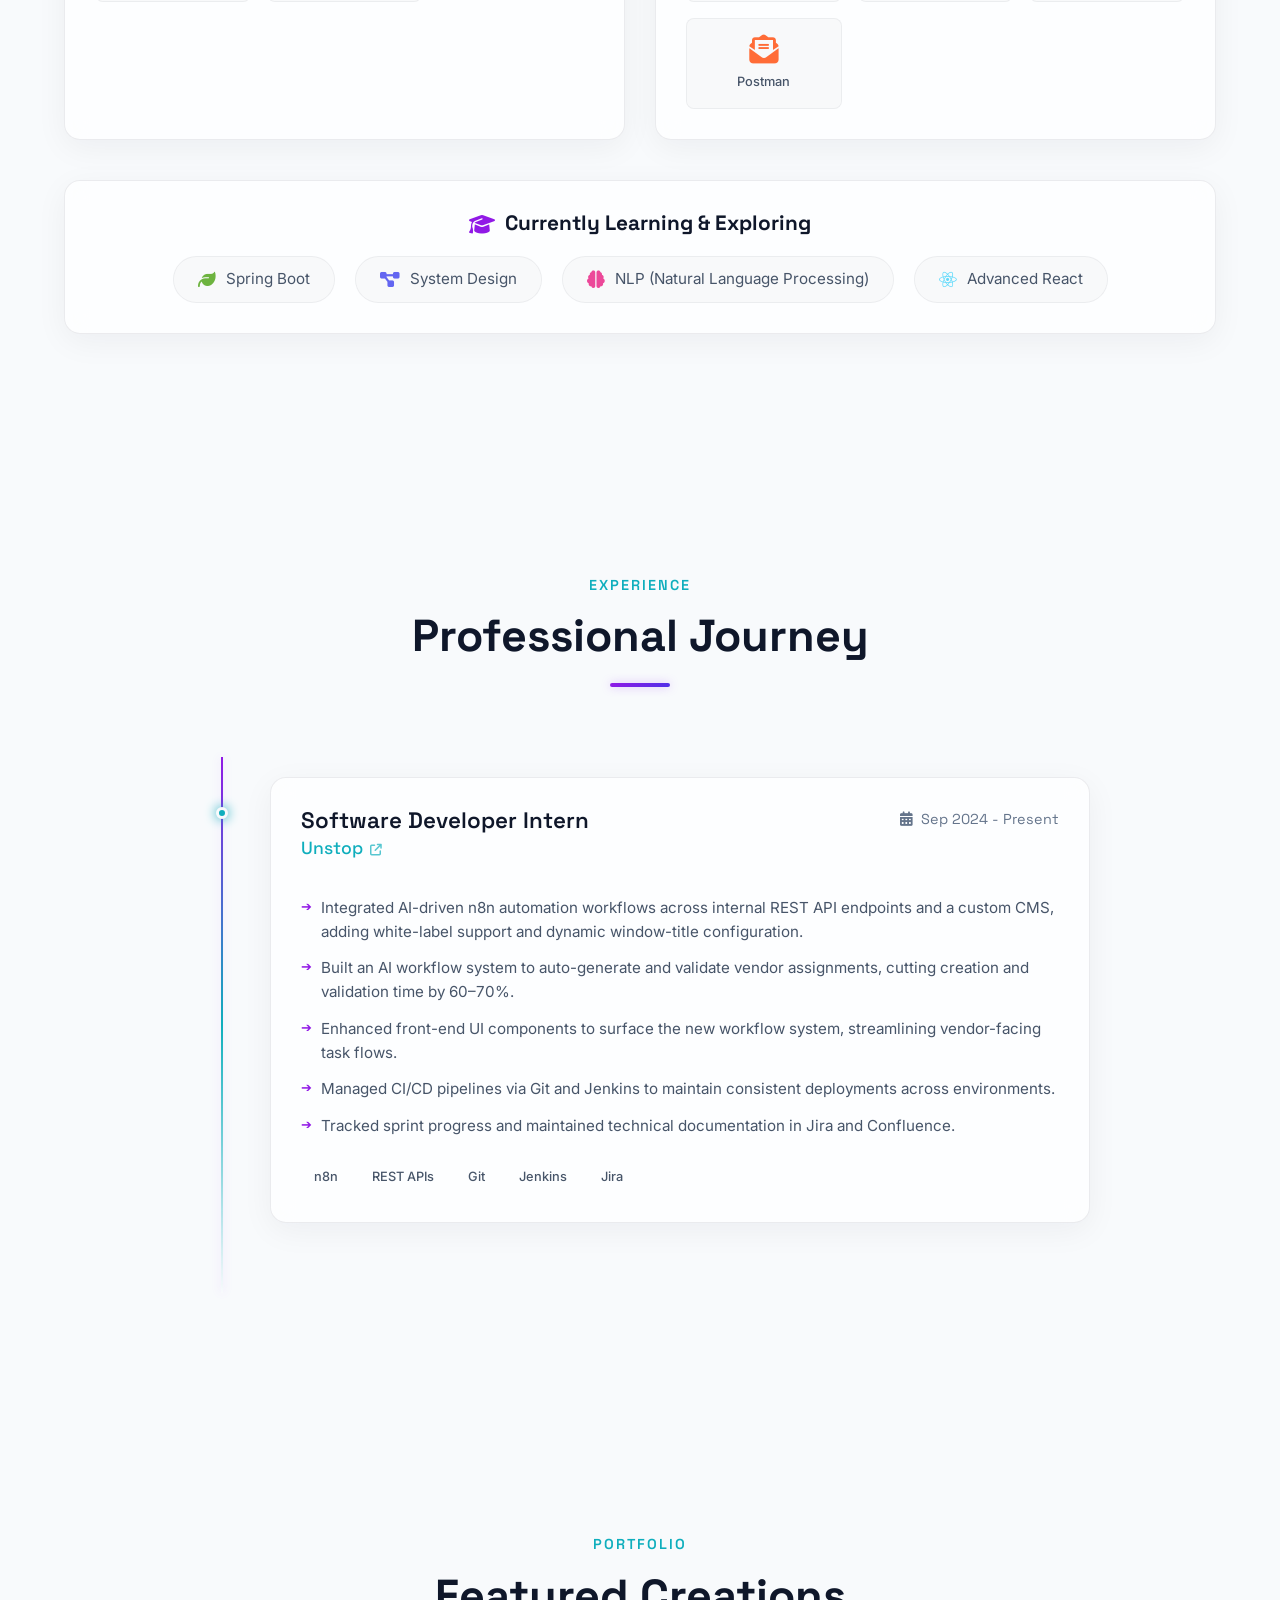
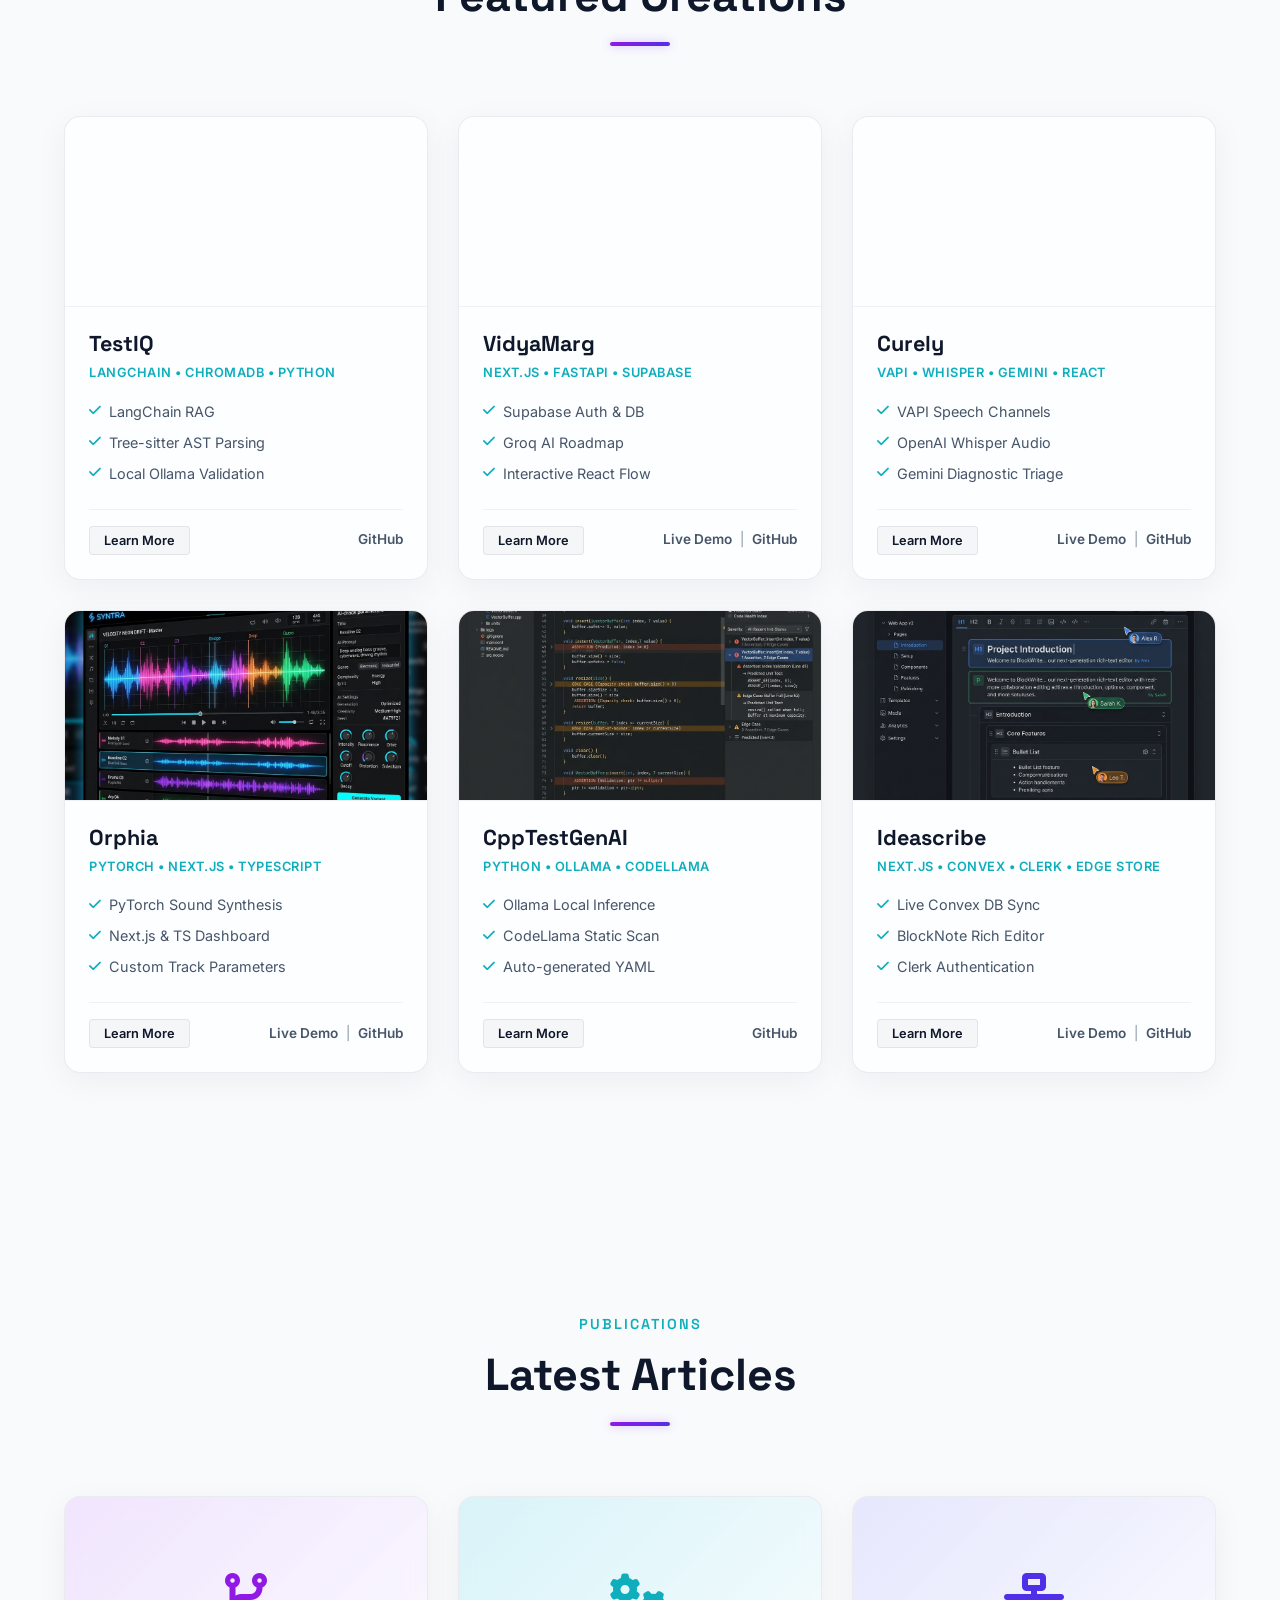
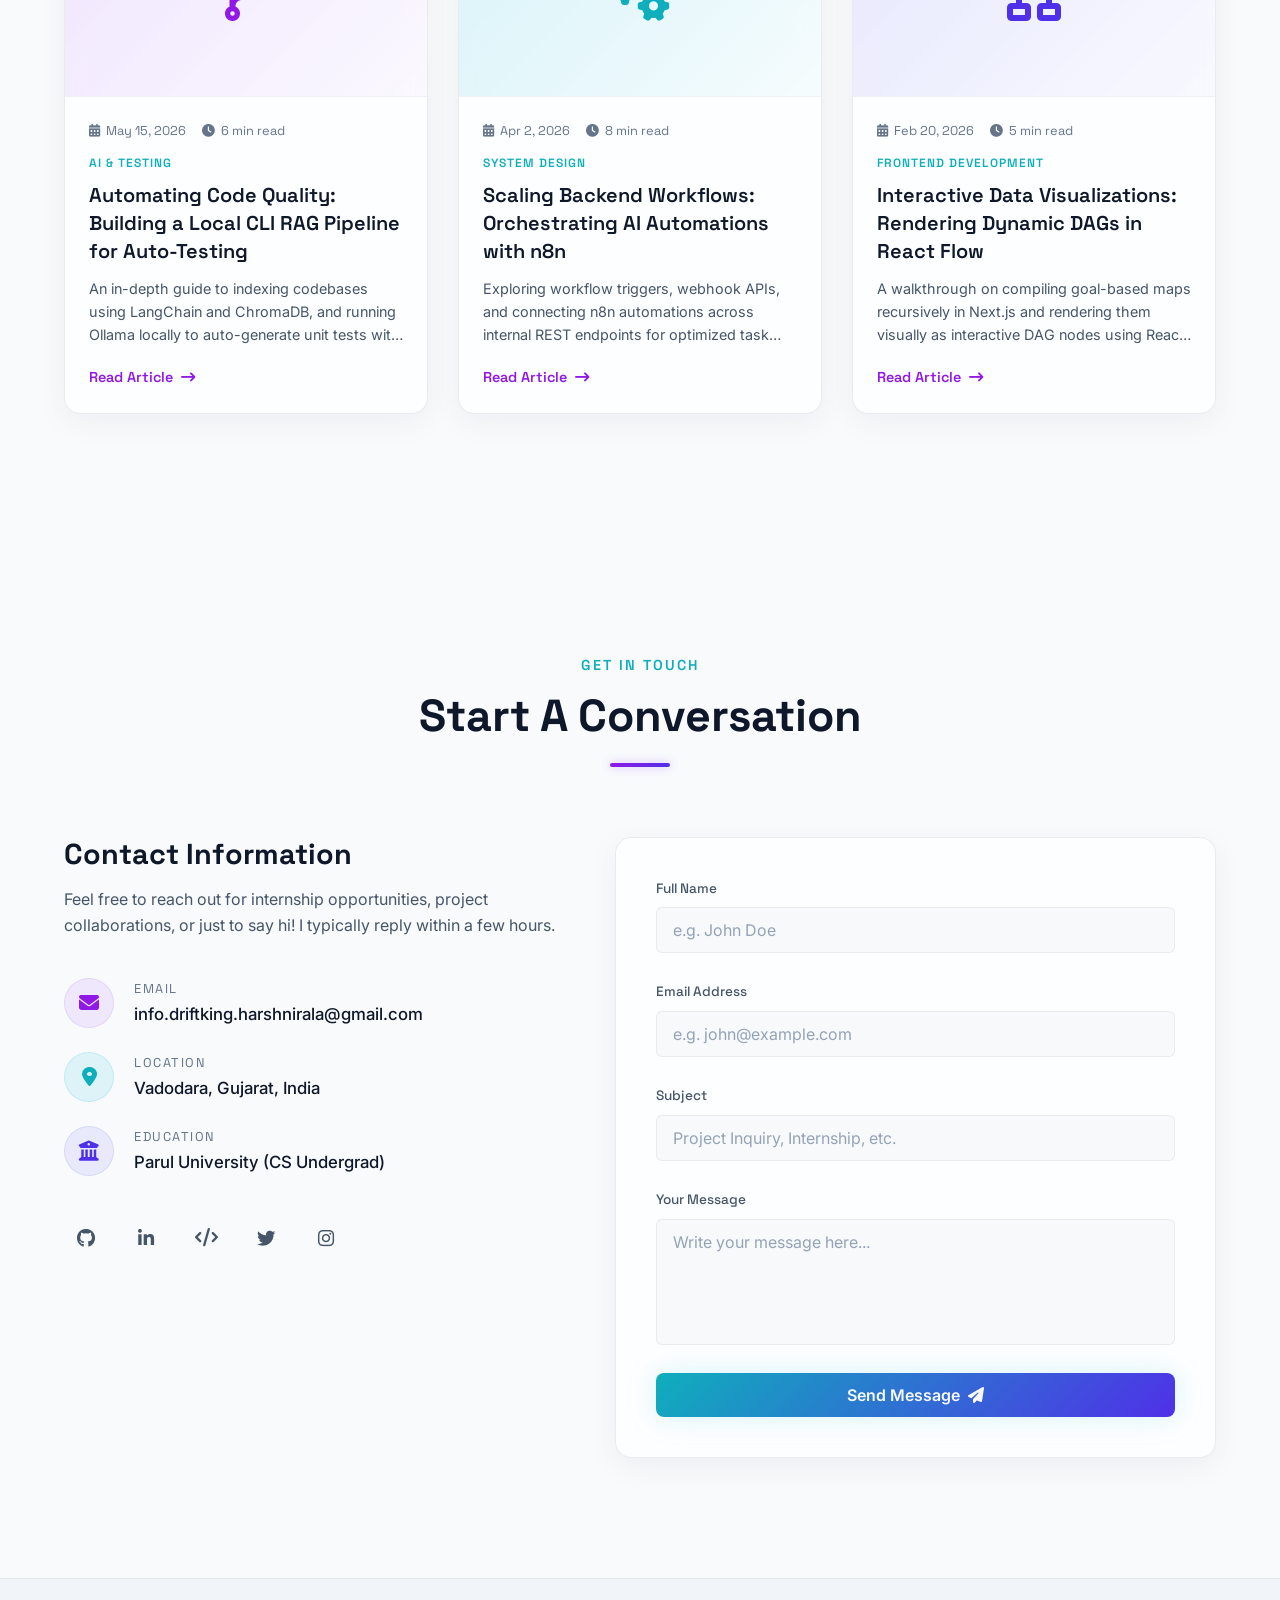
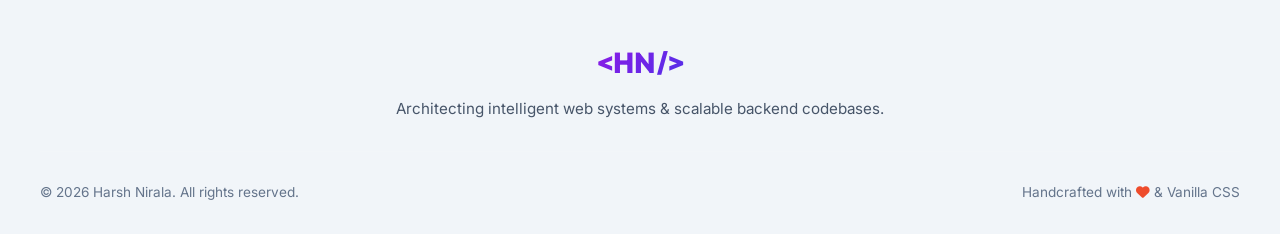
==== commit d0c691bb: "Add Instagram social button and schema link to contact section" ====
--- a/index.html
+++ b/index.html
@@ -33,7 +33,8 @@
         "https://github.com/harshnirala",
         "https://www.linkedin.com/in/harshnirala/",
         "https://leetcode.com/u/0aY5IcfMEq/",
-        "https://twitter.com/harshnirala"
+        "https://twitter.com/harshnirala",
+        "https://www.instagram.com/harshnirala/"
       ],
       "jobTitle": "Full Stack Engineer & AI Developer",
       "worksFor": {
@@ -807,6 +808,9 @@
                             <a href="https://twitter.com/harshnirala" target="_blank" rel="noopener noreferrer" class="social-icon-btn twitter-glow" id="link-twitter" aria-label="Twitter">
                                 <i class="fa-brands fa-twitter"></i>
                             </a>
+                            <a href="https://www.instagram.com/harshnirala/" target="_blank" rel="noopener noreferrer" class="social-icon-btn instagram-glow" id="link-instagram" aria-label="Instagram">
+                                <i class="fa-brands fa-instagram"></i>
+                            </a>
                         </div>
                     </div>
 
--- a/style.css
+++ b/style.css
@@ -356,6 +356,11 @@
     border: none;
 }
 
+.btn:disabled {
+    cursor: not-allowed;
+    opacity: 0.75;
+}
+
 .btn-primary {
     background: var(--gradient-secondary);
     color: var(--bg-main);
@@ -1706,6 +1711,11 @@
 .twitter-glow:hover {
     border-color: #1da1f2;
     box-shadow: 0 0 15px rgba(29, 161, 242, 0.3);
+}
+
+.instagram-glow:hover {
+    border-color: #e1306c;
+    box-shadow: 0 0 15px rgba(225, 48, 108, 0.3);
 }
 
 .contact-form-column {
@@ -2028,6 +2038,17 @@
 .btn-magnetic.is-hovered span,
 .btn-magnetic.is-hovered i {
     transition: none;
+}
+
+/* Force centering and reset transitions when magnetic button is disabled (e.g. during form submission) */
+.btn-magnetic:disabled {
+    transform: none !important;
+    pointer-events: none;
+}
+
+.btn-magnetic:disabled span,
+.btn-magnetic:disabled i {
+    transform: none !important;
 }
 
 /* Card Mouse-Tracking Radial Hover Glow */
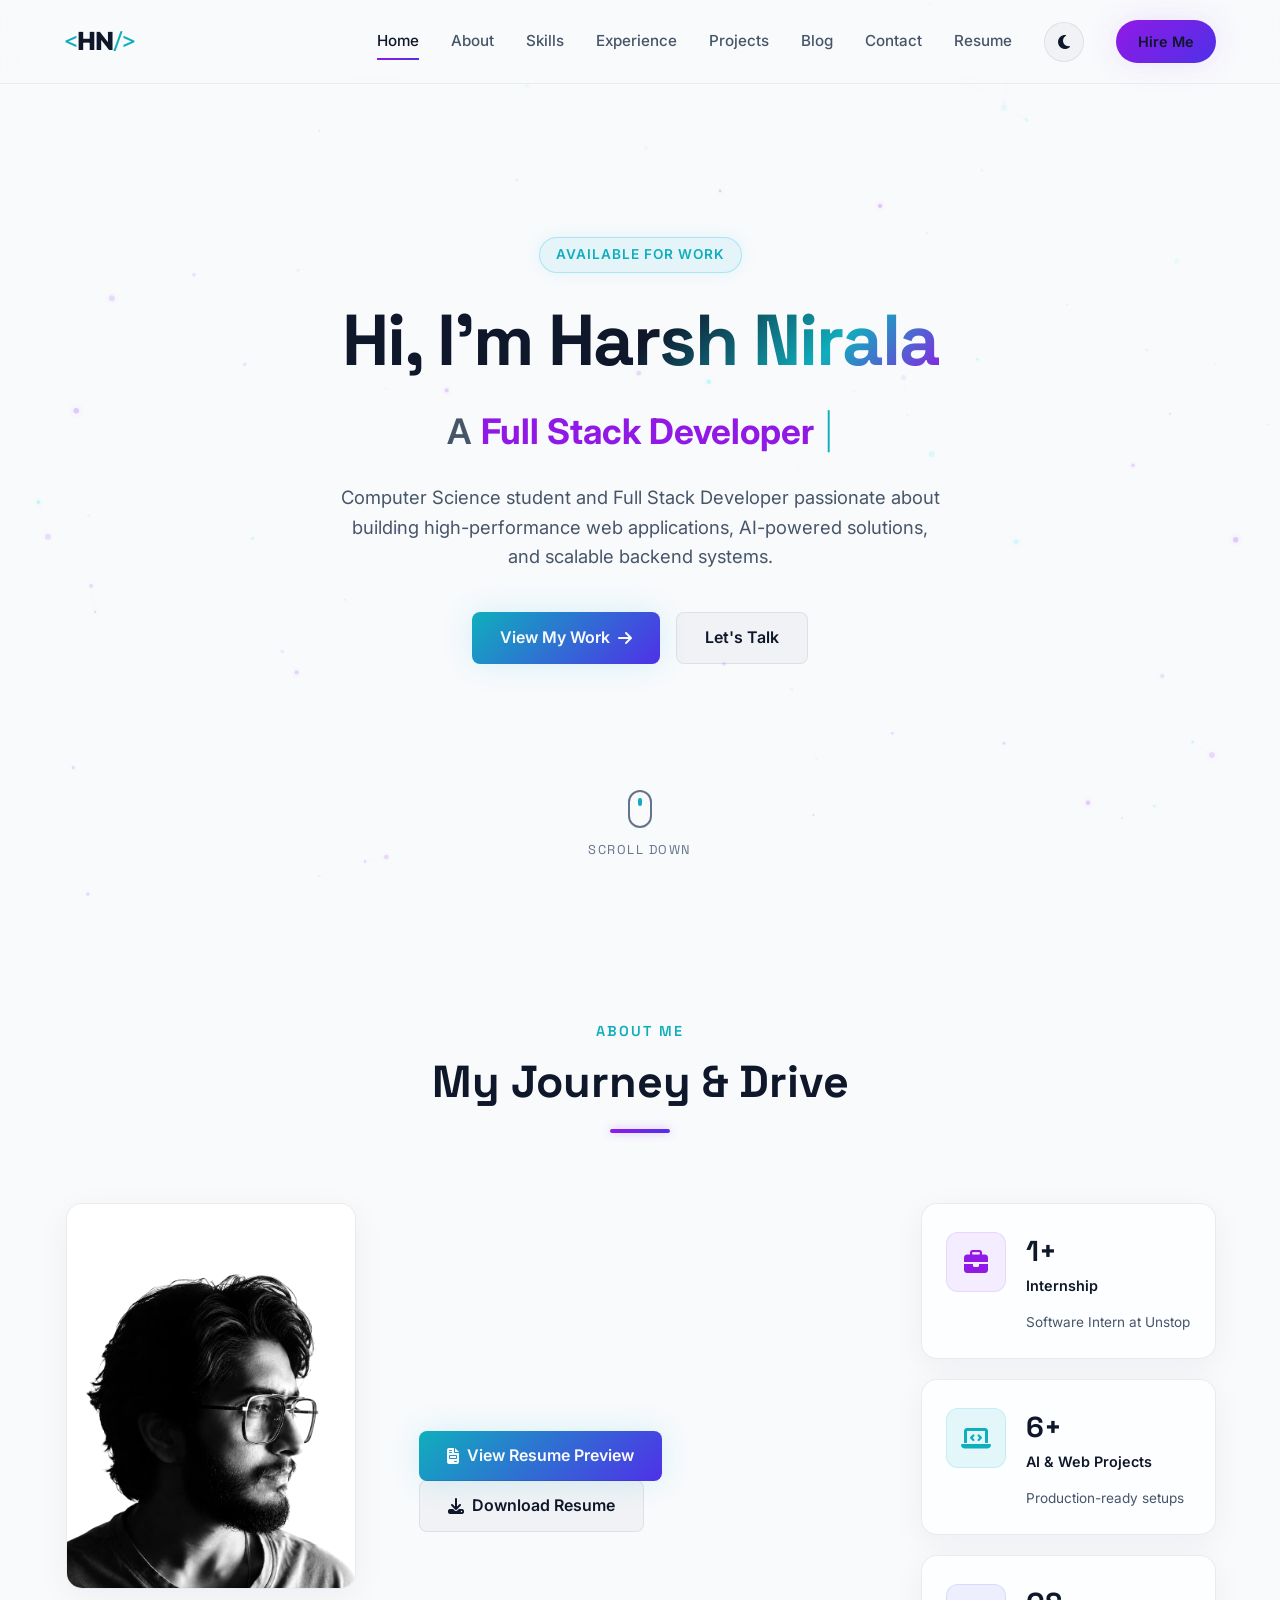
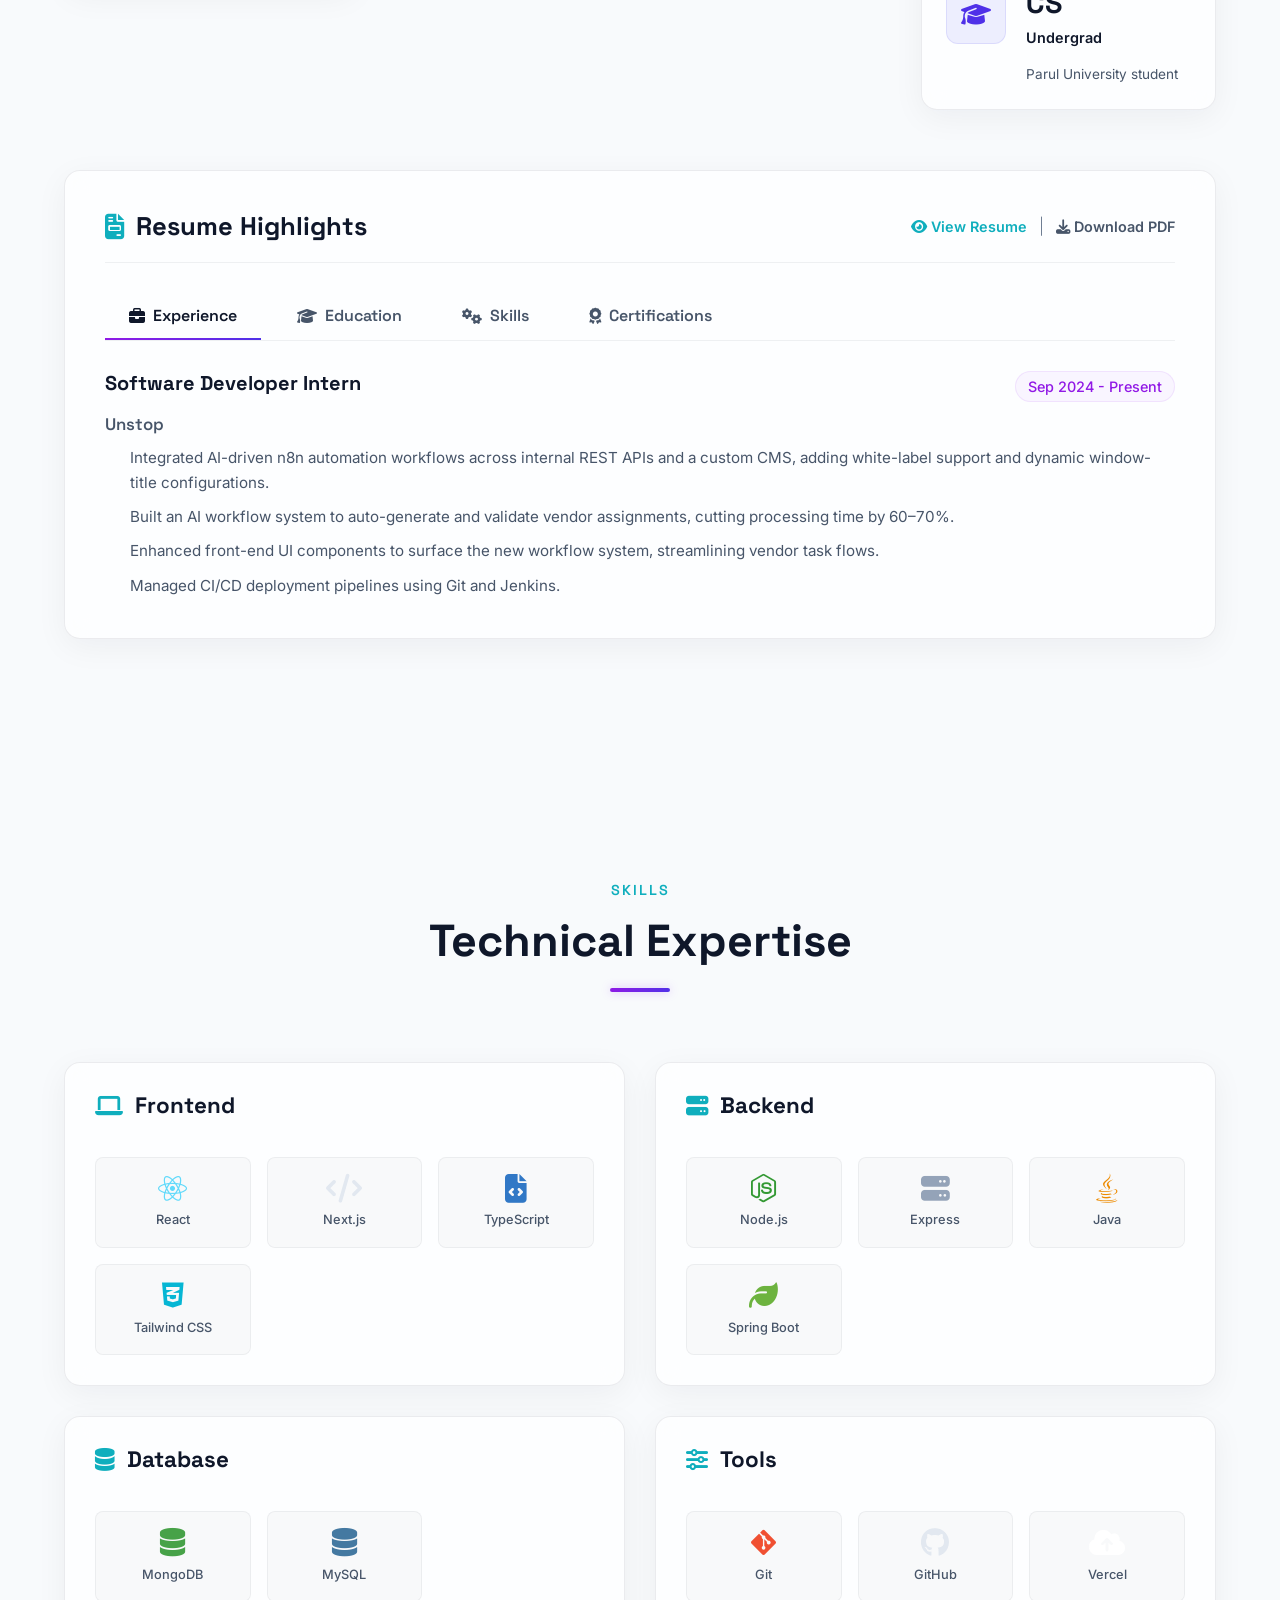
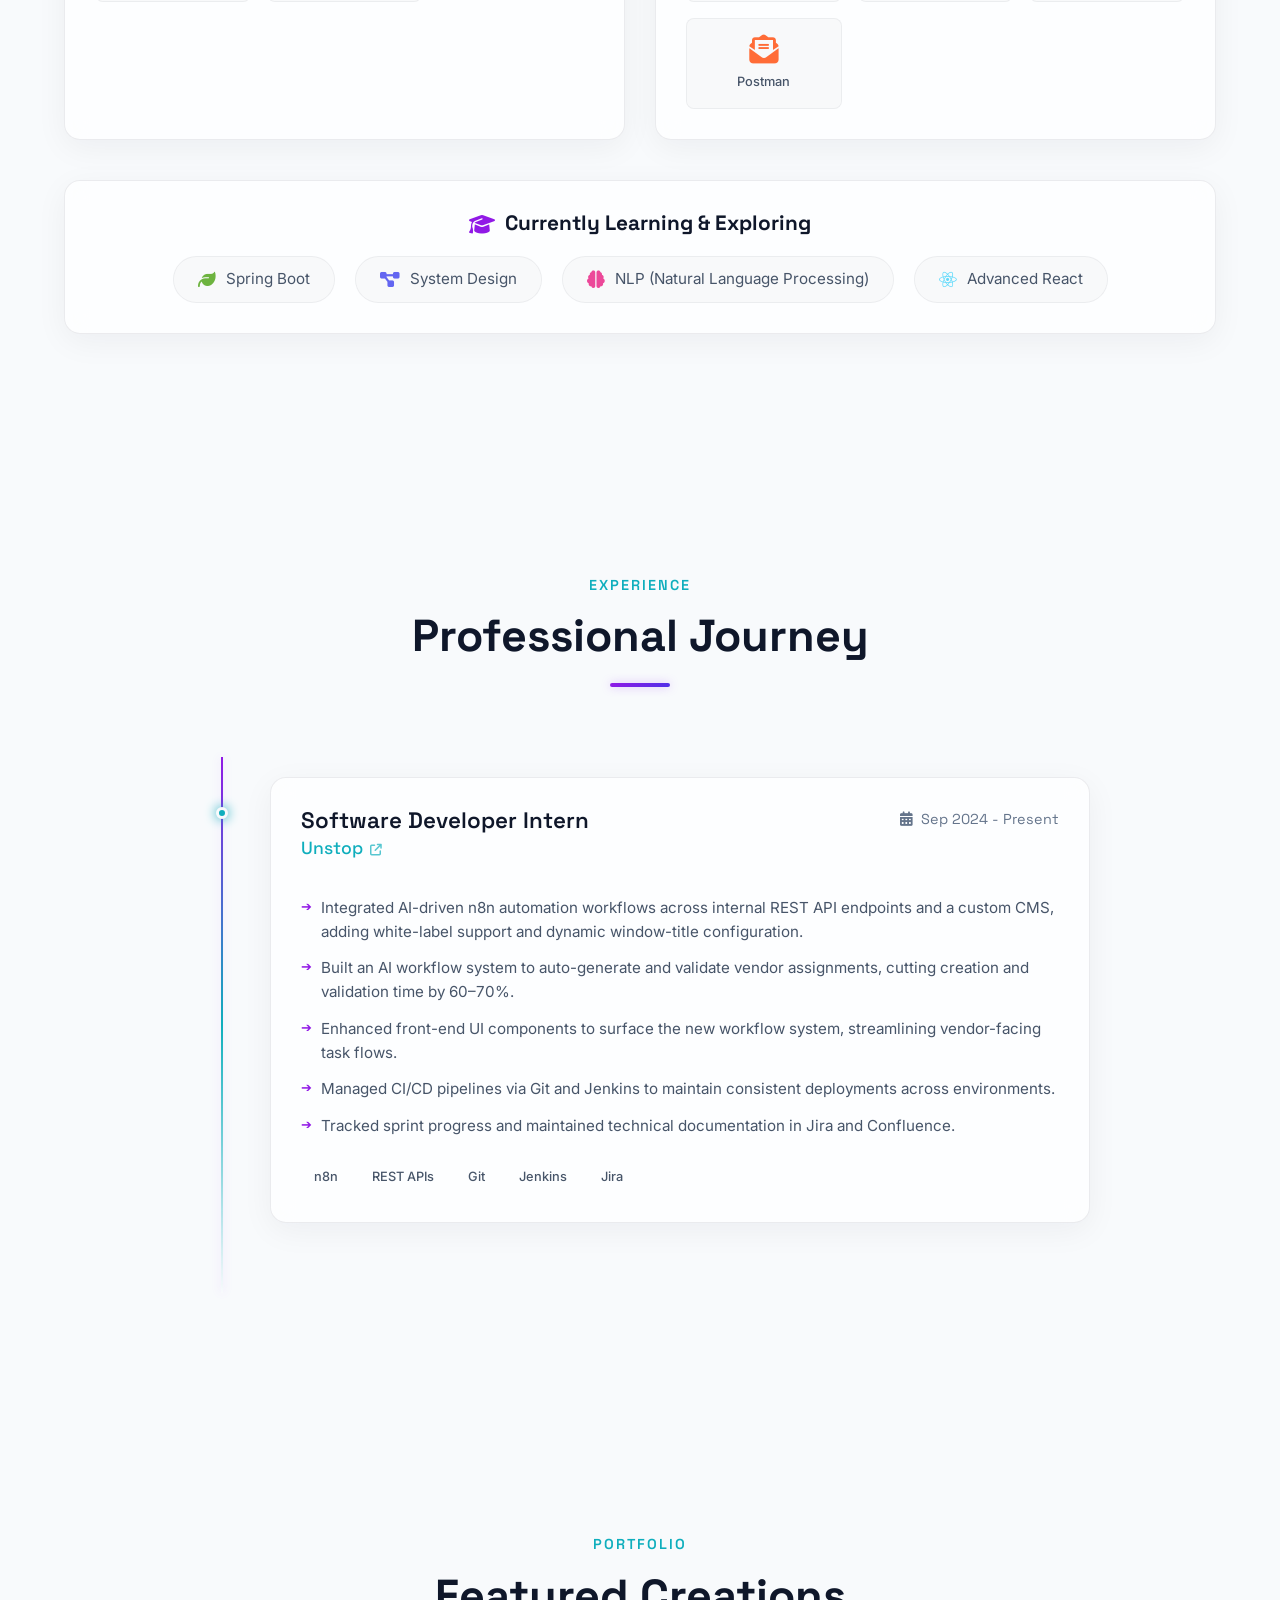
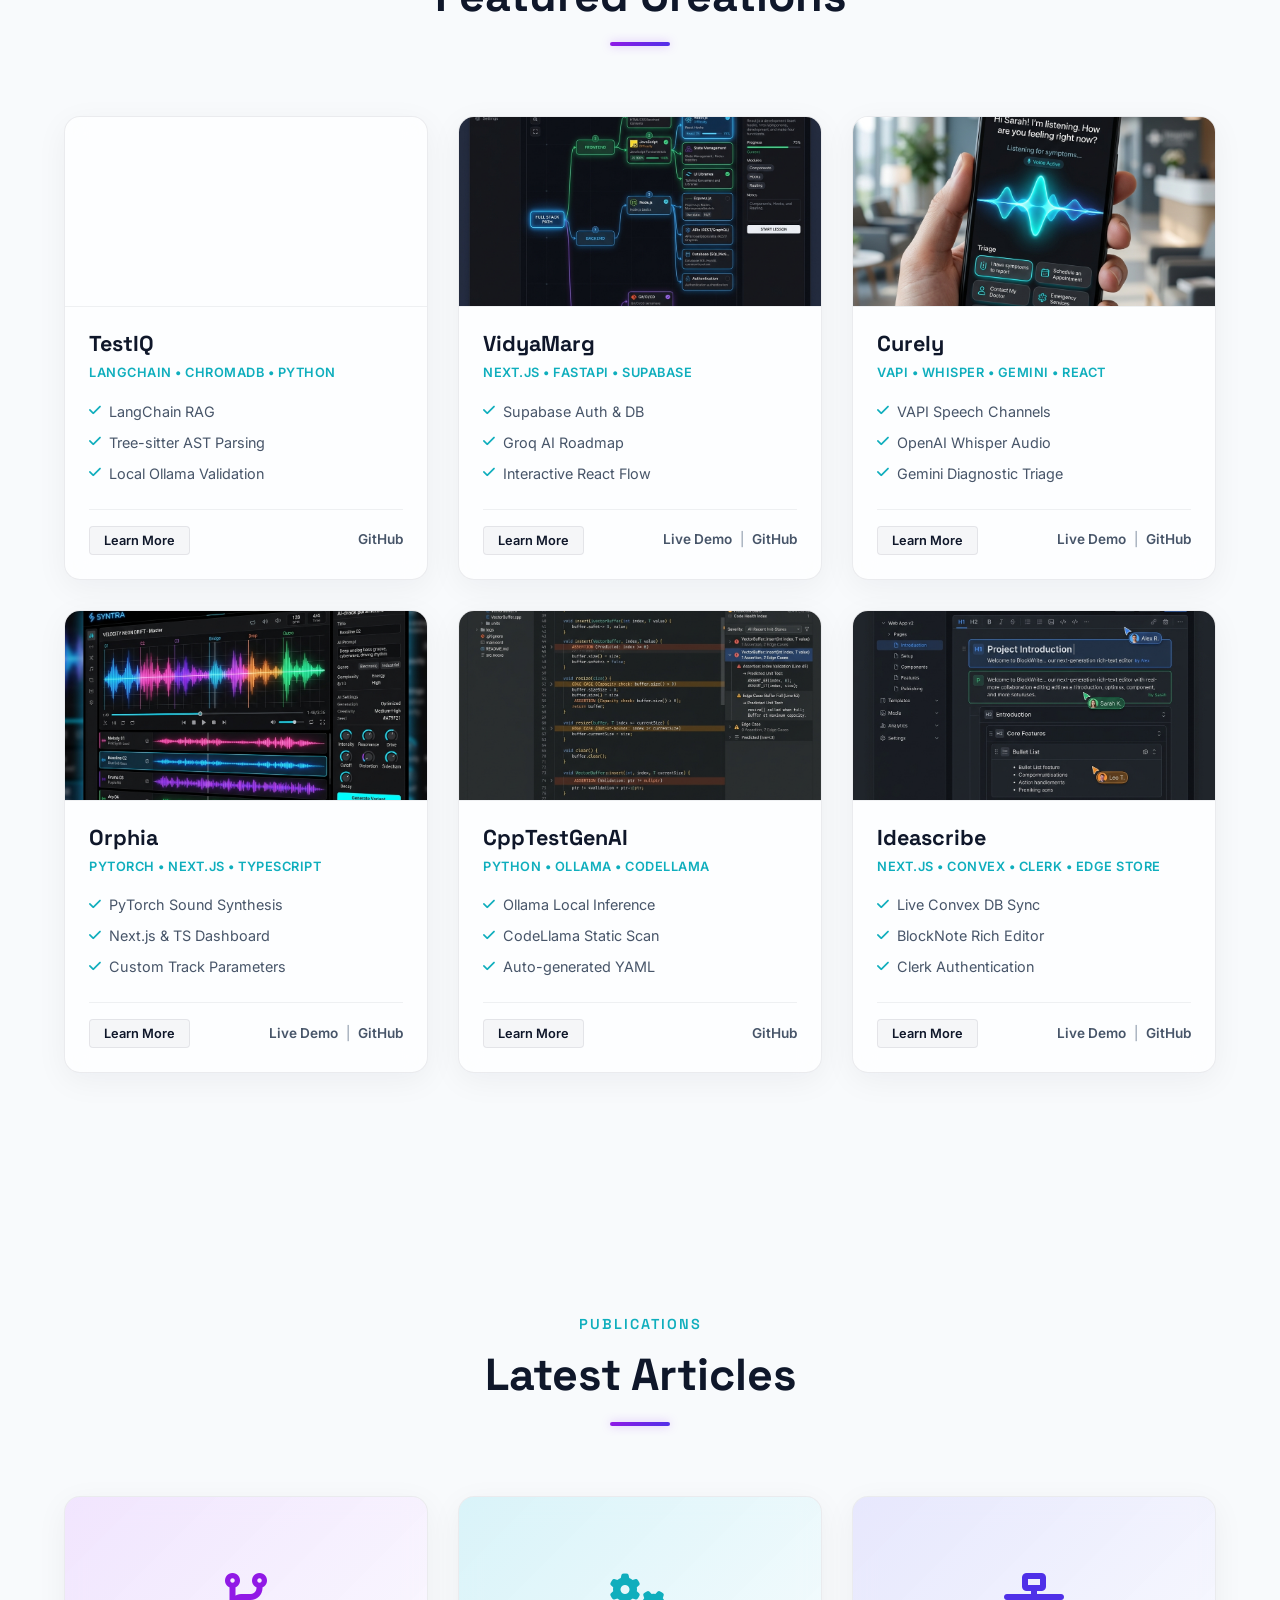
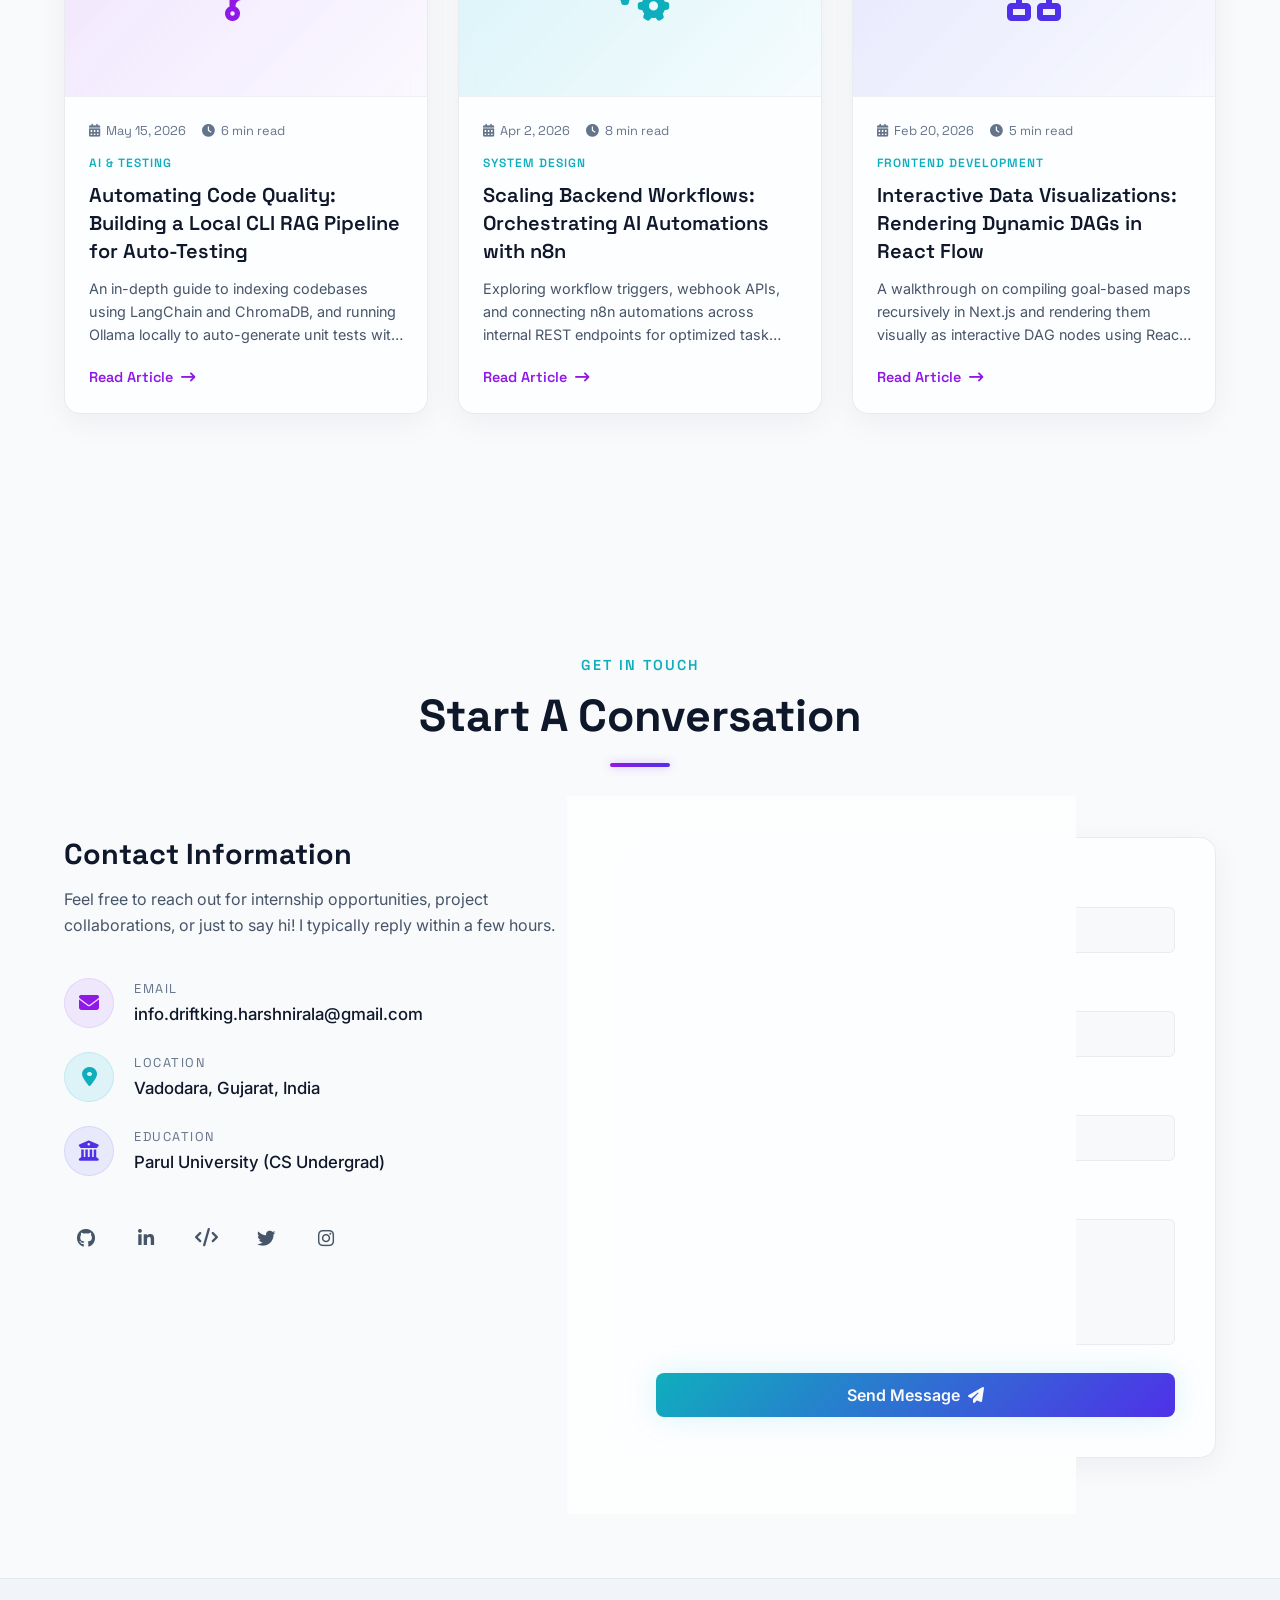
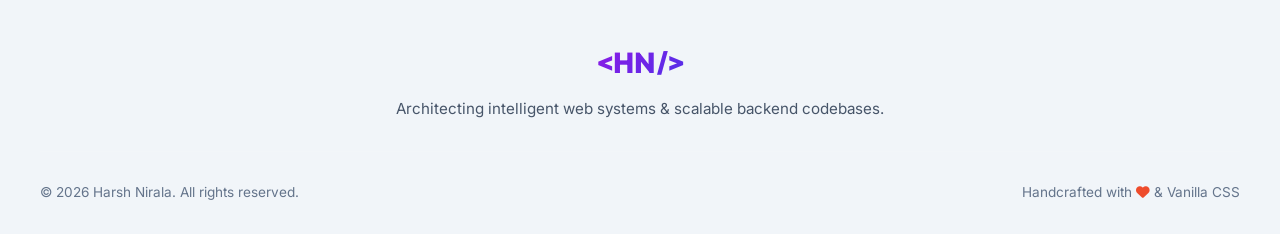
==== commit 1cd464a4: "Update Instagram profile URL to harxh.018" ====
--- a/index.html
+++ b/index.html
@@ -34,7 +34,7 @@
         "https://www.linkedin.com/in/harshnirala/",
         "https://leetcode.com/u/0aY5IcfMEq/",
         "https://twitter.com/harshnirala",
-        "https://www.instagram.com/harshnirala/"
+        "https://www.instagram.com/harxh.018/"
       ],
       "jobTitle": "Full Stack Engineer & AI Developer",
       "worksFor": {
@@ -808,7 +808,7 @@
                             <a href="https://twitter.com/harshnirala" target="_blank" rel="noopener noreferrer" class="social-icon-btn twitter-glow" id="link-twitter" aria-label="Twitter">
                                 <i class="fa-brands fa-twitter"></i>
                             </a>
-                            <a href="https://www.instagram.com/harshnirala/" target="_blank" rel="noopener noreferrer" class="social-icon-btn instagram-glow" id="link-instagram" aria-label="Instagram">
+                            <a href="https://www.instagram.com/harxh.018/" target="_blank" rel="noopener noreferrer" class="social-icon-btn instagram-glow" id="link-instagram" aria-label="Instagram">
                                 <i class="fa-brands fa-instagram"></i>
                             </a>
                         </div>
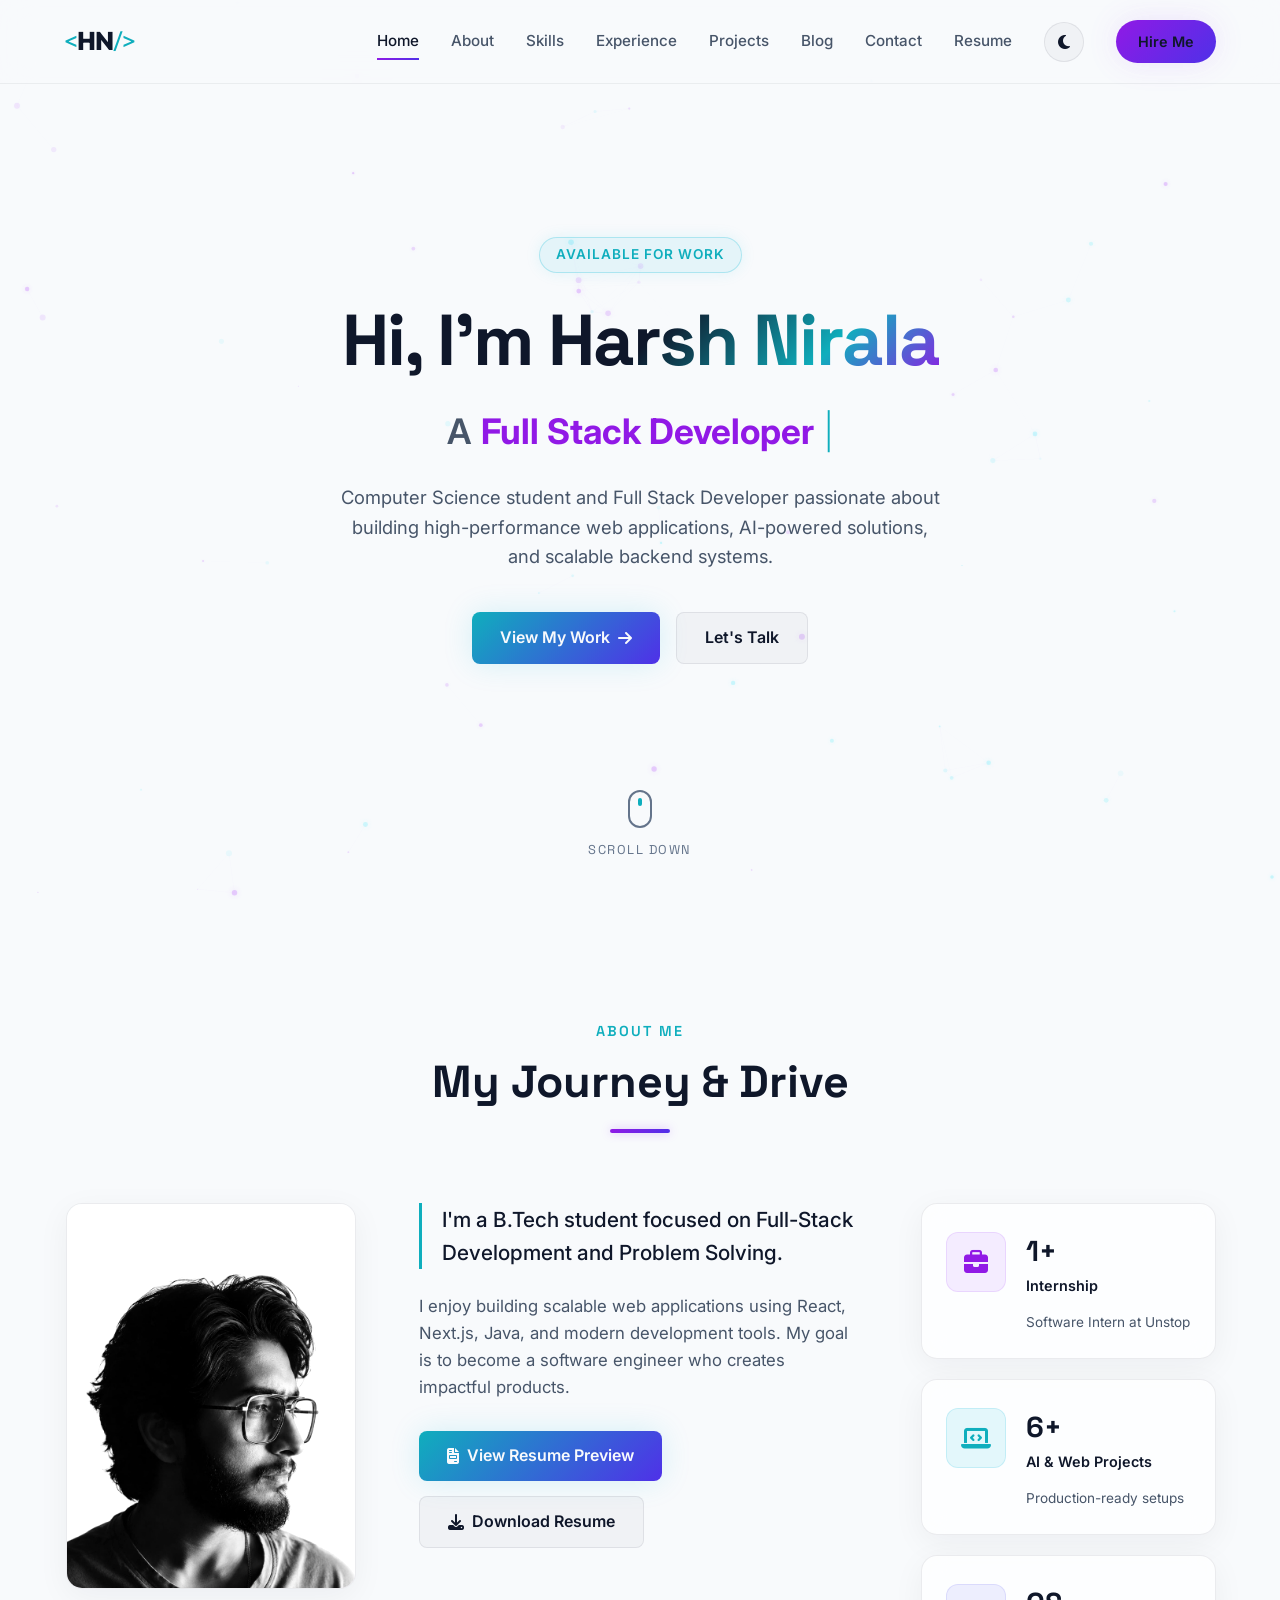
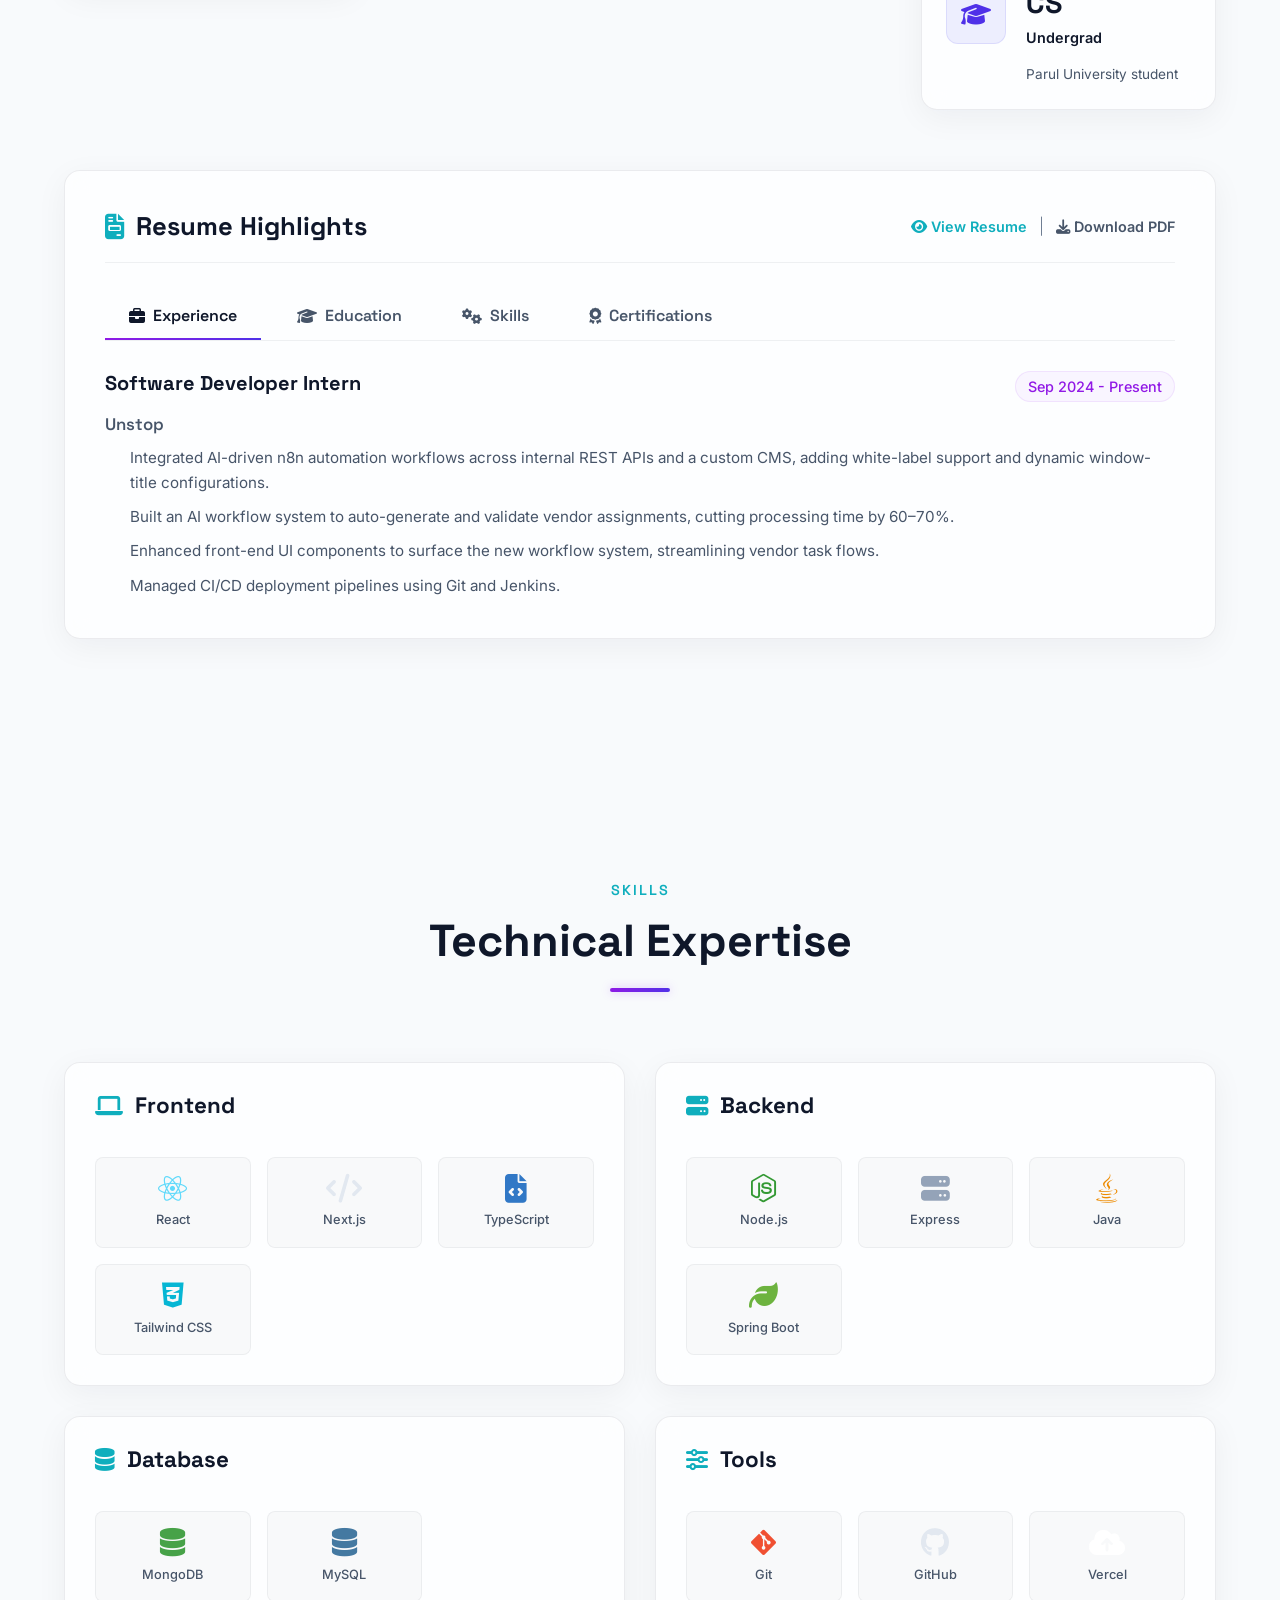
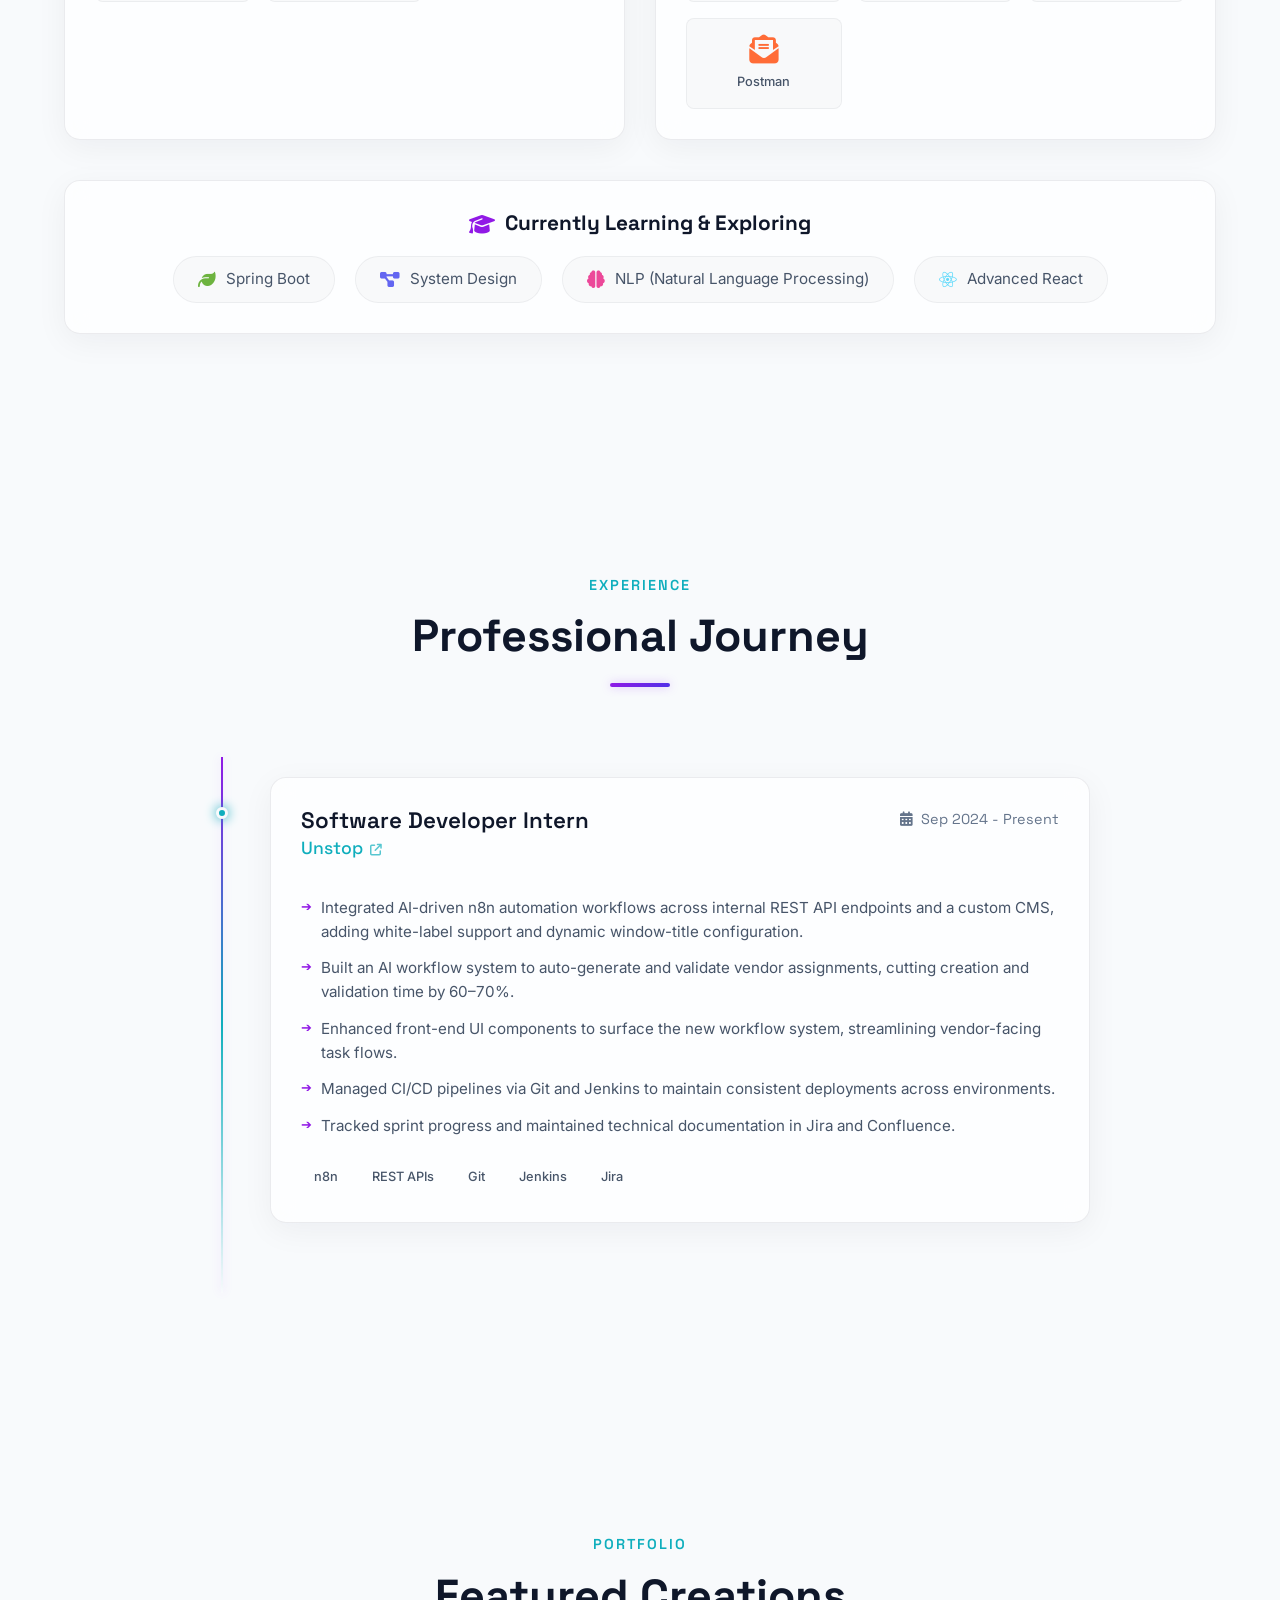
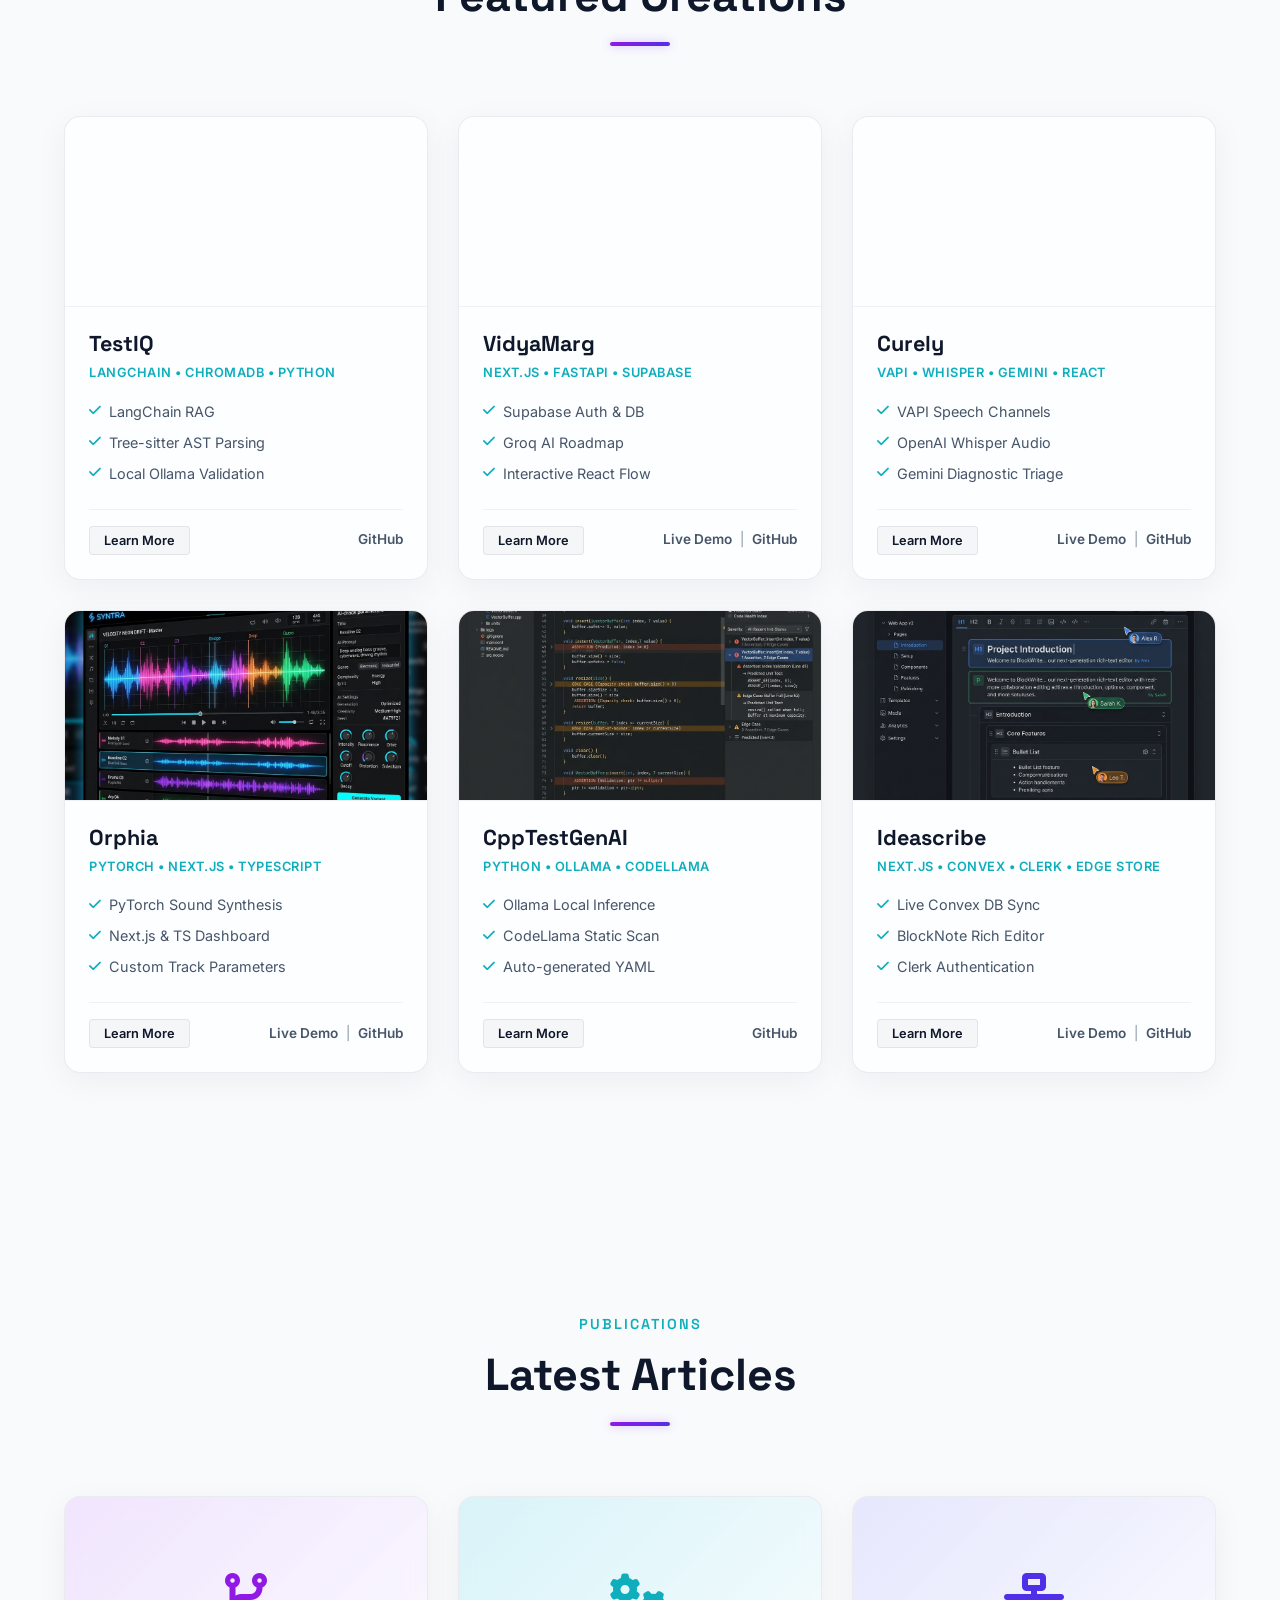
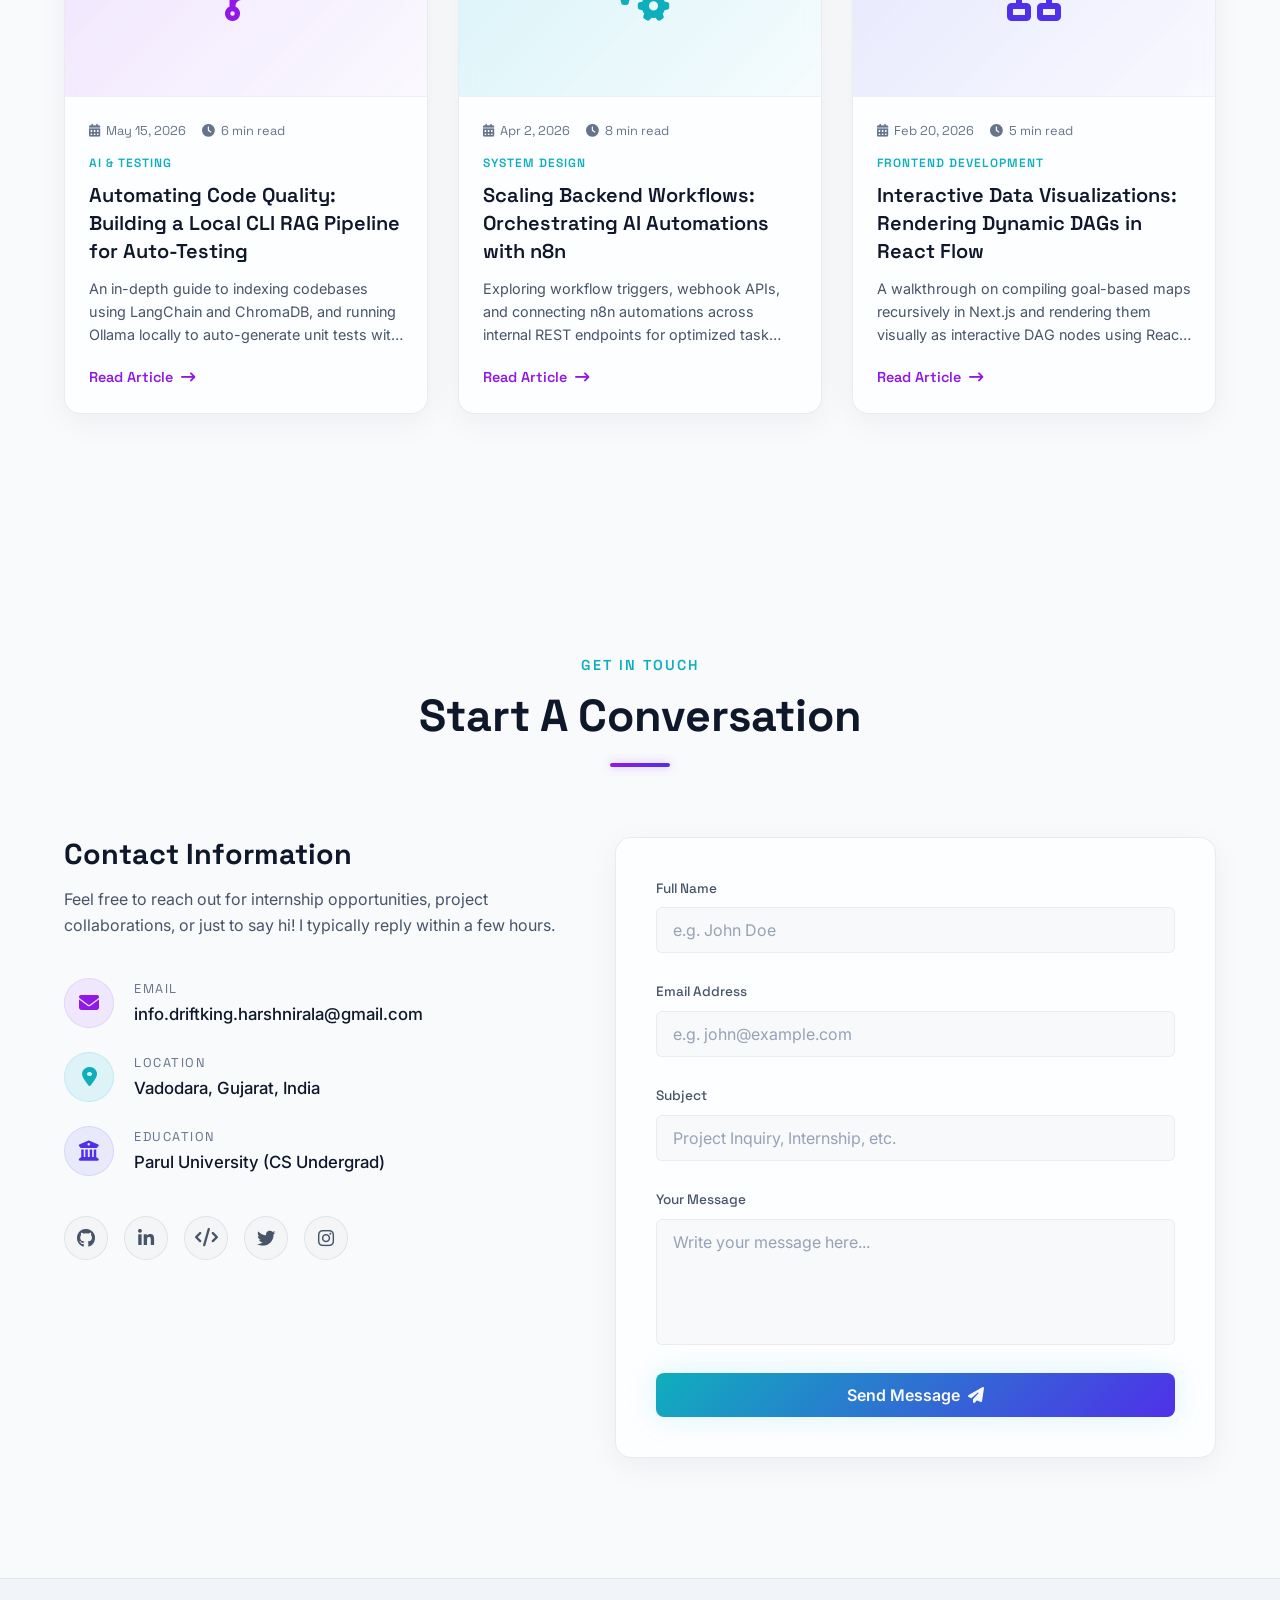
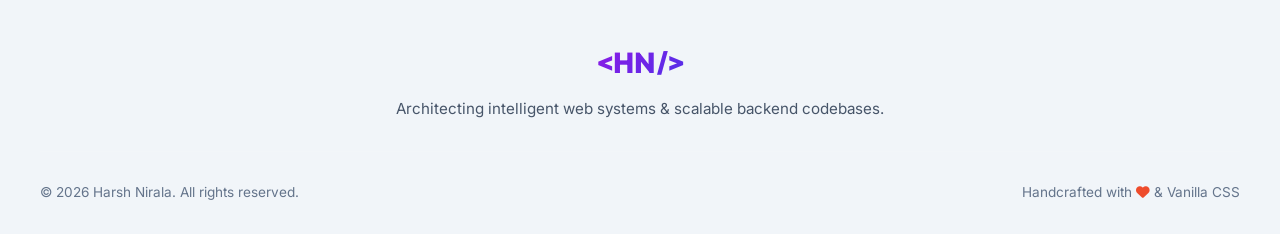
==== commit 84eb29c2: "Configure active Web3Forms access key for contact form submission" ====
--- a/index.html
+++ b/index.html
@@ -818,7 +818,7 @@
                     <div class="contact-form-column glass-panel">
                         <form id="contact-form" class="contact-form">
                             <!-- Web3Forms Access Key (Get a free key from web3forms.com) -->
-                            <input type="hidden" name="access_key" value="YOUR_ACCESS_KEY_HERE">
+                            <input type="hidden" name="access_key" value="dfe2c173-edbc-47f0-9d25-c38be5f173a2">
                             
                             <div class="form-group">
                                 <label for="input-name" class="form-label">Full Name</label>
--- a/style.css
+++ b/style.css
@@ -264,11 +264,26 @@
     font-size: 1.6rem;
     font-weight: 800;
     letter-spacing: -1px;
+    color: var(--text-primary);
+    transition: all 0.4s cubic-bezier(0.25, 0.8, 0.25, 1);
+    text-shadow: 0 0 10px rgba(255, 255, 255, 0.08);
+}
+
+.nav-logo:hover {
+    color: #ffffff;
+    text-shadow: 0 0 15px rgba(168, 85, 247, 0.6), 0 0 30px rgba(168, 85, 247, 0.3);
 }
 
 .logo-bracket {
     color: var(--accent-cyan);
     font-weight: 400;
+    transition: all 0.4s cubic-bezier(0.25, 0.8, 0.25, 1);
+    text-shadow: 0 0 8px rgba(6, 182, 212, 0.25);
+}
+
+.nav-logo:hover .logo-bracket {
+    color: var(--accent-cyan);
+    text-shadow: 0 0 15px var(--accent-cyan), 0 0 30px rgba(6, 182, 212, 0.6);
 }
 
 .nav-menu {
@@ -315,6 +330,7 @@
     font-weight: 600;
     font-size: 0.9rem;
     box-shadow: var(--shadow-purple);
+    transition: all 0.3s cubic-bezier(0.25, 0.8, 0.25, 1);
 }
 
 .nav-cta:hover {
@@ -669,6 +685,13 @@
     margin-bottom: 20px;
 }
 
+.about-ctas {
+    display: flex;
+    gap: 16px;
+    flex-wrap: wrap;
+    margin-top: 30px;
+}
+
 .about-stats-container {
     display: flex;
     flex-direction: column;
@@ -1680,42 +1703,58 @@
     height: 44px;
     border-radius: 50%;
     background: rgba(255, 255, 255, 0.02);
-    border: 1px solid rgba(255, 255, 255, 0.05);
+    border: 1px solid rgba(255, 255, 255, 0.08);
     color: var(--text-secondary);
     display: flex;
     justify-content: center;
     align-items: center;
     font-size: 1.15rem;
+    position: relative;
+    transition: all 0.3s cubic-bezier(0.25, 0.8, 0.25, 1);
 }
 
 .social-icon-btn:hover {
-    transform: translateY(-4px);
-    color: var(--text-primary);
+    transform: translateY(-5px);
 }
 
 .github-glow:hover {
-    border-color: rgba(255, 255, 255, 0.3);
-    box-shadow: 0 0 15px rgba(255, 255, 255, 0.1);
+    color: #ffffff;
+    border-color: #ffffff;
+    background: rgba(255, 255, 255, 0.08);
+    box-shadow: 0 0 20px rgba(255, 255, 255, 0.4), inset 0 0 8px rgba(255, 255, 255, 0.15);
+    text-shadow: 0 0 8px rgba(255, 255, 255, 0.5);
 }
 
 .linkedin-glow:hover {
+    color: #0077b5;
     border-color: #0077b5;
-    box-shadow: 0 0 15px rgba(0, 119, 181, 0.3);
+    background: rgba(0, 119, 181, 0.08);
+    box-shadow: 0 0 20px rgba(0, 119, 181, 0.4), inset 0 0 8px rgba(0, 119, 181, 0.15);
+    text-shadow: 0 0 8px rgba(0, 119, 181, 0.5);
 }
 
 .leetcode-glow:hover {
+    color: #ffa116;
     border-color: #ffa116;
-    box-shadow: 0 0 15px rgba(255, 161, 22, 0.3);
+    background: rgba(255, 161, 22, 0.08);
+    box-shadow: 0 0 20px rgba(255, 161, 22, 0.4), inset 0 0 8px rgba(255, 161, 22, 0.15);
+    text-shadow: 0 0 8px rgba(255, 161, 22, 0.5);
 }
 
 .twitter-glow:hover {
+    color: #1da1f2;
     border-color: #1da1f2;
-    box-shadow: 0 0 15px rgba(29, 161, 242, 0.3);
+    background: rgba(29, 161, 242, 0.08);
+    box-shadow: 0 0 20px rgba(29, 161, 242, 0.4), inset 0 0 8px rgba(29, 161, 242, 0.15);
+    text-shadow: 0 0 8px rgba(29, 161, 242, 0.5);
 }
 
 .instagram-glow:hover {
+    color: #e1306c;
     border-color: #e1306c;
-    box-shadow: 0 0 15px rgba(225, 48, 108, 0.3);
+    background: rgba(225, 48, 108, 0.08);
+    box-shadow: 0 0 20px rgba(225, 48, 108, 0.4), inset 0 0 8px rgba(225, 48, 108, 0.15);
+    text-shadow: 0 0 8px rgba(225, 48, 108, 0.5);
 }
 
 .contact-form-column {
@@ -2266,6 +2305,15 @@
         flex-direction: column;
         text-align: center;
     }
+    
+    .about-ctas {
+        flex-direction: column;
+        width: 100%;
+    }
+    
+    .about-ctas .btn {
+        width: 100%;
+    }
 }
 
 @media (max-width: 480px) {
@@ -2286,7 +2334,8 @@
         width: 100%;
     }
     
-    .btn {
+    .hero-ctas .btn,
+    .contact-form .btn {
         width: 100%;
     }
 }
@@ -2338,10 +2387,22 @@
 
 [data-theme="light"] .nav-logo {
     color: #0f172a;
+    text-shadow: none;
+}
+
+[data-theme="light"] .nav-logo:hover {
+    color: #0f172a;
+    text-shadow: 0 0 15px rgba(168, 85, 247, 0.35);
 }
 
 [data-theme="light"] .logo-bracket {
     color: var(--accent-cyan);
+    text-shadow: none;
+}
+
+[data-theme="light"] .nav-logo:hover .logo-bracket {
+    color: var(--accent-cyan);
+    text-shadow: 0 0 12px rgba(6, 182, 212, 0.5);
 }
 
 [data-theme="light"] .btn-secondary {
@@ -2723,3 +2784,33 @@
 [data-theme="light"] .article-post-body p code {
     background: rgba(15, 23, 42, 0.05);
 }
+
+/* Light Theme Overrides for Social Icons & Glows */
+[data-theme="light"] .social-icon-btn {
+    background: rgba(15, 23, 42, 0.02);
+    border-color: rgba(15, 23, 42, 0.08);
+}
+
+[data-theme="light"] .github-glow:hover {
+    color: #0f172a;
+    border-color: #0f172a;
+    background: rgba(15, 23, 42, 0.06);
+    box-shadow: 0 0 20px rgba(15, 23, 42, 0.25), inset 0 0 8px rgba(15, 23, 42, 0.1);
+    text-shadow: 0 0 8px rgba(15, 23, 42, 0.3);
+}
+
+[data-theme="light"] .linkedin-glow:hover {
+    box-shadow: 0 0 20px rgba(0, 119, 181, 0.25), inset 0 0 8px rgba(0, 119, 181, 0.1);
+}
+
+[data-theme="light"] .leetcode-glow:hover {
+    box-shadow: 0 0 20px rgba(255, 161, 22, 0.25), inset 0 0 8px rgba(255, 161, 22, 0.1);
+}
+
+[data-theme="light"] .twitter-glow:hover {
+    box-shadow: 0 0 20px rgba(29, 161, 242, 0.25), inset 0 0 8px rgba(29, 161, 242, 0.1);
+}
+
+[data-theme="light"] .instagram-glow:hover {
+    box-shadow: 0 0 20px rgba(225, 48, 108, 0.25), inset 0 0 8px rgba(225, 48, 108, 0.1);
+}
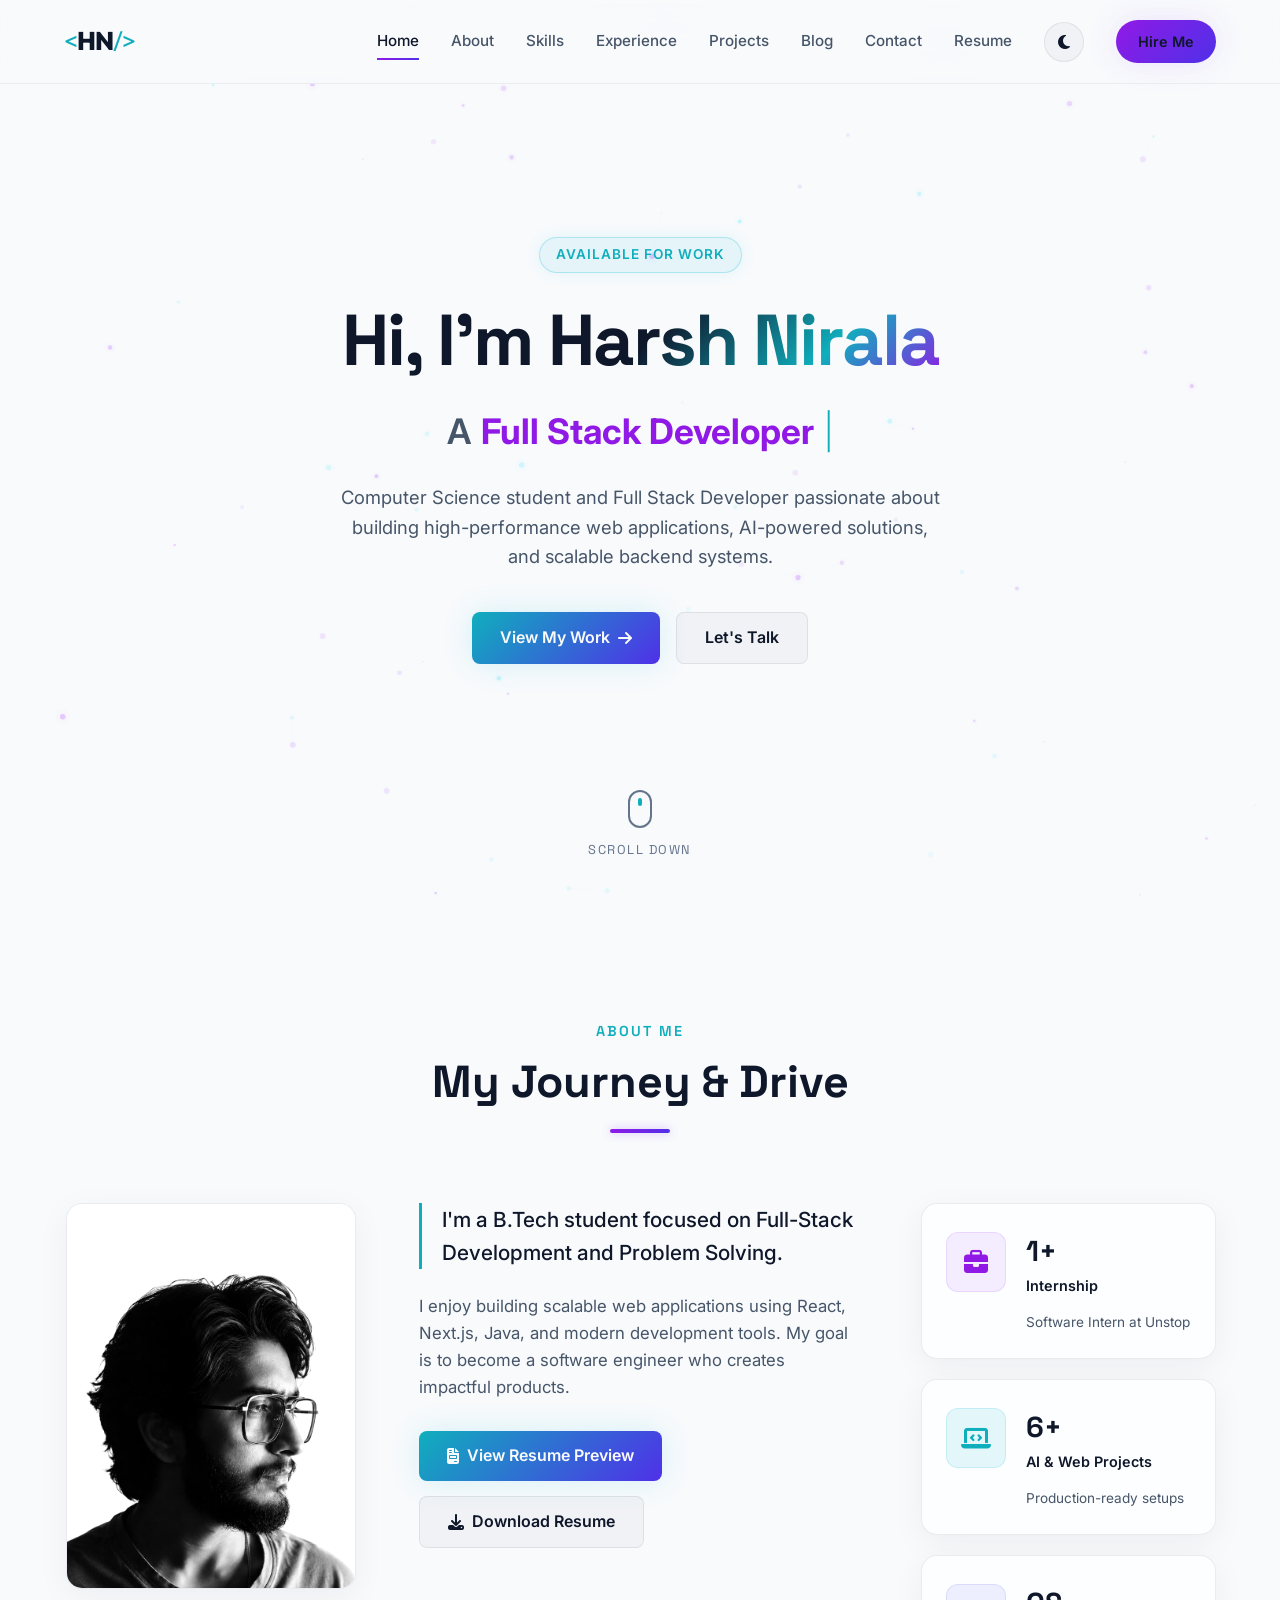
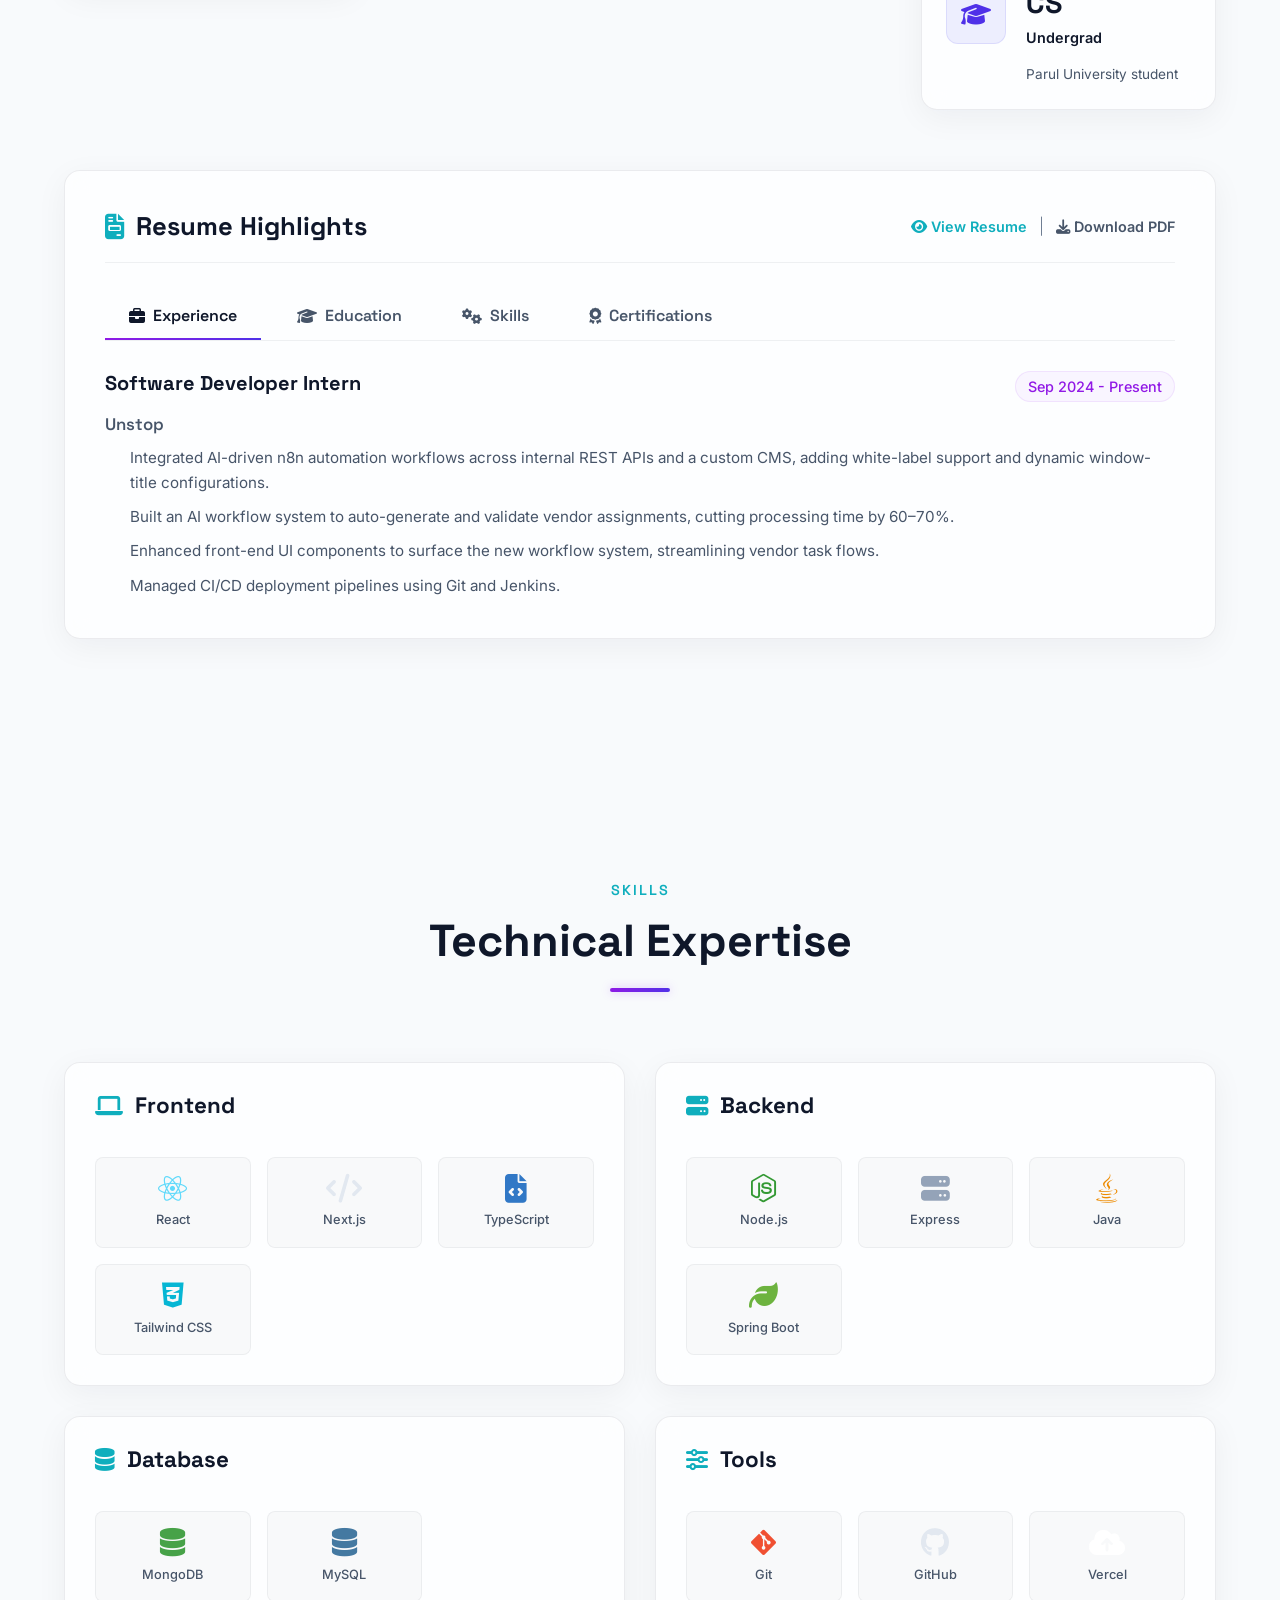
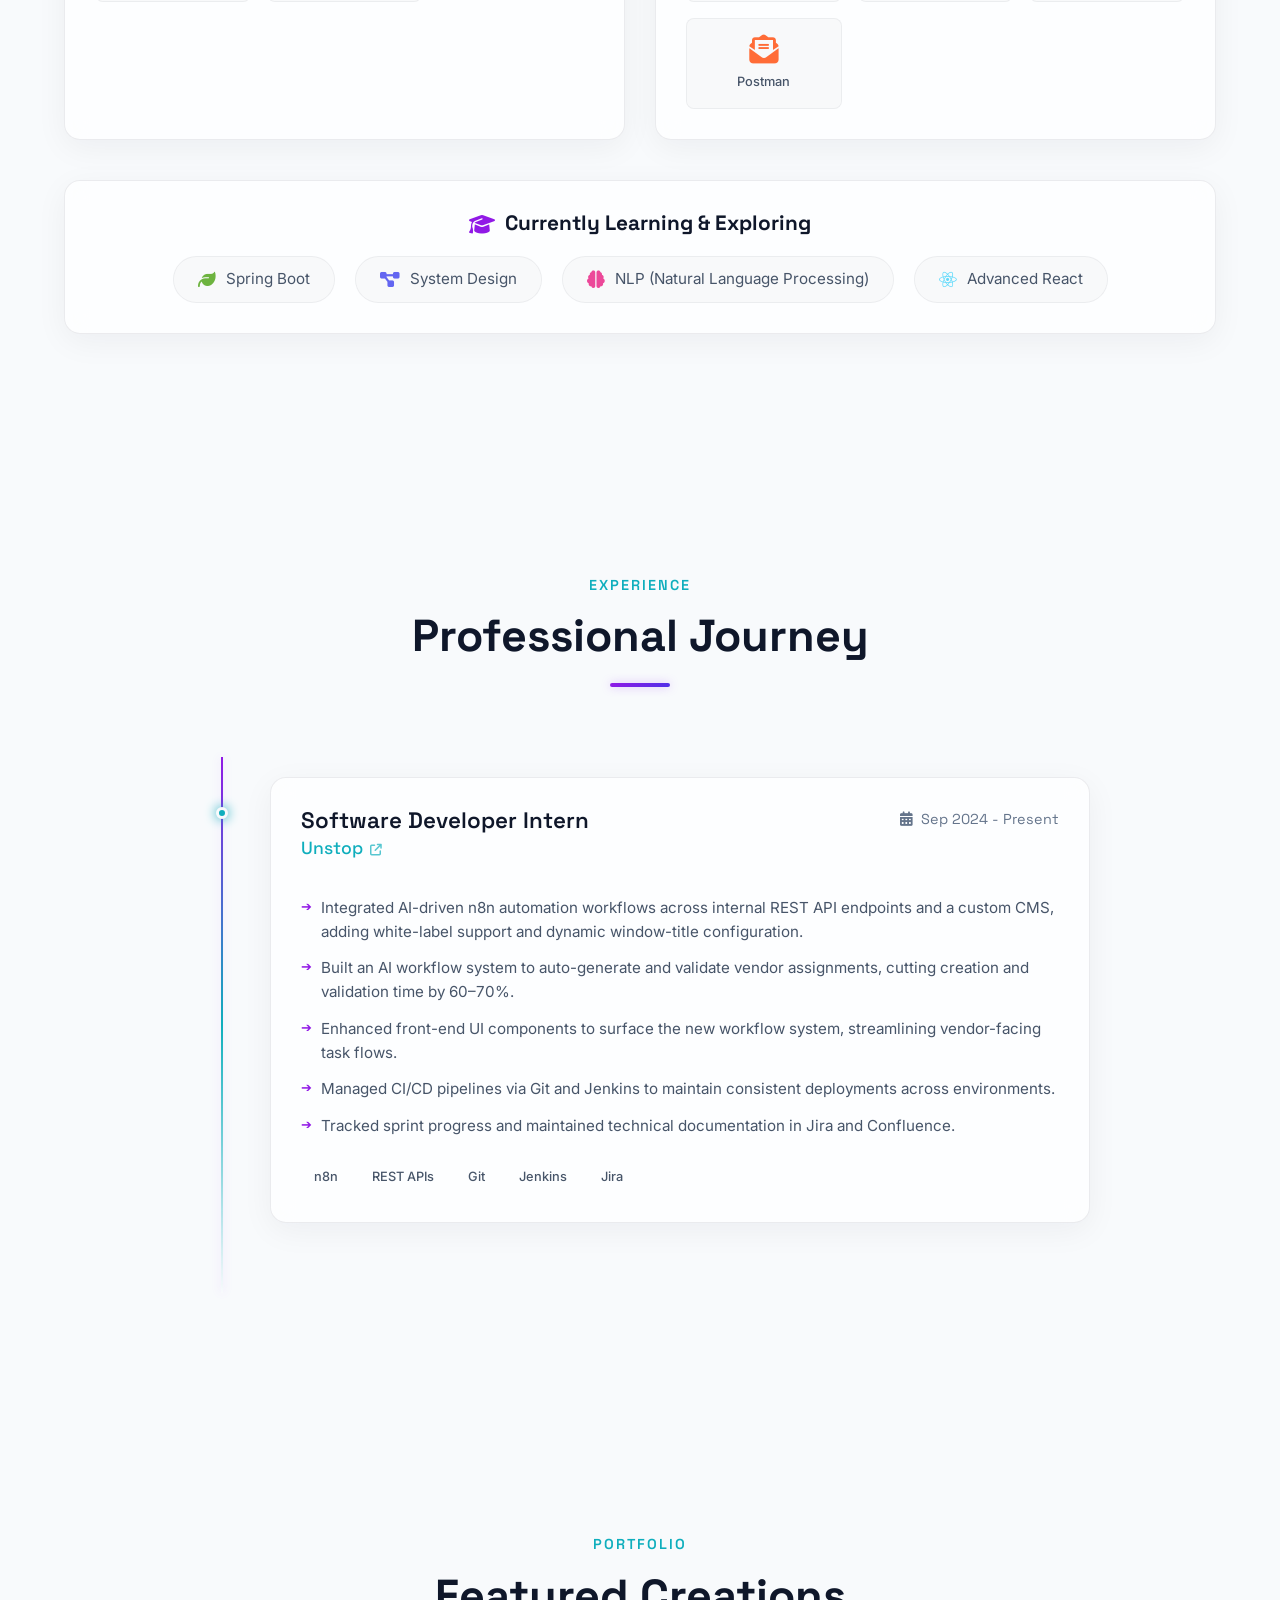
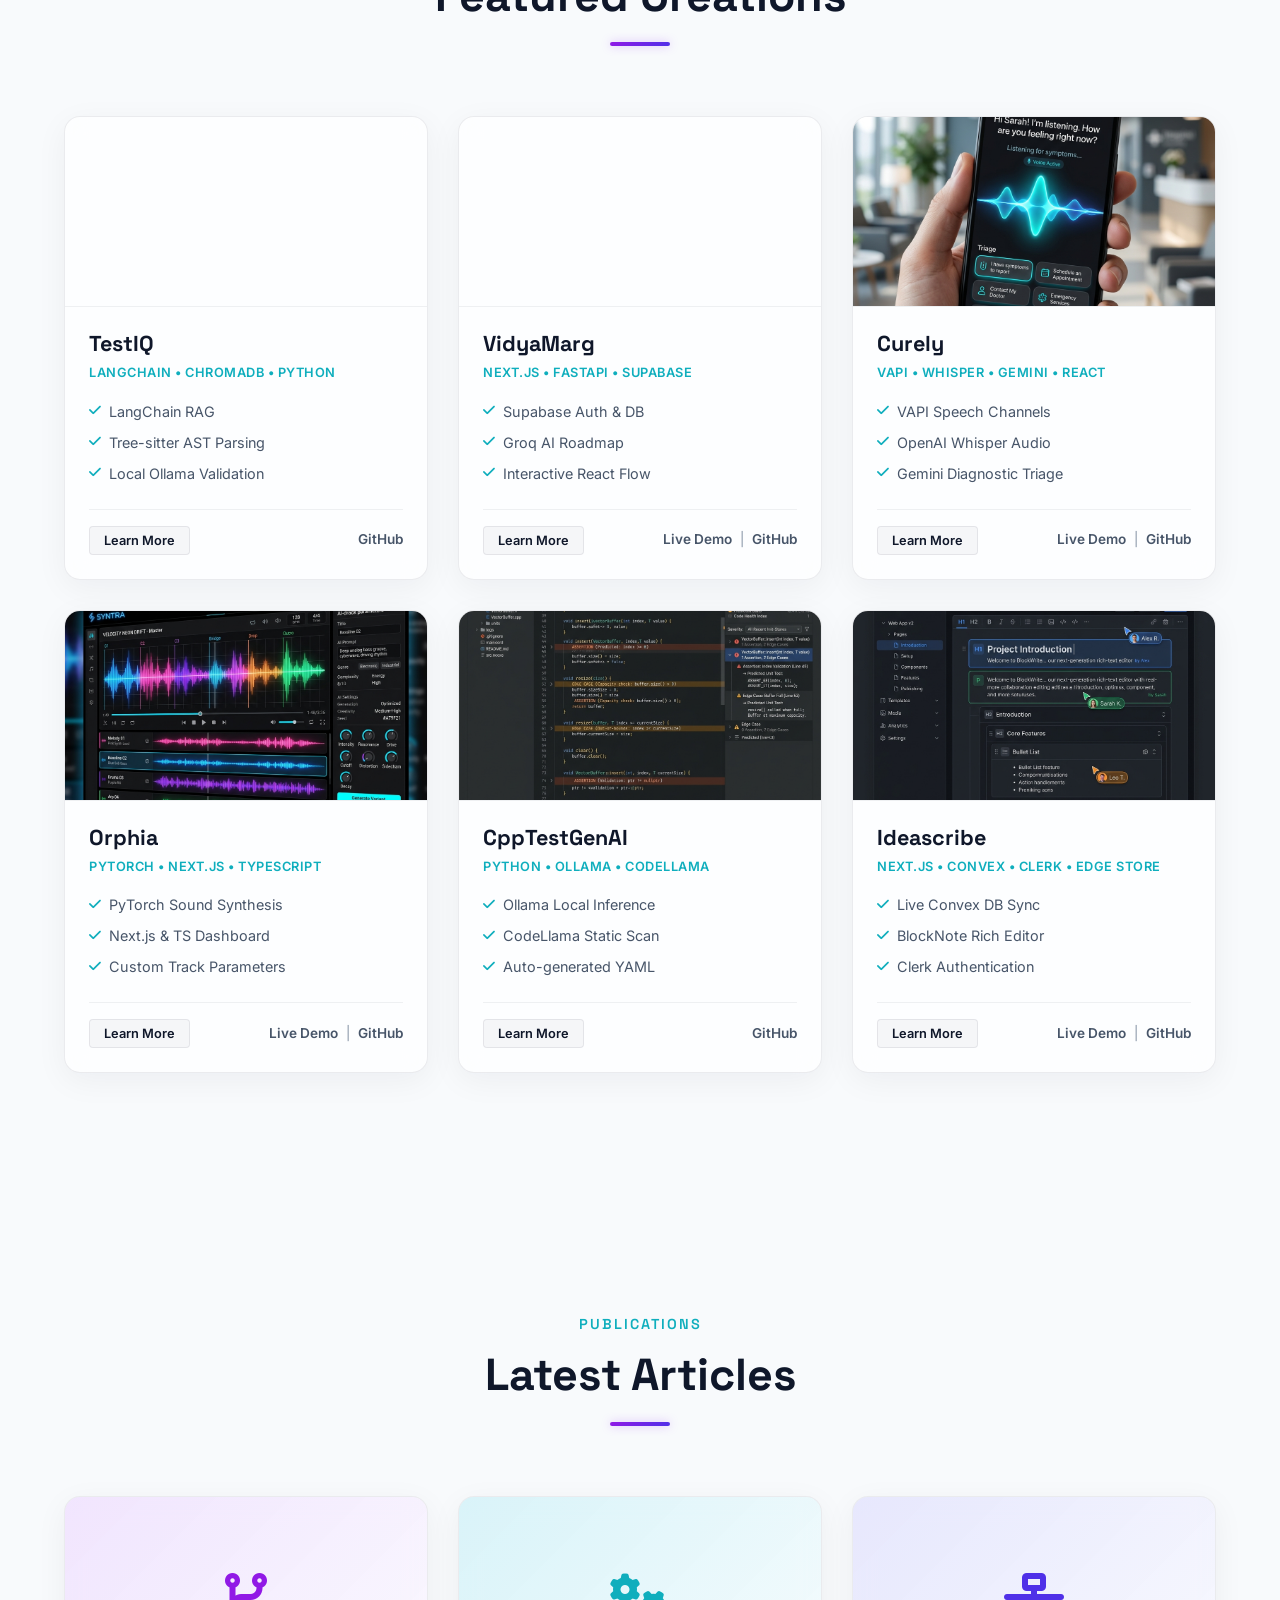
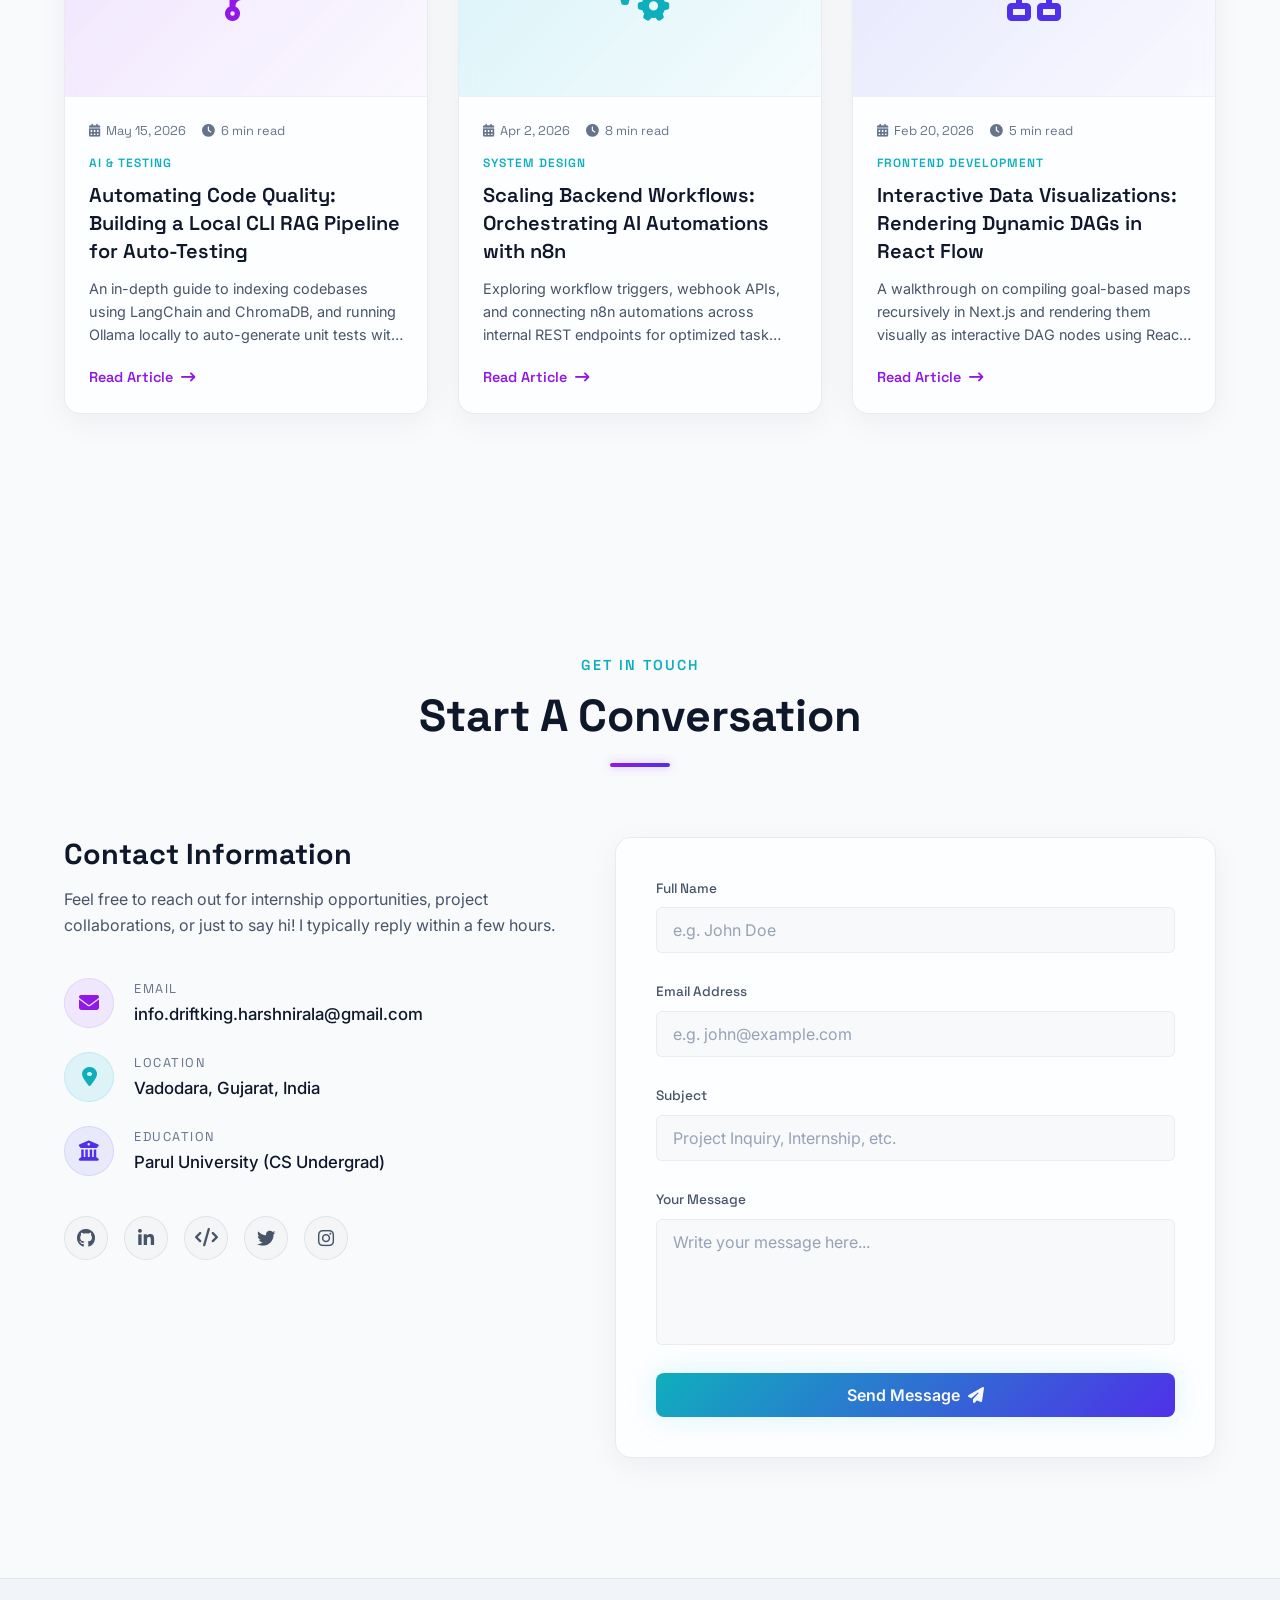
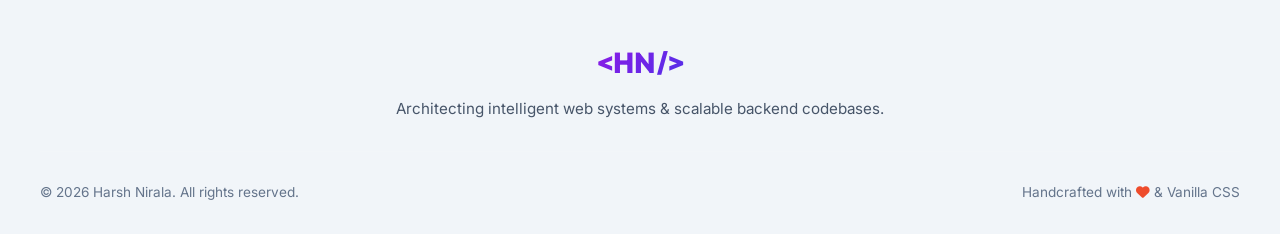
==== commit f4ee6d9d: "Add honey pot spam protection and custom email subject prefixing to contact form" ====
--- a/index.html
+++ b/index.html
@@ -819,6 +819,8 @@
                         <form id="contact-form" class="contact-form">
                             <!-- Web3Forms Access Key (Get a free key from web3forms.com) -->
                             <input type="hidden" name="access_key" value="dfe2c173-edbc-47f0-9d25-c38be5f173a2">
+                            <!-- honey pot spam protection -->
+                            <input type="checkbox" name="botcheck" style="display: none;">
                             
                             <div class="form-group">
                                 <label for="input-name" class="form-label">Full Name</label>
--- a/style.css
+++ b/style.css
@@ -334,8 +334,7 @@
 }
 
 .nav-cta:hover {
-    transform: translateY(-2px);
-    box-shadow: 0 5px 25px rgba(168, 85, 247, 0.4);
+    opacity: 0.9;
 }
 
 .mobile-toggle {
@@ -384,8 +383,7 @@
 }
 
 .btn-primary:hover {
-    transform: translateY(-3px);
-    box-shadow: 0 8px 30px rgba(6, 182, 212, 0.45);
+    opacity: 0.95;
 }
 
 .btn-secondary {
@@ -396,7 +394,6 @@
 
 .btn-secondary:hover {
     background: rgba(255, 255, 255, 0.08);
-    transform: translateY(-3px);
     border-color: var(--accent-cyan);
 }
 
@@ -1456,7 +1453,6 @@
     background: var(--gradient-primary);
     color: var(--text-primary);
     border-color: transparent;
-    box-shadow: 0 4px 15px rgba(168, 85, 247, 0.25);
 }
 
 .project-card-links {
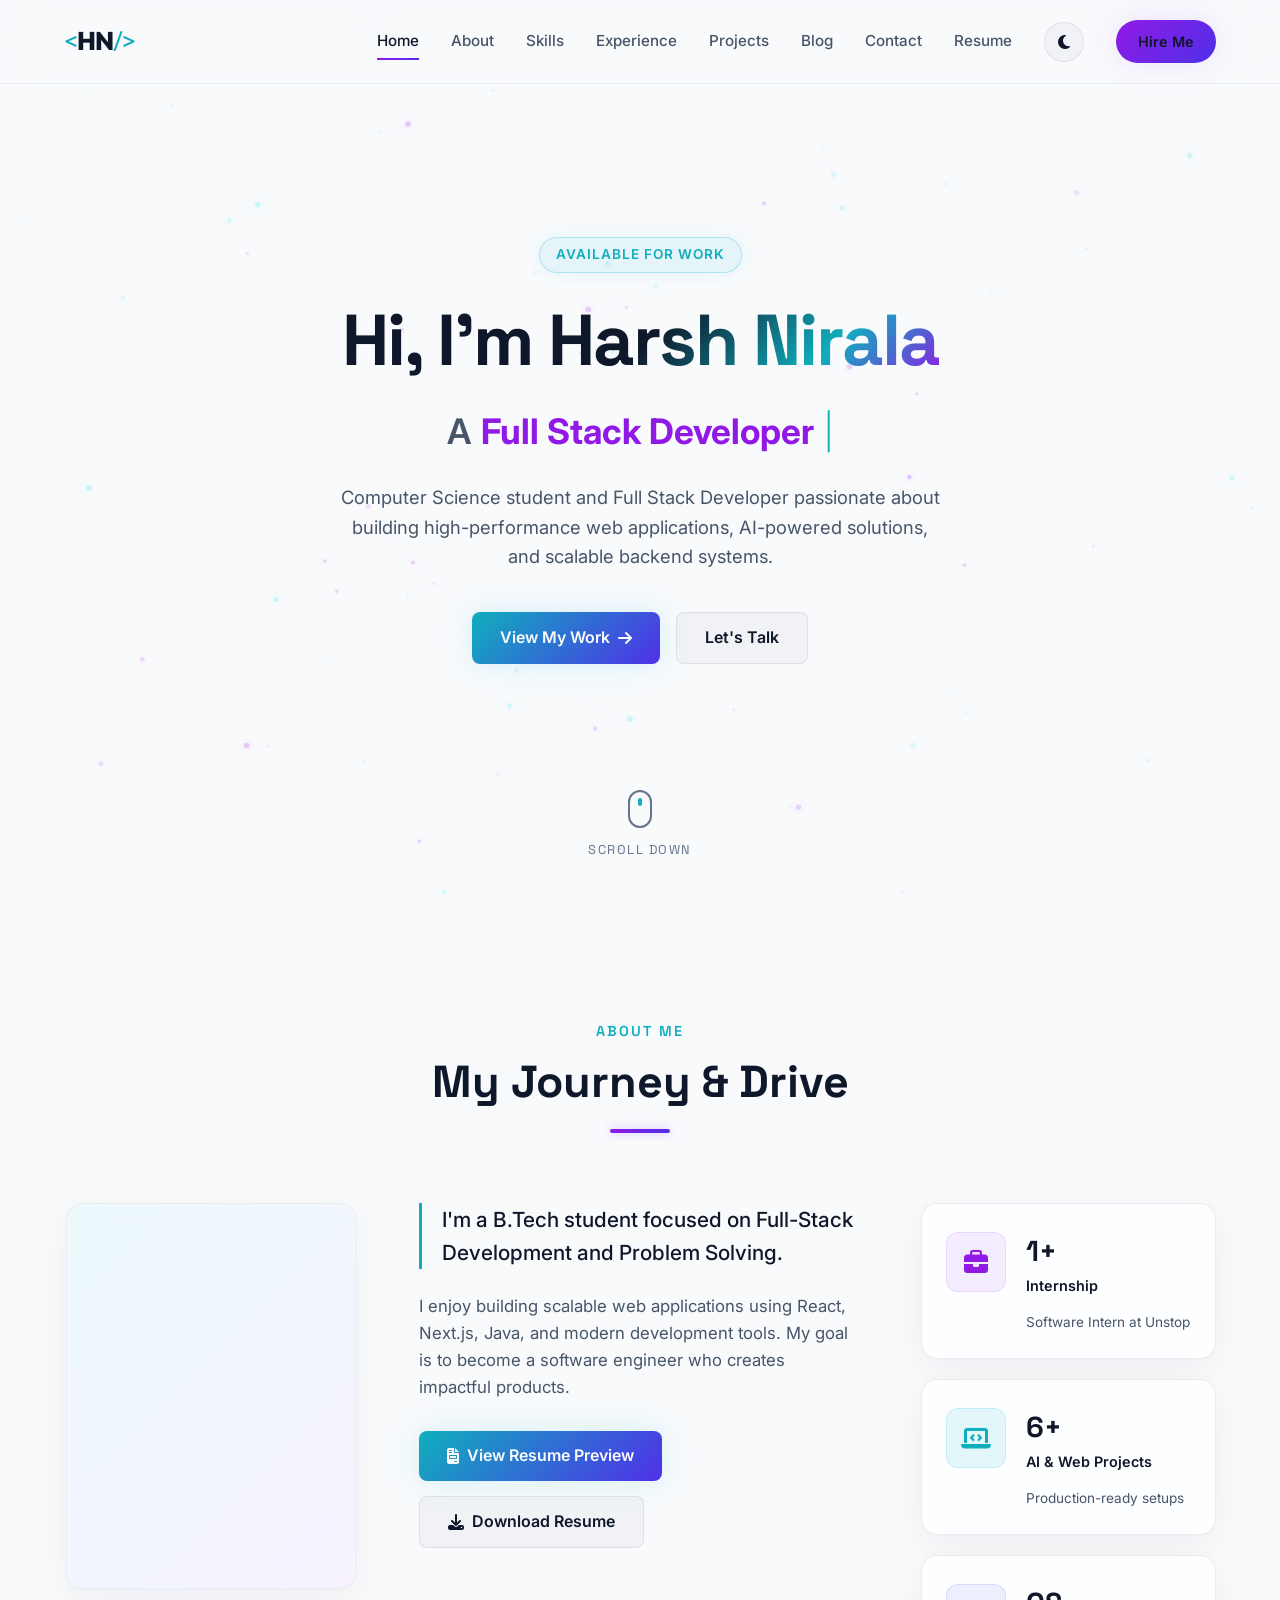
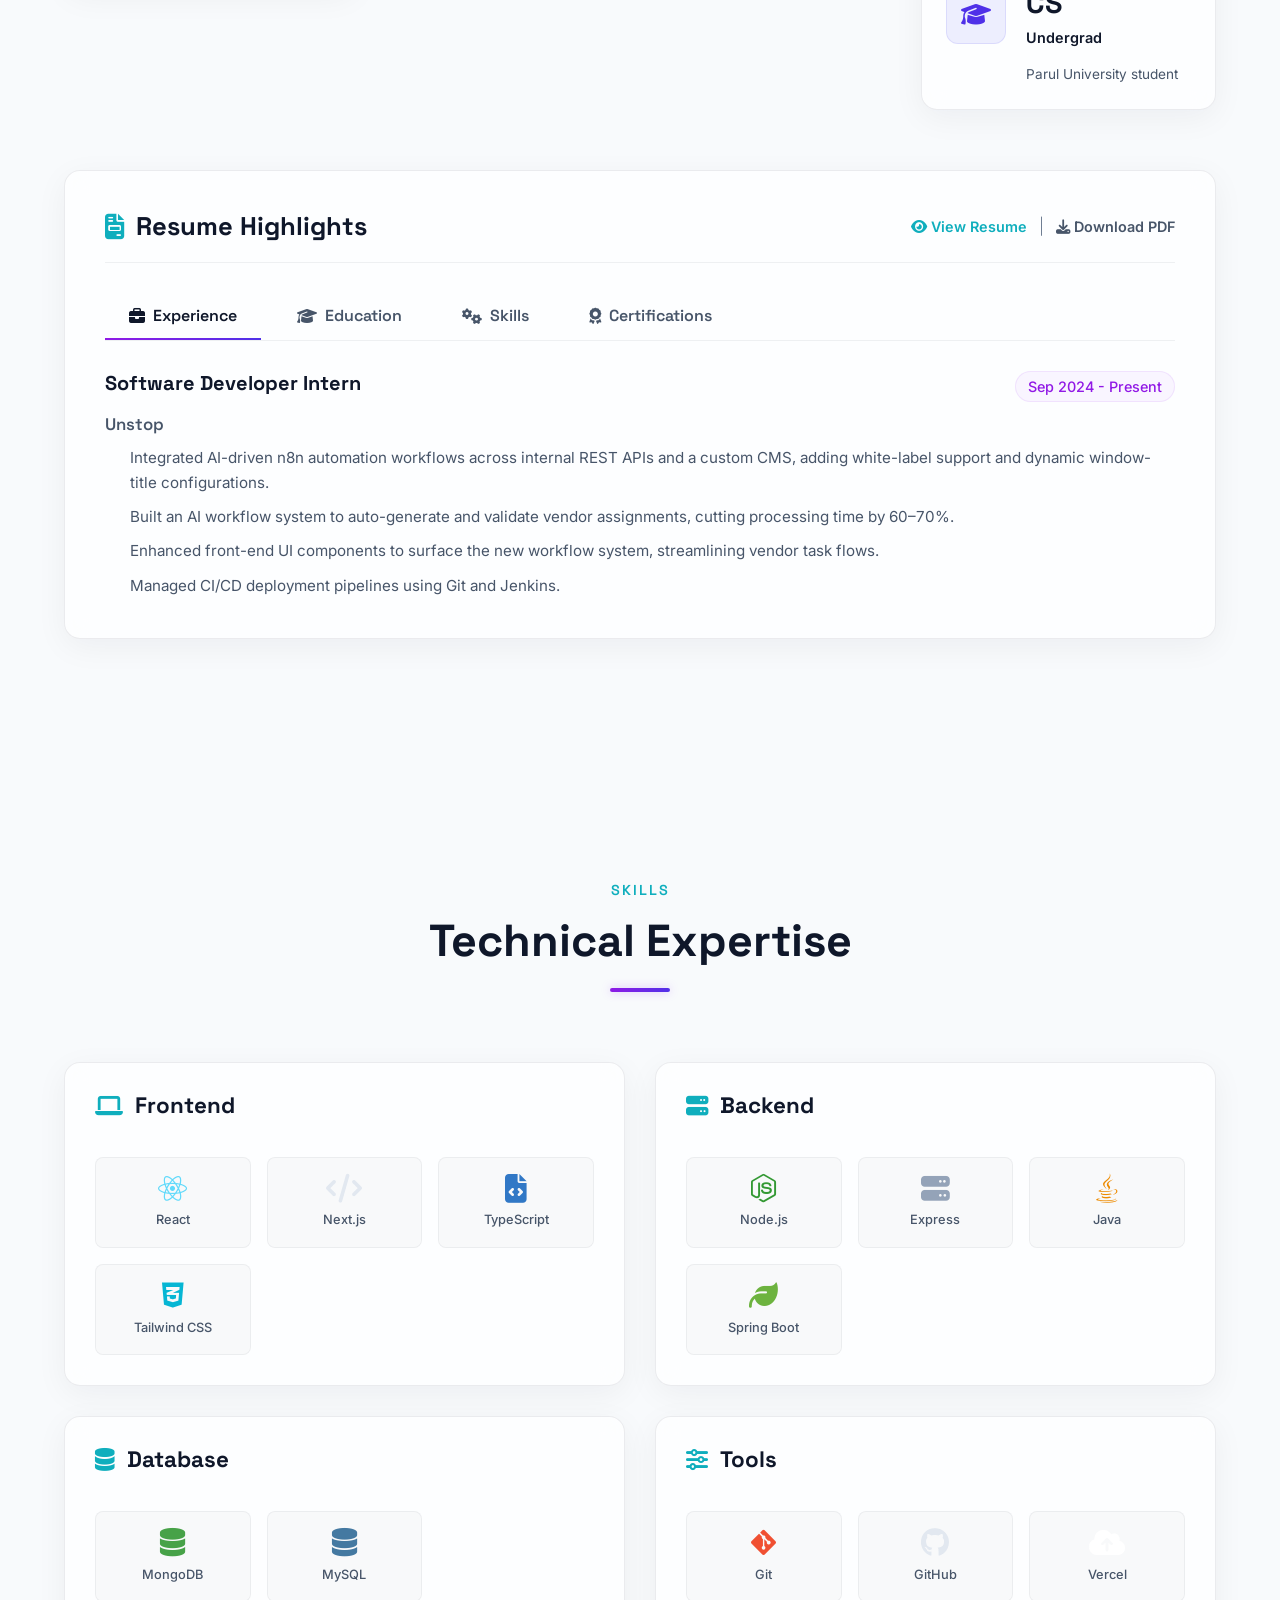
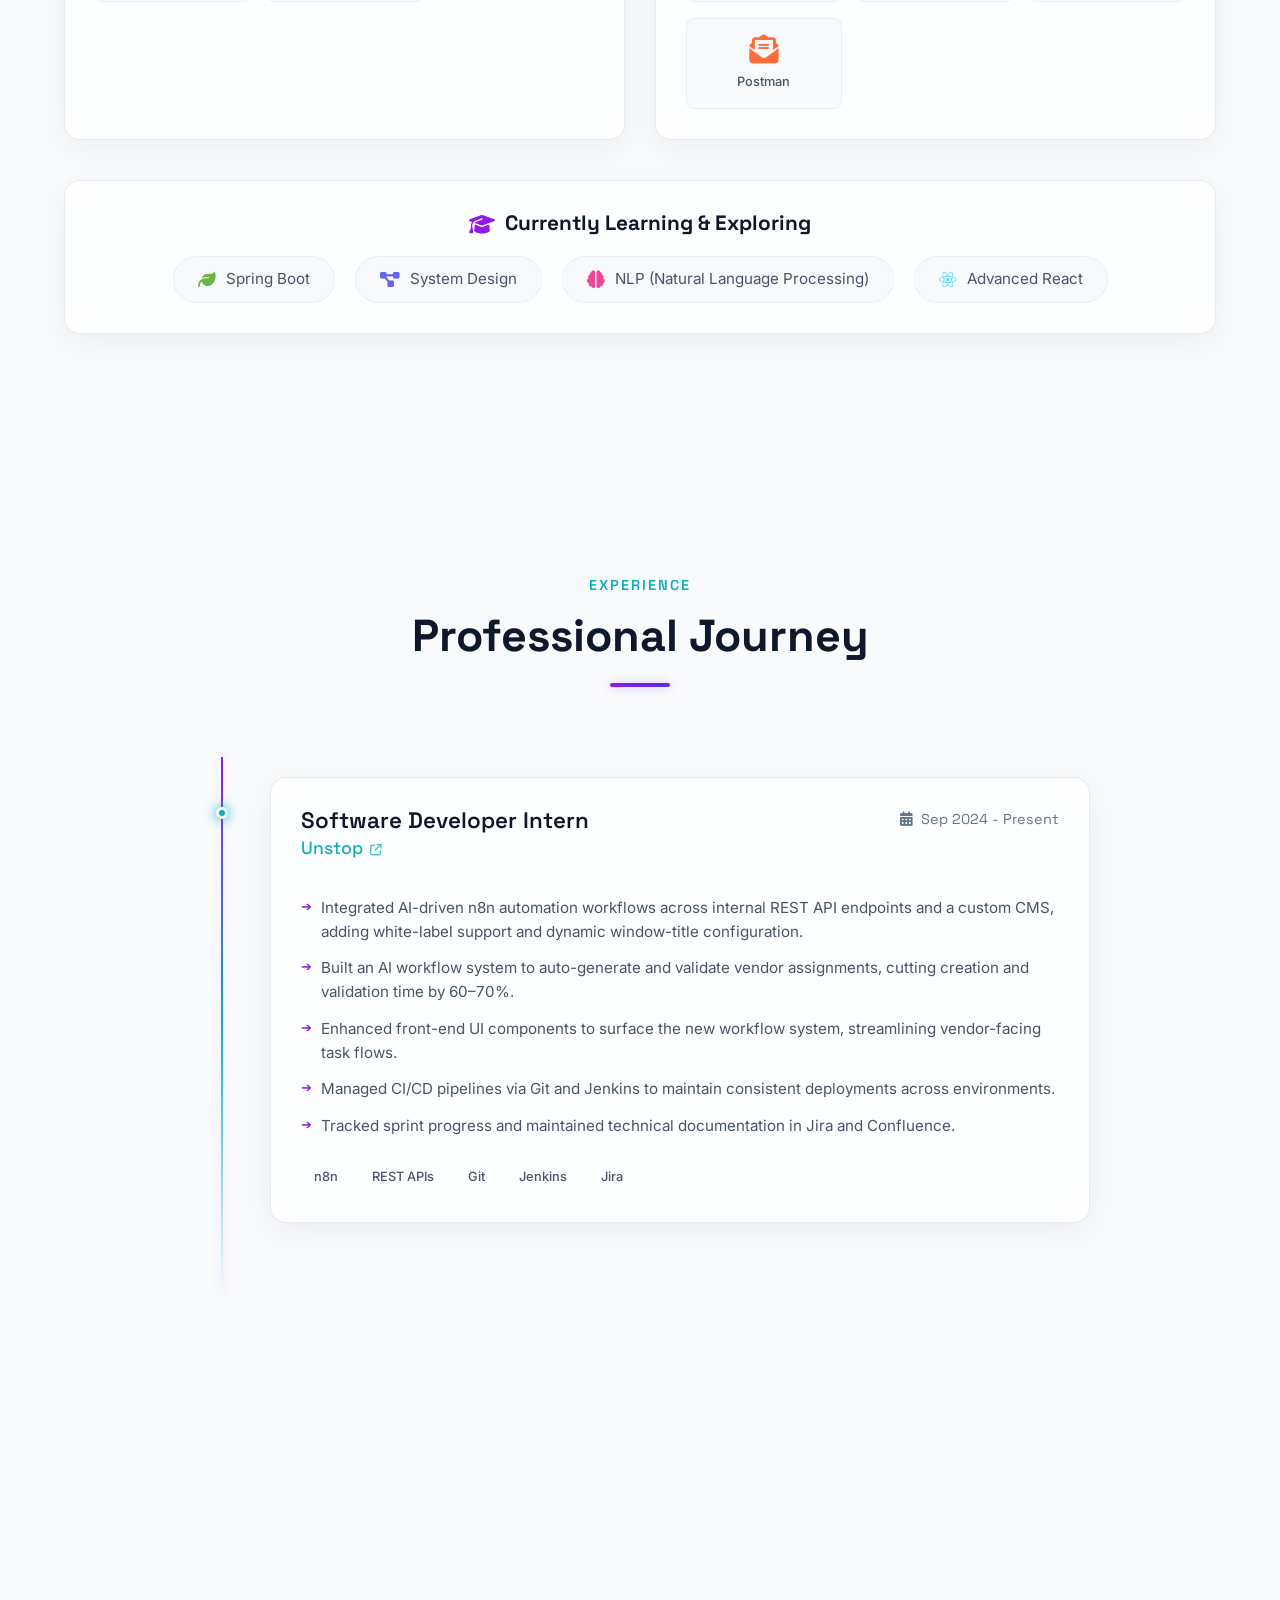
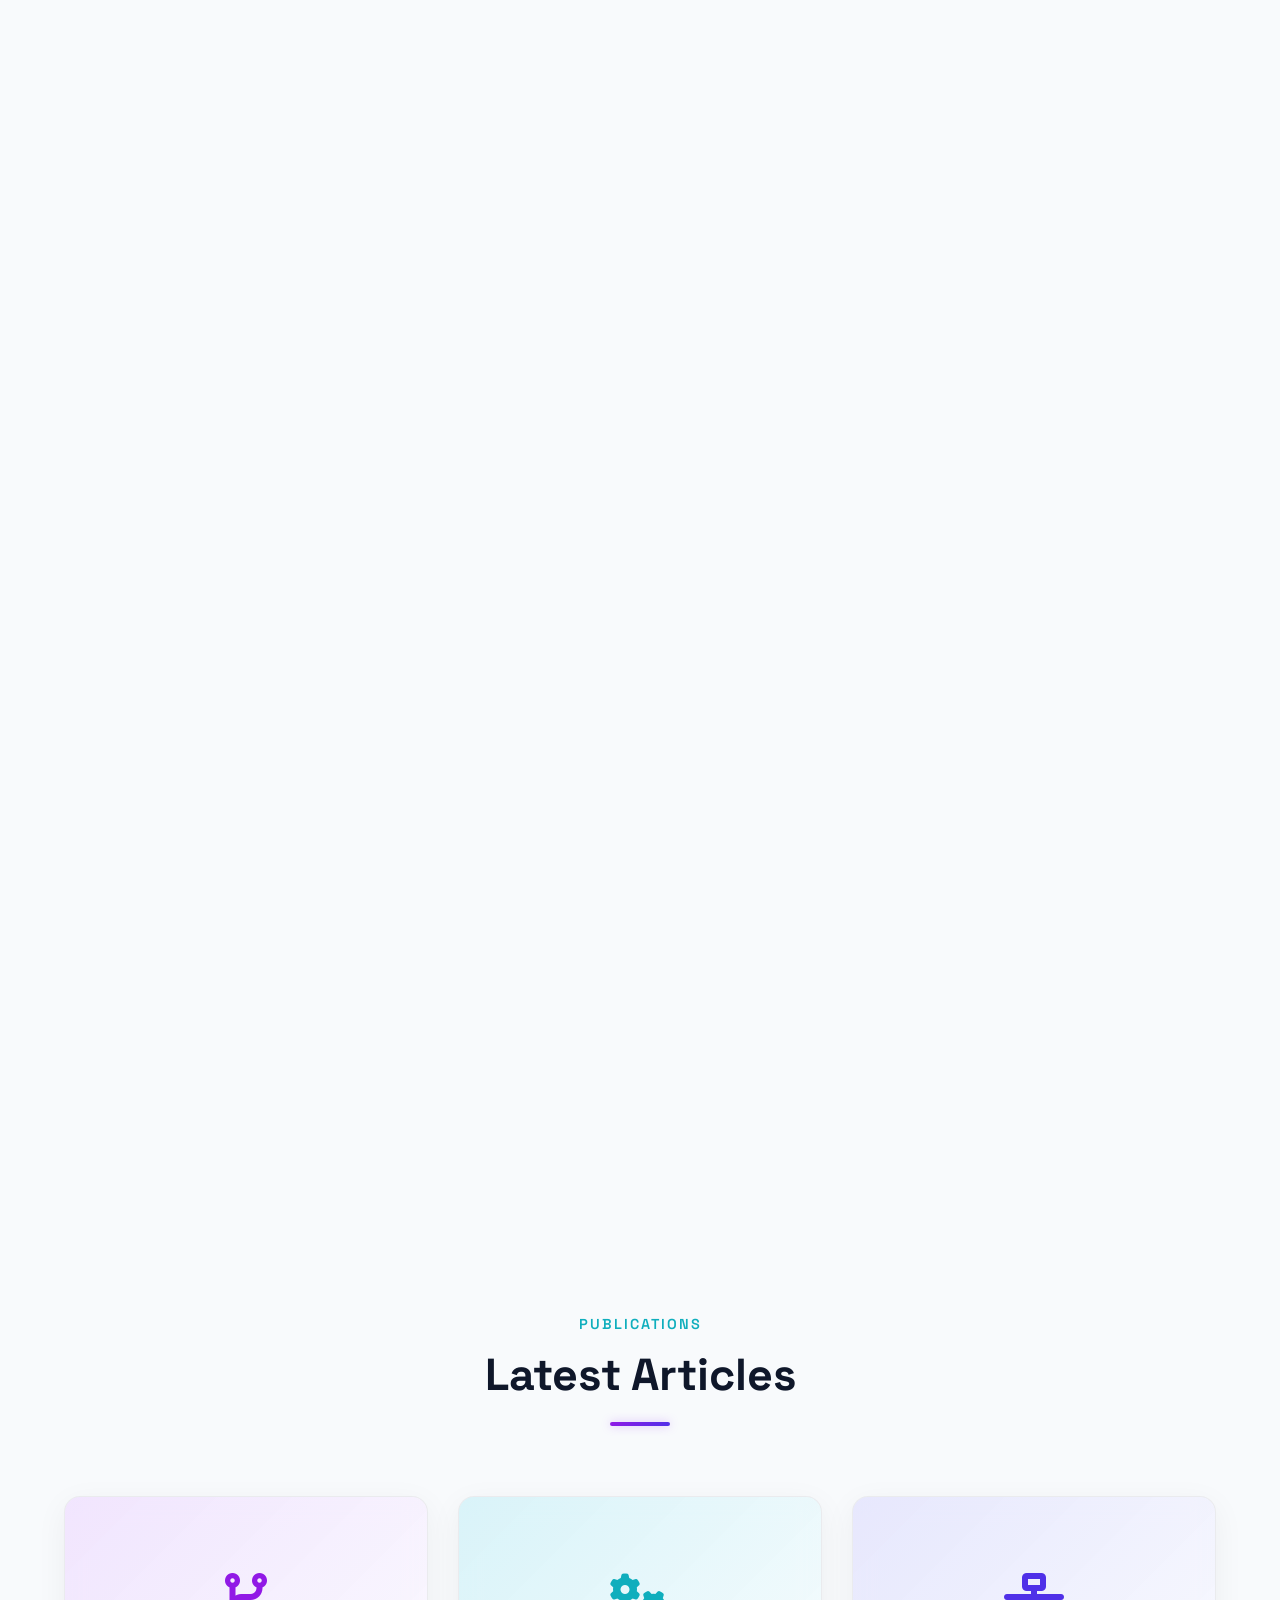
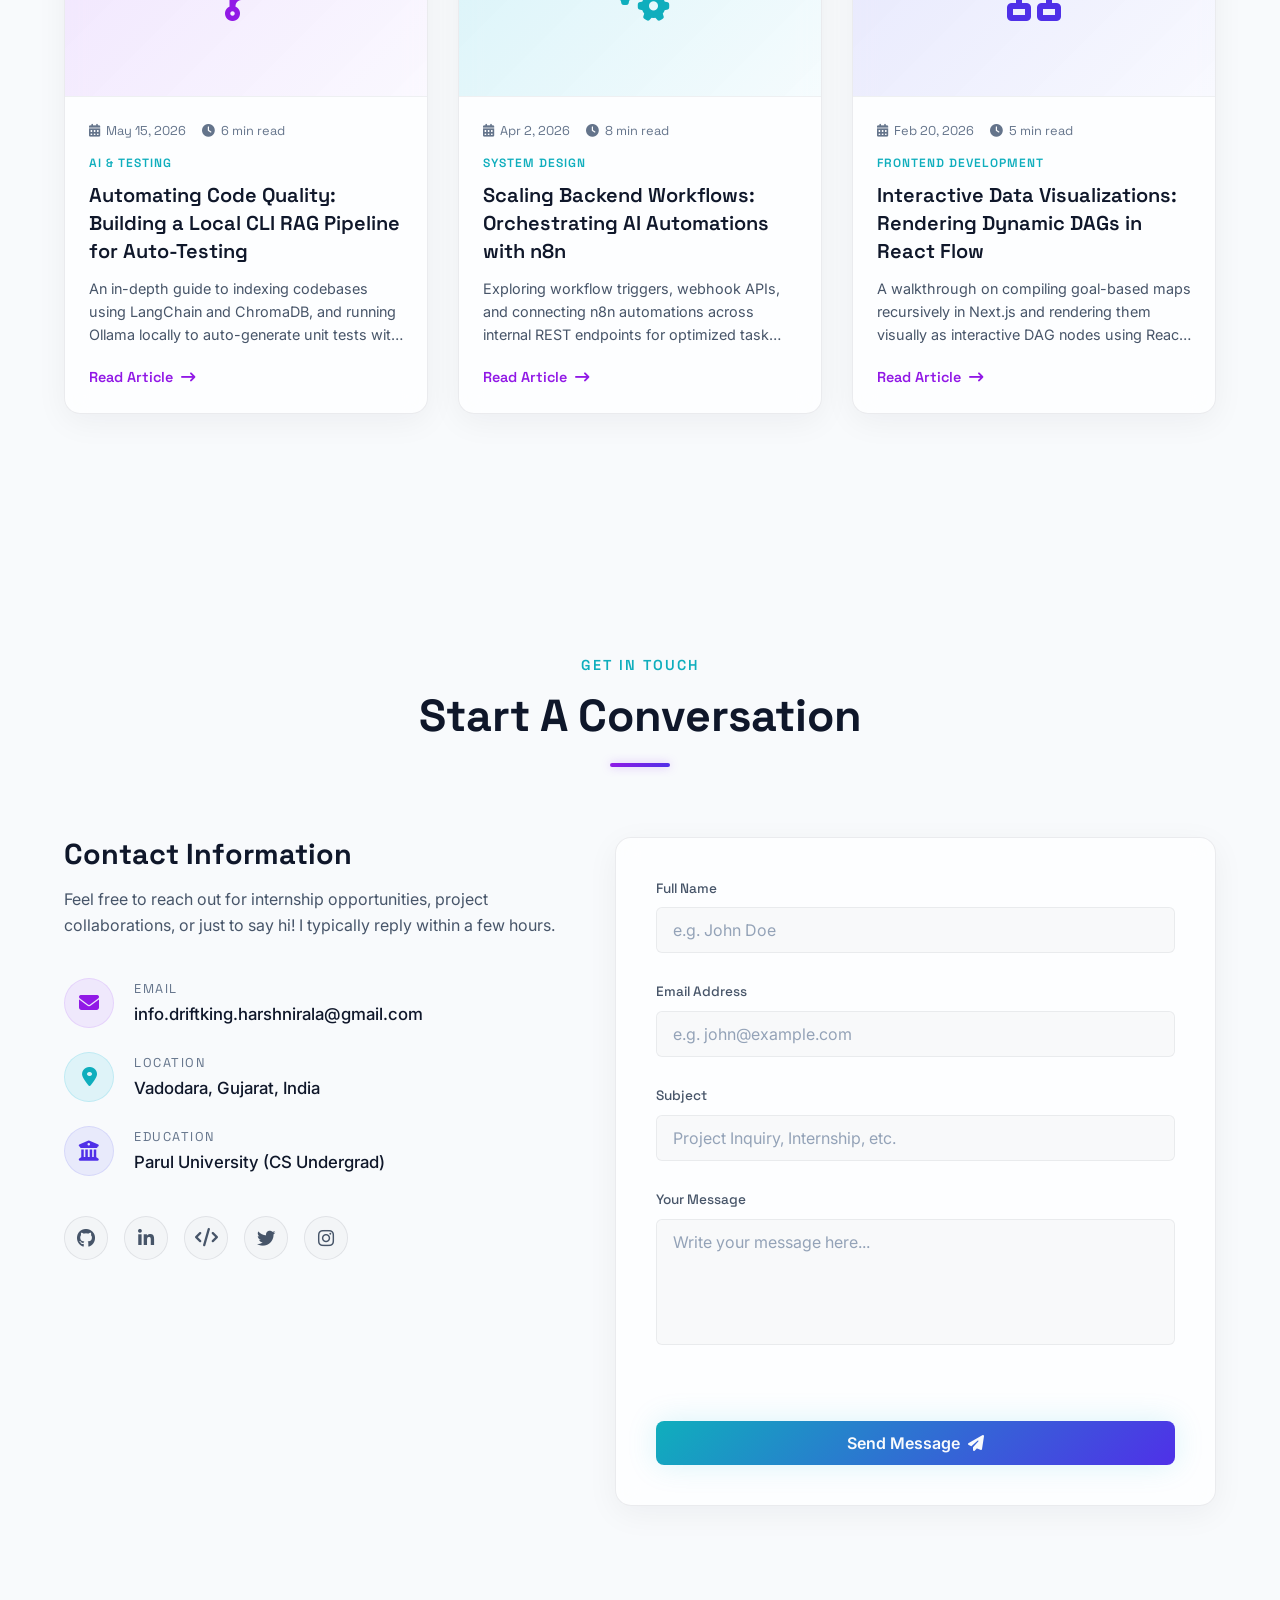
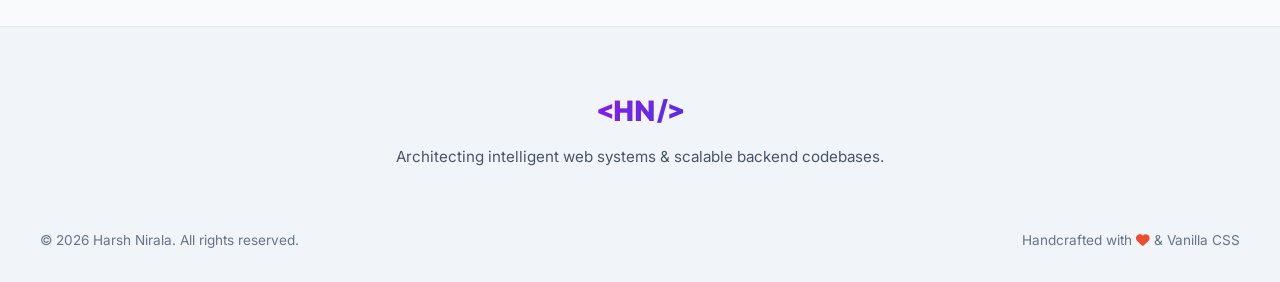
==== commit 09a2de12: "Integrate zero-config hCaptcha spam protection widget and client-side validation" ====
--- a/index.html
+++ b/index.html
@@ -846,6 +846,11 @@
                                 <span class="input-focus-line"></span>
                             </div>
                             
+                            <!-- hCaptcha Spam Protection -->
+                            <div class="form-group captcha-container" style="display: flex; justify-content: center; margin-bottom: 20px;">
+                                <div class="h-captcha" data-captcha="true"></div>
+                            </div>
+                            
                             <button type="submit" class="btn btn-primary btn-magnetic" id="btn-submit">
                                 <span>Send Message</span>
                                 <i class="fa-solid fa-paper-plane"></i>
@@ -905,5 +910,7 @@
         </div>
     </div>
 
+    <!-- Web3Forms Captcha Service -->
+    <script src="https://web3forms.com/client/script.js" async defer></script>
 </body>
 </html>
